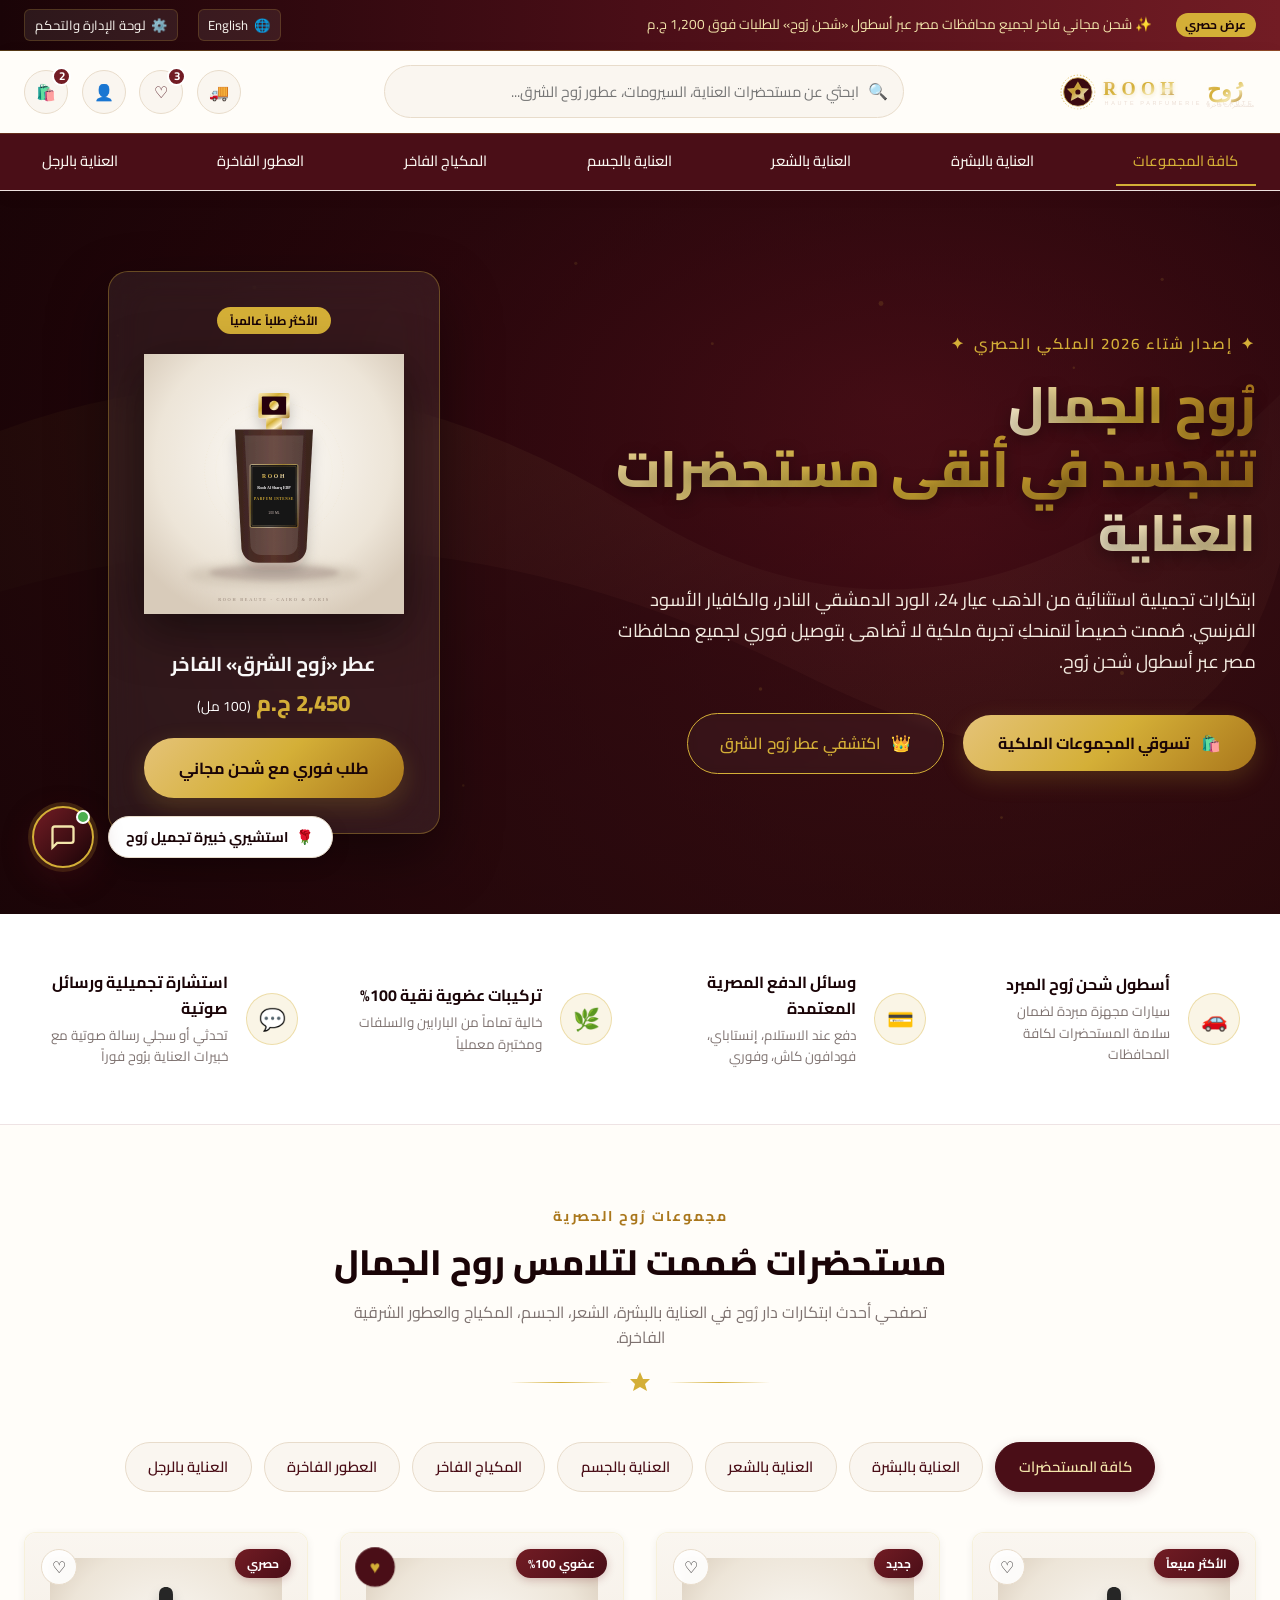
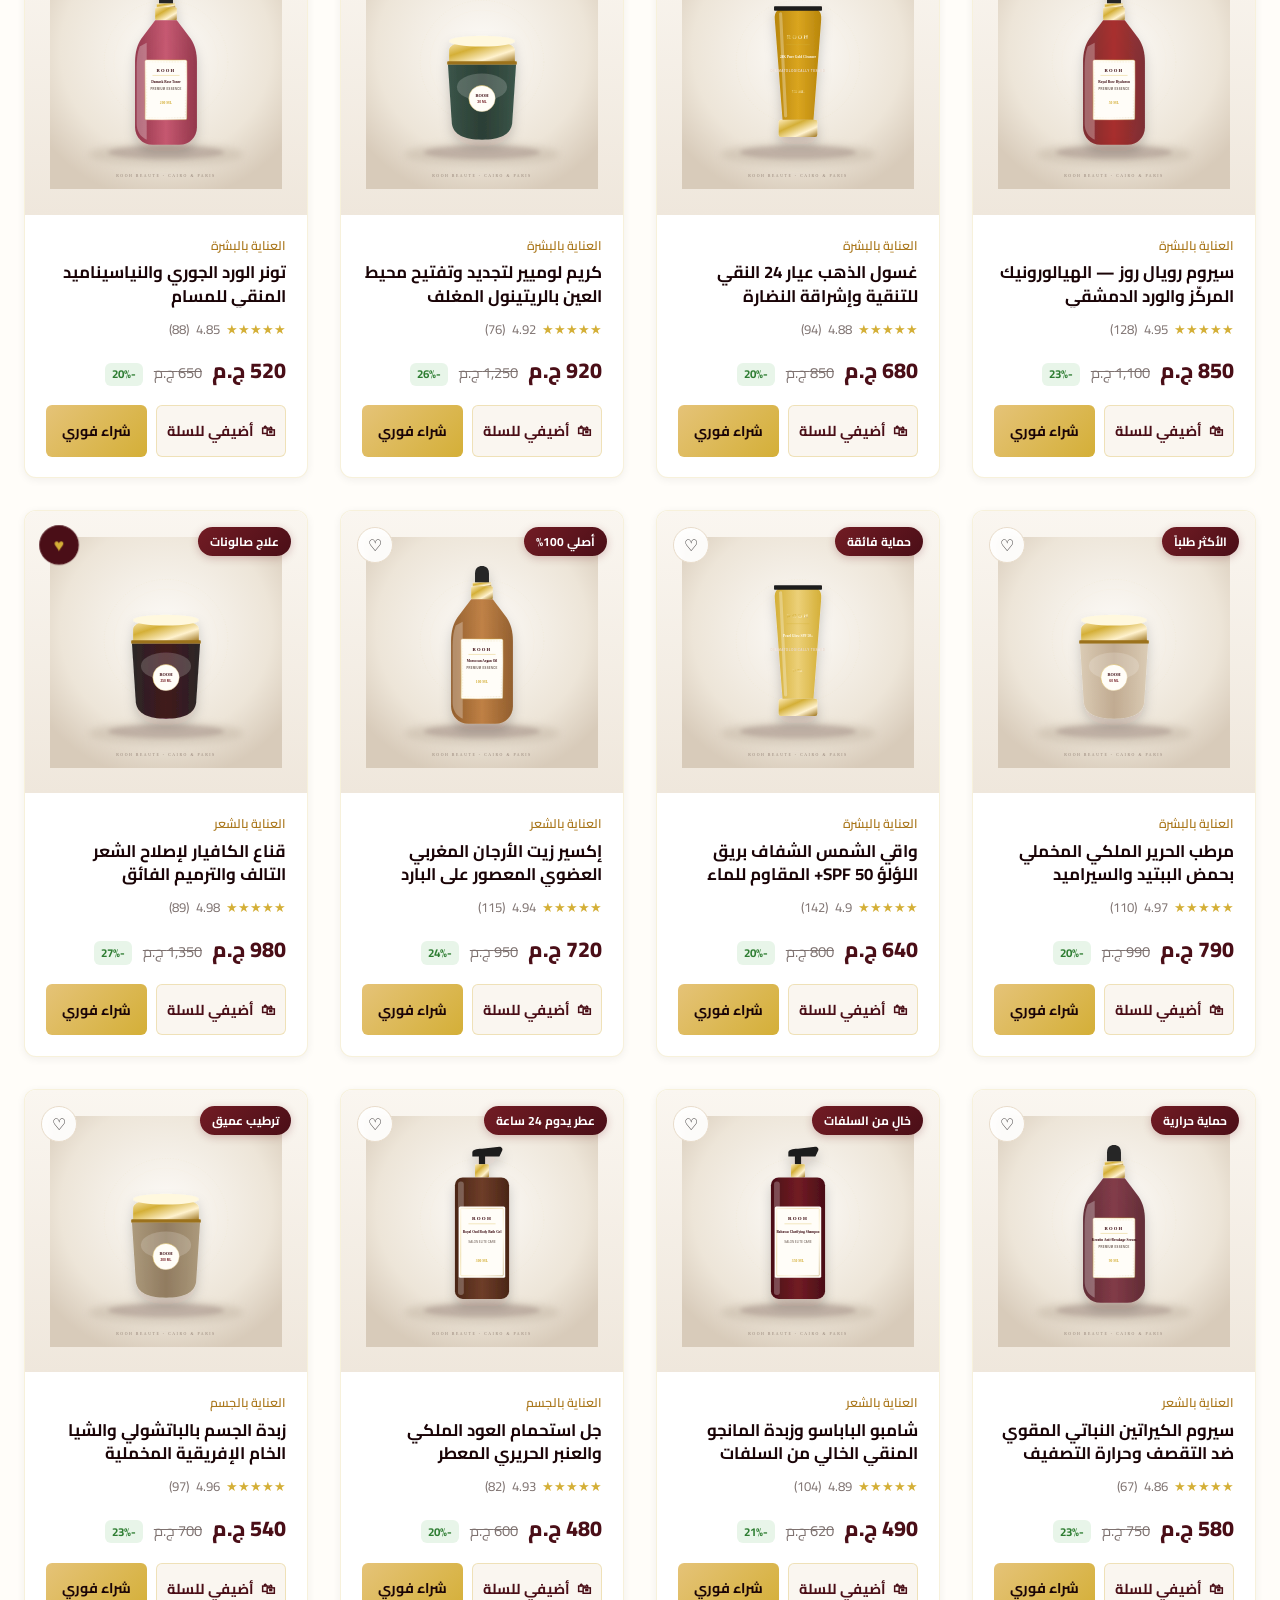
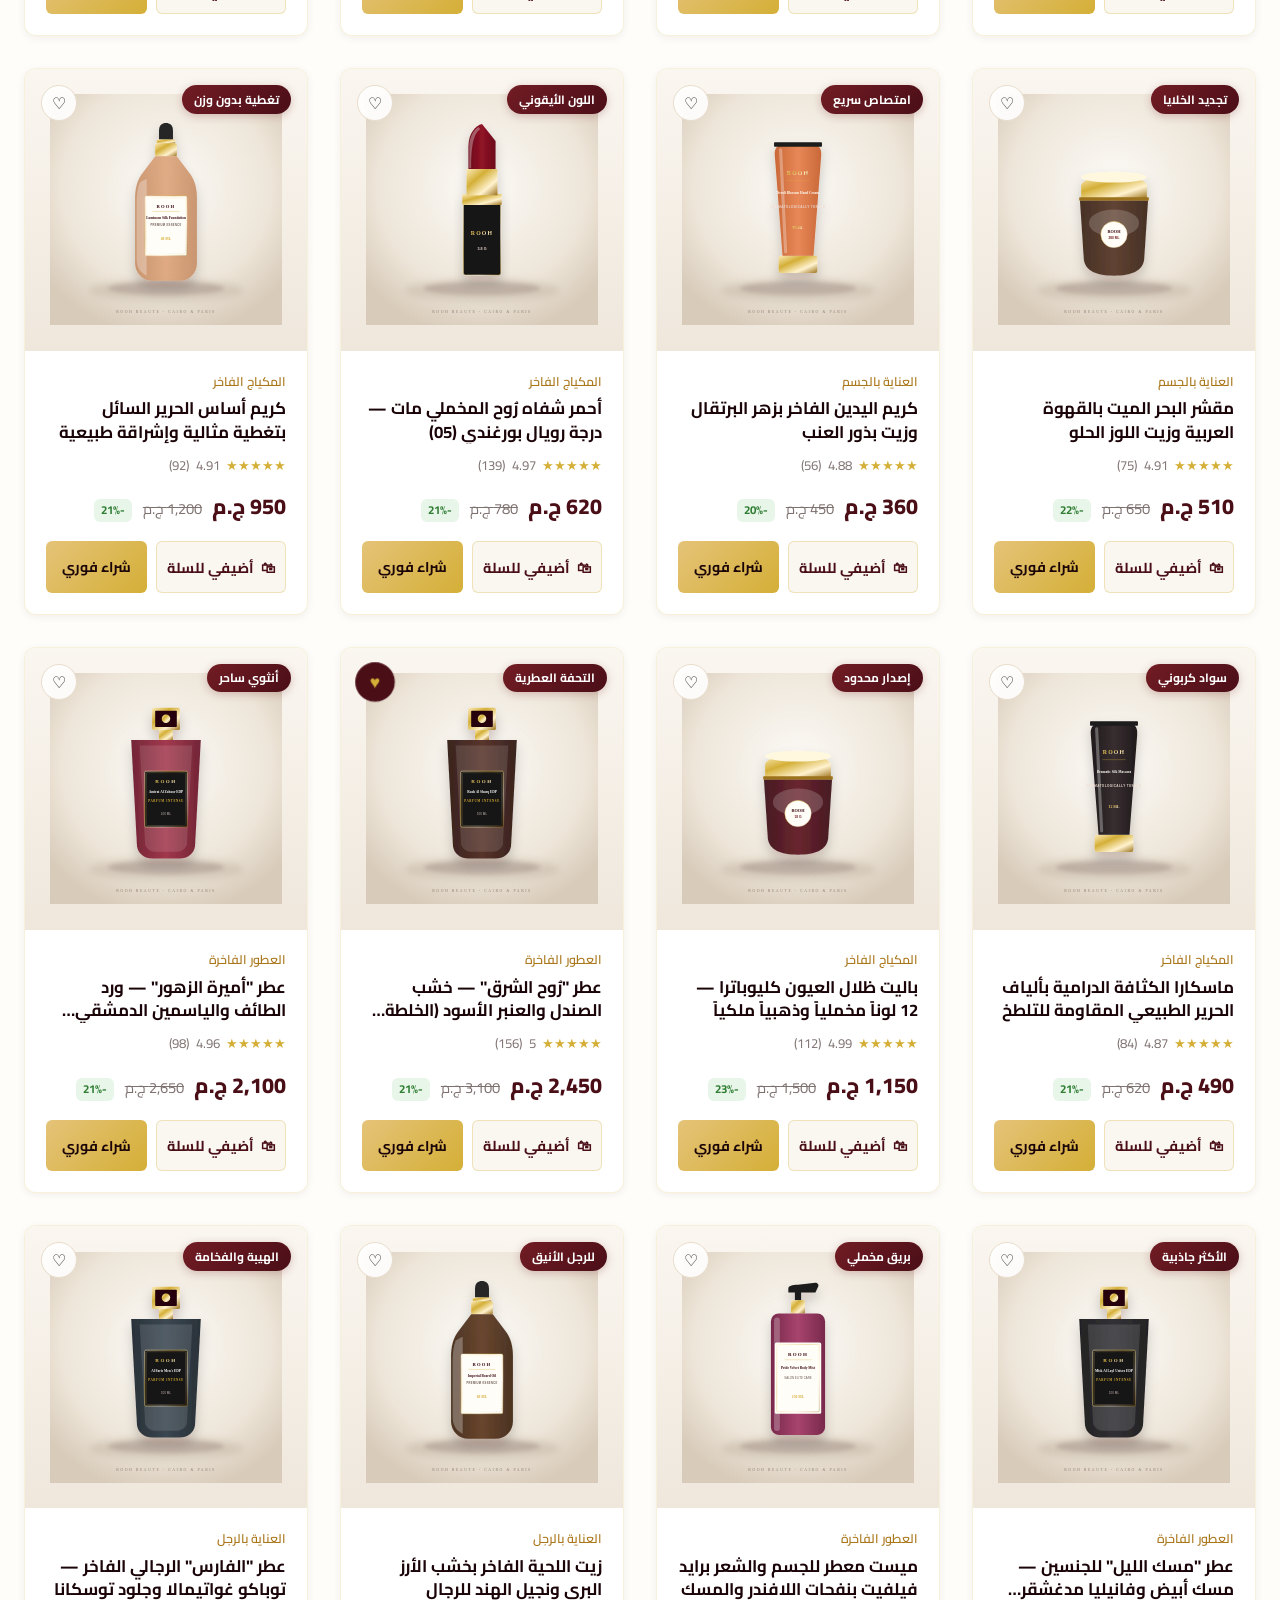
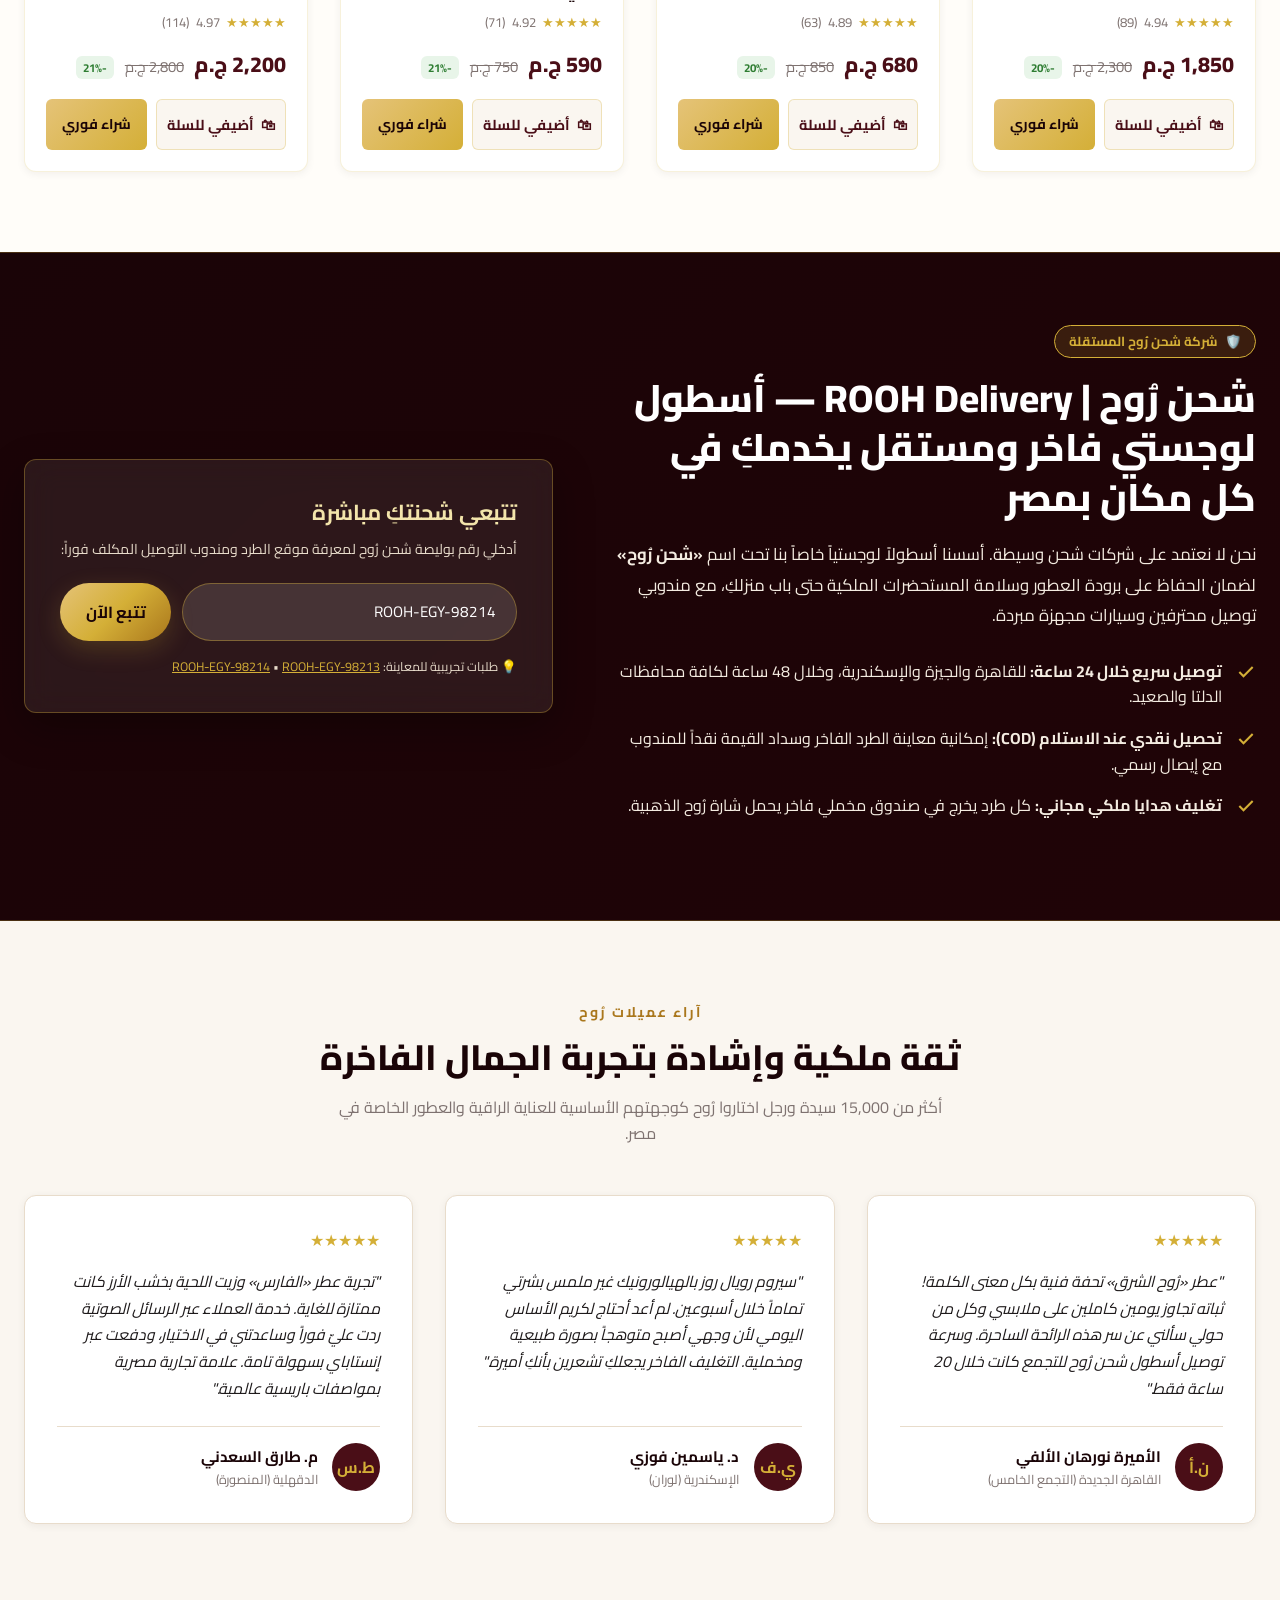
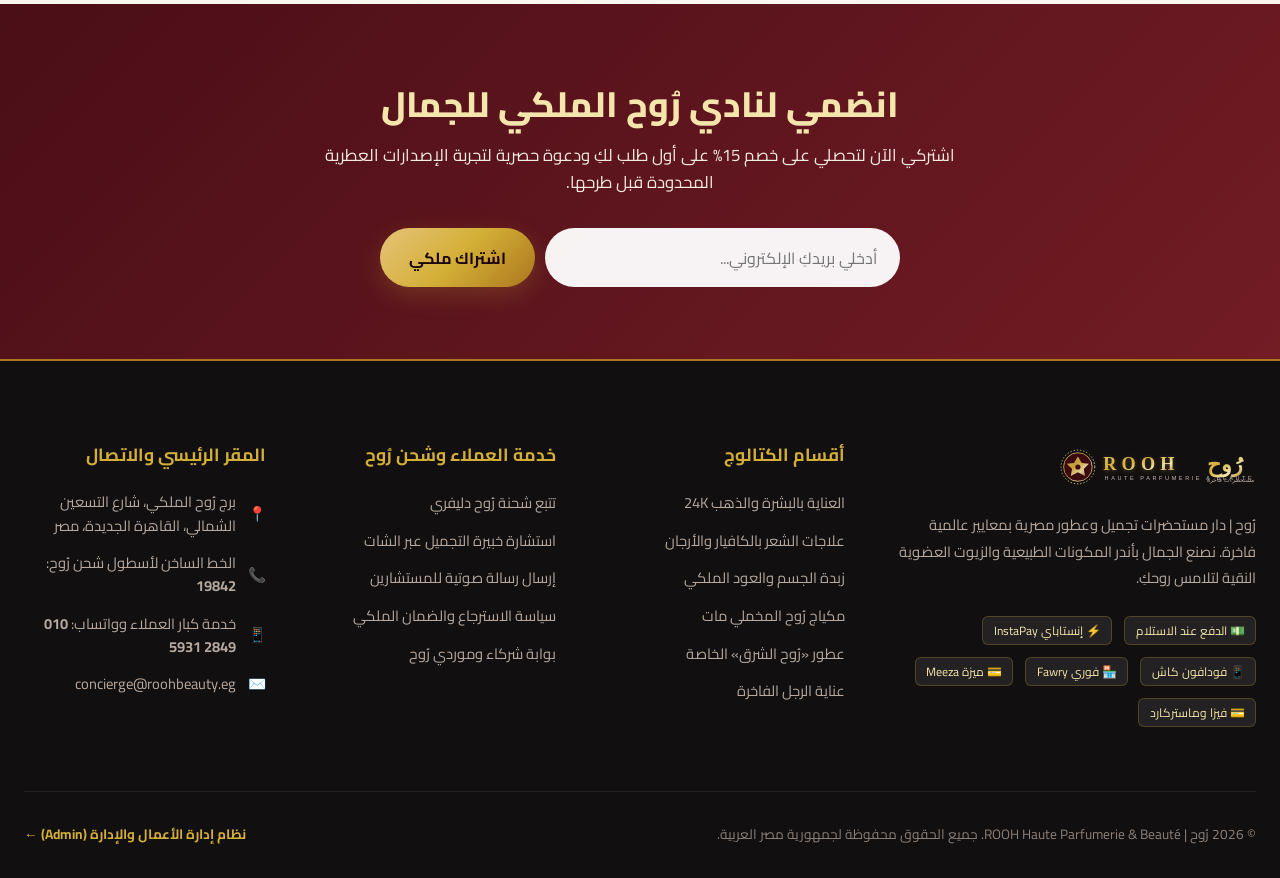
==== index.html @ 0cfec7be "Add files via upload" ====
<!DOCTYPE html>
<html lang="ar" dir="rtl">
<head>
  <meta charset="UTF-8">
  <meta name="viewport" content="width=device-width, initial-scale=1.0">
  <title>ROOH | رُوح — دار مستحضرات التجميل والعطور الفاخرة</title>
  
  <!-- Premium Typography: Cairo, Amiri, Cinzel, Montserrat -->
  <link rel="preconnect" href="https://fonts.googleapis.com">
  <link rel="preconnect" href="https://fonts.gstatic.com" crossorigin>
  <link href="https://fonts.googleapis.com/css2?family=Amiri:ital,wght@0,400;0,700;1,400&family=Cairo:wght@300;400;500;600;700;800;900&family=Cinzel:wght@500;600;700;800&family=Montserrat:wght@300;400;500;600;700&display=swap" rel="stylesheet">
  
  <!-- Stylesheets -->
  <link rel="stylesheet" href="css/style.css">
  <link rel="stylesheet" href="css/chat.css">
</head>
<body>

  <!-- Top Announcement Bar -->
  <div class="top-bar">
    <div class="container">
      <div class="top-bar-marquee">
        <span class="top-bar-badge" data-i18n-ar="عرض حصري" data-i18n-en="Exclusive Offer">عرض حصري</span>
        <span data-i18n-ar="✨ شحن مجاني فاخر لجميع محافظات مصر عبر أسطول «شحن رُوح» للطلبات فوق 1,200 ج.م" 
              data-i18n-en="✨ Free Luxury Delivery across all Egyptian Governorates via ROOH Delivery on orders over 1,200 EGP">
          ✨ شحن مجاني فاخر لجميع محافظات مصر عبر أسطول «شحن رُوح» للطلبات فوق 1,200 ج.م
        </span>
      </div>
      <div class="top-bar-actions">
        <button id="langSwitchBtn" class="lang-switch-btn" title="Toggle Language">
          <span>🌐</span>
          <span id="langSwitchBtnText">English</span>
        </button>
        <button id="roleSelectorPill" class="role-selector-pill" title="لوحة إدارة الأعمال">
          <span>⚙️</span>
          <span data-i18n-ar="لوحة الإدارة والتحكم" data-i18n-en="Admin Portal">لوحة الإدارة والتحكم</span>
        </button>
      </div>
    </div>
  </div>

  <!-- Main Site Header -->
  <header class="site-header">
    <div class="container">
      <div class="header-main">
        <!-- Brand Logo -->
        <a href="index.html" class="brand-logo-wrap">
          <img src="assets/images/logo.svg" alt="ROOH | رُوح" class="brand-logo-img">
        </a>

        <!-- Search Bar -->
        <div class="search-form-wrap">
          <input type="text" id="mainSearchInput" class="search-input-field" 
                 placeholder="ابحثي عن مستحضرات العناية، السيرومات، عطور رُوح الشرق..."
                 data-i18n-placeholder-ar="ابحثي عن مستحضرات العناية، السيرومات، عطور رُوح الشرق..."
                 data-i18n-placeholder-en="Search luxury skincare, serums, Rooh Al Sharq perfumes...">
          <span class="search-btn-icon">🔍</span>
        </div>

        <!-- Header Actions Group -->
        <div class="header-actions-group">
          <!-- Track Order Shortcut -->
          <button class="header-icon-btn" onclick="document.getElementById('deliveryFeatureSection').scrollIntoView({behavior: 'smooth'})" title="تتبع الشحنة">
            <span>🚚</span>
          </button>

          <!-- Wishlist Button -->
          <button id="wishlistOpenBtn" class="header-icon-btn" title="قائمة الرغبات">
            <span>♡</span>
            <span id="headerWishlistCountBadge" class="header-badge-count" style="display: none;">0</span>
          </button>

          <!-- Customer Account / Admin Link -->
          <button class="header-icon-btn" onclick="window.location.href='admin.html'" title="حساب المستخدم / الإدارة">
            <span>👤</span>
          </button>

          <!-- Shopping Bag Trigger -->
          <button id="cartDrawerOpenBtn" class="header-icon-btn" title="حقيبة التسوق">
            <span>🛍️</span>
            <span id="headerCartCountBadge" class="header-badge-count">2</span>
          </button>
        </div>
      </div>
    </div>

    <!-- Category Navigation Menu -->
    <nav class="category-nav-bar">
      <div class="container">
        <ul class="category-nav-list">
          <li class="category-nav-item">
            <a href="#catalogSection" class="category-nav-link active" data-category="all" data-i18n-ar="كافة المجموعات" data-i18n-en="All Collections">
              <span>✨</span> كافة المجموعات
            </a>
          </li>
          <li class="category-nav-item">
            <a href="#catalogSection" class="category-nav-link" data-category="skincare" data-i18n-ar="العناية بالبشرة" data-i18n-en="Skincare">
              <span>🌸</span> العناية بالبشرة
            </a>
          </li>
          <li class="category-nav-item">
            <a href="#catalogSection" class="category-nav-link" data-category="haircare" data-i18n-ar="العناية بالشعر" data-i18n-en="Haircare">
              <span>✨</span> العناية بالشعر
            </a>
          </li>
          <li class="category-nav-item">
            <a href="#catalogSection" class="category-nav-link" data-category="body" data-i18n-ar="العناية بالجسم" data-i18n-en="Body Care">
              <span>🕊️</span> العناية بالجسم
            </a>
          </li>
          <li class="category-nav-item">
            <a href="#catalogSection" class="category-nav-link" data-category="makeup" data-i18n-ar="المكياج الفاخر" data-i18n-en="Haute Makeup">
              <span>💄</span> المكياج الفاخر
            </a>
          </li>
          <li class="category-nav-item">
            <a href="#catalogSection" class="category-nav-link" data-category="fragrances" data-i18n-ar="العطور الفاخرة" data-i18n-en="Fragrances">
              <span>👑</span> العطور الفاخرة
            </a>
          </li>
          <li class="category-nav-item">
            <a href="#catalogSection" class="category-nav-link" data-category="men" data-i18n-ar="العناية بالرجل" data-i18n-en="Men's Grooming">
              <span>🛡️</span> العناية بالرجل
            </a>
          </li>
        </ul>
      </div>
    </nav>
  </header>

  <!-- Hero Promotional Section -->
  <section class="hero-section">
    <div class="hero-overlay"></div>
    <div class="container">
      <div class="hero-content-wrap">
        <div class="hero-text-block">
          <div class="hero-pretitle">
            <span>✦</span>
            <span data-i18n-ar="إصدار شتاء 2026 الملكي الحصري" data-i18n-en="Royal Winter 2026 Edition">إصدار شتاء 2026 الملكي الحصري</span>
            <span>✦</span>
          </div>
          <h1 class="hero-title">
            <span data-i18n-ar="رُوح الجمال" data-i18n-en="Pure Beauty">رُوح الجمال</span><br>
            <span data-i18n-ar="تتجسد في أنقى مستحضرات العناية" data-i18n-en="Expressed in Haute Cosmetics">تتجسد في أنقى مستحضرات العناية</span>
          </h1>
          <p class="hero-subtitle" 
             data-i18n-ar="ابتكارات تجميلية استثنائية من الذهب عيار 24، الورد الدمشقي النادر، والكافيار الأسود الفرنسي. صُممت خصيصاً لتمنحكِ تجربة ملكية لا تُضاهى بتوصيل فوري لجميع محافظات مصر عبر أسطول شحن رُوح."
             data-i18n-en="Exceptional beauty creations crafted with 24K gold, rare Damask rose, and French black caviar. Designed for majestic radiance with express climate-controlled delivery across Egypt via ROOH Delivery.">
            ابتكارات تجميلية استثنائية من الذهب عيار 24، الورد الدمشقي النادر، والكافيار الأسود الفرنسي. صُممت خصيصاً لتمنحكِ تجربة ملكية لا تُضاهى بتوصيل فوري لجميع محافظات مصر عبر أسطول شحن رُوح.
          </p>
          <div class="hero-actions">
            <a href="#catalogSection" class="btn-gold">
              <span>🛍️</span>
              <span data-i18n-ar="تسوقي المجموعات الملكية" data-i18n-en="Shop Royal Collections">تسوقي المجموعات الملكية</span>
            </a>
            <button class="btn-outline-gold" onclick="window.roohApp.openProductModal(19)">
              <span>👑</span>
              <span data-i18n-ar="اكتشفي عطر رُوح الشرق" data-i18n-en="Discover Rooh Al Sharq">اكتشفي عطر رُوح الشرق</span>
            </button>
          </div>
        </div>

        <!-- Hero Showcase Floating Bottle Card -->
        <div class="hero-visual-block">
          <div class="hero-bottle-card">
            <span class="hero-card-tag" data-i18n-ar="الأكثر طلباً عالمياً" data-i18n-en="Most Desired">الأكثر طلباً عالمياً</span>
            <img src="assets/images/product-19.svg" alt="عطر رُوح الشرق" class="hero-bottle-img">
            <h3 class="hero-card-name" data-i18n-ar="عطر «رُوح الشرق» الفاخر" data-i18n-en="Rooh Al Sharq Eau de Parfum">عطر «رُوح الشرق» الفاخر</h3>
            <div class="hero-card-price">2,450 ج.م <span style="font-size: 0.85rem; font-weight: 400; color: #FFF;">(100 مل)</span></div>
            <button class="btn-gold" style="width: 100%; margin-top: 1rem; justify-content: center;" onclick="window.roohApp.addToCart(19)">
              <span data-i18n-ar="طلب فوري مع شحن مجاني" data-i18n-en="Instant Order & Free Shipping">طلب فوري مع شحن مجاني</span>
            </button>
          </div>
        </div>
      </div>
    </div>
  </section>

  <!-- Trust & Value Proposition Strip -->
  <section class="features-strip">
    <div class="container">
      <div class="features-grid">
        <div class="feature-box">
          <div class="feature-icon-wrap">🚗</div>
          <div class="feature-info">
            <h4 data-i18n-ar="أسطول شحن رُوح المبرد" data-i18n-en="ROOH Express Delivery">أسطول شحن رُوح المبرد</h4>
            <p data-i18n-ar="سيارات مجهزة مبردة لضمان سلامة المستحضرات لكافة المحافظات" data-i18n-en="Climate-controlled fleet across all 27 governorates">سيارات مجهزة مبردة لضمان سلامة المستحضرات لكافة المحافظات</p>
          </div>
        </div>

        <div class="feature-box">
          <div class="feature-icon-wrap">💳</div>
          <div class="feature-info">
            <h4 data-i18n-ar="وسائل الدفع المصرية المعتمدة" data-i18n-en="Egyptian Payments">وسائل الدفع المصرية المعتمدة</h4>
            <p data-i18n-ar="دفع عند الاستلام، إنستاباي، فودافون كاش، وفوري" data-i18n-en="Cash on Delivery, InstaPay, Fawry & E-Wallets">دفع عند الاستلام، إنستاباي، فودافون كاش، وفوري</p>
          </div>
        </div>

        <div class="feature-box">
          <div class="feature-icon-wrap">🌿</div>
          <div class="feature-info">
            <h4 data-i18n-ar="تركيبات عضوية نقية 100%" data-i18n-en="100% Organic Actives">تركيبات عضوية نقية 100%</h4>
            <p data-i18n-ar="خالية تماماً من البارابين والسلفات ومختبرة معملياً" data-i18n-en="Free from sulfates and parabens, dermatologically tested">خالية تماماً من البارابين والسلفات ومختبرة معملياً</p>
          </div>
        </div>

        <div class="feature-box">
          <div class="feature-icon-wrap">💬</div>
          <div class="feature-info">
            <h4 data-i18n-ar="استشارة تجميلية ورسائل صوتية" data-i18n-en="Live Beauty Concierge">استشارة تجميلية ورسائل صوتية</h4>
            <p data-i18n-ar="تحدثي أو سجلي رسالة صوتية مع خبيرات العناية برُوح فوراً" data-i18n-en="Chat or record voice notes with certified advisors">تحدثي أو سجلي رسالة صوتية مع خبيرات العناية برُوح فوراً</p>
          </div>
        </div>
      </div>
    </div>
  </section>

  <!-- Product Catalog Section -->
  <section class="container" id="catalogSection" style="padding: 5rem 1.5rem;">
    <div class="section-header">
      <span class="section-eyebrow" data-i18n-ar="مجموعات رُوح الحصرية" data-i18n-en="ROOH Curated Catalog">مجموعات رُوح الحصرية</span>
      <h2 class="section-title" data-i18n-ar="مستحضرات صُممت لتلامس روح الجمال" data-i18n-en="Created to Touch the Soul of Beauty">مستحضرات صُممت لتلامس روح الجمال</h2>
      <p class="section-desc" data-i18n-ar="تصفحي أحدث ابتكارات دار رُوح في العناية بالبشرة، الشعر، الجسم، المكياج والعطور الشرقية الفاخرة." data-i18n-en="Browse our finest formulas across Skincare, Haircare, Body Care, Luxury Makeup, and Haute Perfumery.">
        تصفحي أحدث ابتكارات دار رُوح في العناية بالبشرة، الشعر، الجسم، المكياج والعطور الشرقية الفاخرة.
      </p>
      <div class="section-divider-crest">
        <svg width="24" height="24" viewBox="0 0 24 24" fill="currentColor">
          <polygon points="12,2 15,9 22,9 17,14 19,21 12,17 5,21 7,14 2,9 9,9" />
        </svg>
      </div>
    </div>

    <!-- Category Filter Tabs -->
    <div class="category-filter-tabs">
      <button class="filter-tab-btn active" data-category="all" data-i18n-ar="كافة المستحضرات" data-i18n-en="All Products">كافة المستحضرات</button>
      <button class="filter-tab-btn" data-category="skincare" data-i18n-ar="العناية بالبشرة" data-i18n-en="Skincare">العناية بالبشرة</button>
      <button class="filter-tab-btn" data-category="haircare" data-i18n-ar="العناية بالشعر" data-i18n-en="Haircare">العناية بالشعر</button>
      <button class="filter-tab-btn" data-category="body" data-i18n-ar="العناية بالجسم" data-i18n-en="Body Care">العناية بالجسم</button>
      <button class="filter-tab-btn" data-category="makeup" data-i18n-ar="المكياج الفاخر" data-i18n-en="Makeup">المكياج الفاخر</button>
      <button class="filter-tab-btn" data-category="fragrances" data-i18n-ar="العطور الفاخرة" data-i18n-en="Fragrances">العطور الفاخرة</button>
      <button class="filter-tab-btn" data-category="men" data-i18n-ar="العناية بالرجل" data-i18n-en="Men's Grooming">العناية بالرجل</button>
    </div>

    <!-- Dynamic Products Grid -->
    <div class="products-grid" id="productsGridContainer">
      <!-- Injected via js/app.js -->
    </div>
  </section>

  <!-- ROOH Delivery (Custom Shipping Management System) Feature Section -->
  <section class="delivery-feature-section" id="deliveryFeatureSection">
    <div class="container">
      <div class="delivery-section-grid">
        <div>
          <div class="delivery-badge-pill">
            <span>🛡️</span>
            <span data-i18n-ar="شركة شحن رُوح المستقلة" data-i18n-en="Independent ROOH Logistics">شركة شحن رُوح المستقلة</span>
          </div>
          <h2 class="delivery-title" 
              data-i18n-ar="شحن رُوح | ROOH Delivery — أسطول لوجستي فاخر ومستقل يخدمكِ في كل مكان بمصر"
              data-i18n-en="ROOH Delivery — Our Independent Luxury Fleet Serving All Egypt">
            شحن رُوح | ROOH Delivery — أسطول لوجستي فاخر ومستقل يخدمكِ في كل مكان بمصر
          </h2>
          <p style="color: var(--rooh-beige); font-size: 1.05rem; line-height: 1.8;">
            نحن لا نعتمد على شركات شحن وسيطة. أسسنا أسطولاً لوجستياً خاصاً بنا تحت اسم <strong>«شحن رُوح»</strong> لضمان الحفاظ على برودة العطور وسلامة المستحضرات الملكية حتى باب منزلكِ، مع مندوبي توصيل محترفين وسيارات مجهزة مبردة.
          </p>

          <ul class="delivery-points-list">
            <li class="delivery-point-item">
              <svg width="20" height="20" viewBox="0 0 24 24" fill="none" stroke="currentColor" stroke-width="2.5"><polyline points="20 6 9 17 4 12"></polyline></svg>
              <span><strong>توصيل سريع خلال 24 ساعة:</strong> للقاهرة والجيزة والإسكندرية، وخلال 48 ساعة لكافة محافظات الدلتا والصعيد.</span>
            </li>
            <li class="delivery-point-item">
              <svg width="20" height="20" viewBox="0 0 24 24" fill="none" stroke="currentColor" stroke-width="2.5"><polyline points="20 6 9 17 4 12"></polyline></svg>
              <span><strong>تحصيل نقدي عند الاستلام (COD):</strong> إمكانية معاينة الطرد الفاخر وسداد القيمة نقداً للمندوب مع إيصال رسمي.</span>
            </li>
            <li class="delivery-point-item">
              <svg width="20" height="20" viewBox="0 0 24 24" fill="none" stroke="currentColor" stroke-width="2.5"><polyline points="20 6 9 17 4 12"></polyline></svg>
              <span><strong>تغليف هدايا ملكي مجاني:</strong> كل طرد يخرج في صندوق مخملي فاخر يحمل شارة رُوح الذهبية.</span>
            </li>
          </ul>
        </div>

        <!-- Live Package Tracking Box -->
        <div>
          <div class="tracking-quick-box">
            <h3 data-i18n-ar="تتبعي شحنتكِ مباشرة" data-i18n-en="Track Your Parcel Live">تتبعي شحنتكِ مباشرة</h3>
            <p data-i18n-ar="أدخلي رقم بوليصة شحن رُوح لمعرفة موقع الطرد ومندوب التوصيل المكلف فوراً:" data-i18n-en="Enter your ROOH tracking number to see package status and assigned courier:">
              أدخلي رقم بوليصة شحن رُوح لمعرفة موقع الطرد ومندوب التوصيل المكلف فوراً:
            </p>

            <form id="homepageTrackingForm" class="tracking-input-group">
              <input type="text" id="homepageTrackCodeInput" class="tracking-input-field" 
                     placeholder="مثال: ROOH-EGY-98214" value="ROOH-EGY-98214">
              <button type="submit" class="btn-gold" style="padding: 0.8rem 1.6rem;">
                <span data-i18n-ar="تتبع الآن" data-i18n-en="Track Now">تتبع الآن</span>
              </button>
            </form>

            <div style="font-size: 0.78rem; color: var(--rooh-sand); margin-top: 1rem;">
              <span>💡 طلبات تجريبية للمعاينة: </span>
              <a href="javascript:void(0)" onclick="window.roohApp.openTrackingModal('ROOH-EGY-98214')" style="color: var(--rooh-gold); text-decoration: underline;">ROOH-EGY-98214</a> • 
              <a href="javascript:void(0)" onclick="window.roohApp.openTrackingModal('ROOH-EGY-98213')" style="color: var(--rooh-gold); text-decoration: underline;">ROOH-EGY-98213</a>
            </div>
          </div>
        </div>
      </div>
    </div>
  </section>

  <!-- Customer VIP Reviews Section -->
  <section class="testimonials-section">
    <div class="container">
      <div class="section-header">
        <span class="section-eyebrow" data-i18n-ar="آراء عميلات رُوح" data-i18n-en="VIP Testimonials">آراء عميلات رُوح</span>
        <h2 class="section-title" data-i18n-ar="ثقة ملكية وإشادة بتجربة الجمال الفاخرة" data-i18n-en="Trusted by Elegance">ثقة ملكية وإشادة بتجربة الجمال الفاخرة</h2>
        <p class="section-desc">أكثر من 15,000 سيدة ورجل اختاروا رُوح كوجهتهم الأساسية للعناية الراقية والعطور الخاصة في مصر.</p>
      </div>

      <div class="testimonials-grid">
        <div class="testimonial-card">
          <div class="testimonial-stars">★★★★★</div>
          <p class="testimonial-text">
            "عطر «رُوح الشرق» تحفة فنية بكل معنى الكلمة! ثباته تجاوز يومين كاملين على ملابسي وكل من حولي سألني عن سر هذه الرائحة الساحرة. وسرعة توصيل أسطول شحن رُوح للتجمع كانت خلال 20 ساعة فقط."
          </p>
          <div class="testimonial-author-wrap">
            <div class="author-avatar">ن.أ</div>
            <div>
              <div class="author-name">الأميرة نورهان الألفي</div>
              <div class="author-location">القاهرة الجديدة (التجمع الخامس)</div>
            </div>
          </div>
        </div>

        <div class="testimonial-card">
          <div class="testimonial-stars">★★★★★</div>
          <p class="testimonial-text">
            "سيروم رويال روز بالهيالورونيك غير ملمس بشرتي تماماً خلال أسبوعين. لم أعد أحتاج لكريم الأساس اليومي لأن وجهي أصبح متوهجاً بصورة طبيعية ومخملية. التغليف الفاخر يجعلكِ تشعرين بأنكِ أميرة."
          </p>
          <div class="testimonial-author-wrap">
            <div class="author-avatar">ي.ف</div>
            <div>
              <div class="author-name">د. ياسمين فوزي</div>
              <div class="author-location">الإسكندرية (لوران)</div>
            </div>
          </div>
        </div>

        <div class="testimonial-card">
          <div class="testimonial-stars">★★★★★</div>
          <p class="testimonial-text">
            "تجربة عطر «الفارس» وزيت اللحية بخشب الأرز كانت ممتازة للغاية. خدمة العملاء عبر الرسائل الصوتية ردت عليّ فوراً وساعدتني في الاختيار، ودفعت عبر إنستاباي بسهولة تامة. علامة تجارية مصرية بمواصفات باريسية عالمية."
          </p>
          <div class="testimonial-author-wrap">
            <div class="author-avatar">ط.س</div>
            <div>
              <div class="author-name">م. طارق السعدني</div>
              <div class="author-location">الدقهلية (المنصورة)</div>
            </div>
          </div>
        </div>
      </div>
    </div>
  </section>

  <!-- Newsletter Section -->
  <section class="newsletter-section">
    <div class="container">
      <div class="newsletter-content">
        <h2 class="newsletter-title" data-i18n-ar="انضمي لنادي رُوح الملكي للجمال" data-i18n-en="Join ROOH Royal Beauty Club">انضمي لنادي رُوح الملكي للجمال</h2>
        <p class="newsletter-desc" data-i18n-ar="اشتركي الآن لتحصلي على خصم 15% على أول طلب لكِ ودعوة حصرية لتجربة الإصدارات العطرية المحدودة قبل طرحها." data-i18n-en="Subscribe to receive 15% off your first order and private access to limited parfum releases.">
          اشتركي الآن لتحصلي على خصم 15% على أول طلب لكِ ودعوة حصرية لتجربة الإصدارات العطرية المحدودة قبل طرحها.
        </p>
        <form class="newsletter-form" onsubmit="event.preventDefault(); alert('شكراً لانضمامكِ لنادي رُوح الملكي! تم إرسال كود الخصم 15% إلى بريدكِ.');">
          <input type="email" class="newsletter-input" placeholder="أدخلي بريدكِ الإلكتروني..." required>
          <button type="submit" class="btn-gold" style="padding: 0.8rem 1.8rem;">
            <span data-i18n-ar="اشتراك ملكي" data-i18n-en="Subscribe">اشتراك ملكي</span>
          </button>
        </form>
      </div>
    </div>
  </section>

  <!-- Luxury Footer -->
  <footer class="site-footer">
    <div class="container">
      <div class="footer-grid">
        <!-- Brand Info -->
        <div>
          <img src="assets/images/logo.svg" alt="ROOH | رُوح" style="height: 52px; margin-bottom: 1rem;">
          <p class="footer-brand-desc" 
             data-i18n-ar="رُوح | دار مستحضرات تجميل وعطور مصرية بمعايير عالمية فاخرة. نصنع الجمال بأندر المكونات الطبيعية والزيوت العضوية النقية لتلامس روحكِ."
             data-i18n-en="ROOH | Egyptian luxury cosmetics & haute perfumery crafted with pure botanical oils and rare essences.">
            رُوح | دار مستحضرات تجميل وعطور مصرية بمعايير عالمية فاخرة. نصنع الجمال بأندر المكونات الطبيعية والزيوت العضوية النقية لتلامس روحكِ.
          </p>
          <div class="footer-payment-methods-strip">
            <span class="payment-badge-pill">💵 الدفع عند الاستلام</span>
            <span class="payment-badge-pill">⚡ إنستاباي InstaPay</span>
            <span class="payment-badge-pill">📱 فودافون كاش</span>
            <span class="payment-badge-pill">🏪 فوري Fawry</span>
            <span class="payment-badge-pill">💳 ميزة Meeza</span>
            <span class="payment-badge-pill">💳 فيزا وماستركارد</span>
          </div>
        </div>

        <!-- Catalog Links -->
        <div>
          <h4 class="footer-col-title" data-i18n-ar="أقسام الكتالوج" data-i18n-en="Collections">أقسام الكتالوج</h4>
          <ul class="footer-links-list">
            <li><a href="#catalogSection" class="footer-link">العناية بالبشرة والذهب 24K</a></li>
            <li><a href="#catalogSection" class="footer-link">علاجات الشعر بالكافيار والأرجان</a></li>
            <li><a href="#catalogSection" class="footer-link">زبدة الجسم والعود الملكي</a></li>
            <li><a href="#catalogSection" class="footer-link">مكياج رُوح المخملي مات</a></li>
            <li><a href="#catalogSection" class="footer-link">عطور «رُوح الشرق» الخاصة</a></li>
            <li><a href="#catalogSection" class="footer-link">عناية الرجل الفاخرة</a></li>
          </ul>
        </div>

        <!-- Customer Service -->
        <div>
          <h4 class="footer-col-title" data-i18n-ar="خدمة العملاء وشحن رُوح" data-i18n-en="Customer Care">خدمة العملاء وشحن رُوح</h4>
          <ul class="footer-links-list">
            <li><a href="javascript:void(0)" onclick="document.getElementById('deliveryFeatureSection').scrollIntoView({behavior: 'smooth'})" class="footer-link">تتبع شحنة رُوح دليفري</a></li>
            <li><a href="javascript:void(0)" onclick="window.roohConcierge.toggleChat(true)" class="footer-link">استشارة خبيرة التجميل عبر الشات</a></li>
            <li><a href="javascript:void(0)" onclick="window.roohConcierge.toggleChat(true)" class="footer-link">إرسال رسالة صوتية للمستشارين</a></li>
            <li><a href="javascript:void(0)" onclick="alert('سياسة الاسترجاع الفاخرة: استبدال مجاني خلال 14 يوماً عبر أسطول شحن رُوح.')" class="footer-link">سياسة الاسترجاع والضمان الملكي</a></li>
            <li><a href="admin.html" class="footer-link">بوابة شركاء وموردي رُوح</a></li>
          </ul>
        </div>

        <!-- Contact & Corporate -->
        <div>
          <h4 class="footer-col-title" data-i18n-ar="المقر الرئيسي والاتصال" data-i18n-en="Contact ROOH">المقر الرئيسي والاتصال</h4>
          <div class="footer-contact-item">
            <span>📍</span>
            <span>برج رُوح الملكي، شارع التسعين الشمالي، القاهرة الجديدة، مصر</span>
          </div>
          <div class="footer-contact-item">
            <span>📞</span>
            <span>الخط الساخن لأسطول شحن رُوح: <strong>19842</strong></span>
          </div>
          <div class="footer-contact-item">
            <span>📱</span>
            <span>خدمة كبار العملاء وواتساب: <strong>010 2849 5931</strong></span>
          </div>
          <div class="footer-contact-item">
            <span>✉️</span>
            <span>concierge@roohbeauty.eg</span>
          </div>
        </div>
      </div>

      <!-- Footer Bottom Bar -->
      <div class="footer-bottom-bar">
        <div>© 2026 رُوح | ROOH Haute Parfumerie & Beauté. جميع الحقوق محفوظة لجمهورية مصر العربية.</div>
        <div style="display: flex; gap: 1rem;">
          <a href="admin.html" style="color: var(--rooh-gold); font-weight: 700;">نظام إدارة الأعمال والإدارة (Admin) ←</a>
        </div>
      </div>
    </div>
  </footer>

  <!-- ==========================================================================
       MODALS & SLIDE-OUT DRAWERS
       ========================================================================== -->

  <!-- Slide-Out Shopping Bag Drawer -->
  <div class="cart-drawer-backdrop" id="cartDrawerBackdrop">
    <div class="cart-drawer" id="cartDrawer">
      <div class="cart-drawer-header">
        <h3>
          <span>🛍️</span>
          <span data-i18n-ar="حقيبة التسوق الفاخرة" data-i18n-en="Your Shopping Bag">حقيبة التسوق الفاخرة</span>
        </h3>
        <button class="modal-close-btn" id="cartDrawerCloseBtn" style="position: static;">✕</button>
      </div>

      <!-- Items Scroll -->
      <div class="cart-drawer-items-list" id="cartDrawerItemsList">
        <!-- Rendered via js/app.js -->
      </div>

      <!-- Summary Footer -->
      <div class="cart-drawer-footer">
        <div class="free-shipping-progress-wrap">
          <div id="freeShippingProgressText" style="font-weight: 600; color: var(--rooh-burgundy-deep);">
            🚚 شحن مجاني عبر أسطول شحن رُوح للطلبات فوق 1,200 ج.م
          </div>
          <div class="progress-track">
            <div class="progress-fill" id="freeShippingProgressBar" style="width: 50%;"></div>
          </div>
        </div>

        <div class="cart-summary-row">
          <span data-i18n-ar="المجموع الفرعي:" data-i18n-en="Subtotal:">المجموع الفرعي:</span>
          <strong id="cartSubtotalDisplay">1,470 ج.م</strong>
        </div>

        <div class="cart-summary-row">
          <span data-i18n-ar="ضريبة القيمة المضافة (14%):" data-i18n-en="VAT (14%):">ضريبة القيمة المضافة (14%):</span>
          <strong id="cartVatDisplay">205 ج.م</strong>
        </div>

        <div class="cart-summary-row">
          <span data-i18n-ar="شحن رُوح السريع (القاهرة):" data-i18n-en="ROOH Delivery:">شحن رُوح السريع (القاهرة):</span>
          <strong id="cartShippingDisplay" style="color: #2E7D32;">مجاني (عرض رُوح)</strong>
        </div>

        <div class="cart-summary-row cart-summary-total">
          <span data-i18n-ar="المبلغ الإجمالي المستحق:" data-i18n-en="Total Amount:">المبلغ الإجمالي المستحق:</span>
          <strong id="cartTotalDisplay" style="color: var(--rooh-burgundy); font-size: 1.4rem;">1,675 ج.م</strong>
        </div>

        <button class="btn-gold" id="proceedToCheckoutBtn" style="width: 100%; margin-top: 1.2rem; justify-content: center; font-size: 1.05rem;">
          <span data-i18n-ar="متابعة الشراء وإتمام الطلب ←" data-i18n-en="Proceed to Checkout ←">متابعة الشراء وإتمام الطلب ←</span>
        </button>
      </div>
    </div>
  </div>

  <!-- Product Detail Modal -->
  <div class="modal-backdrop" id="productDetailModalBackdrop">
    <div class="modal-product-dialog" id="productDetailModalDialog">
      <!-- Injected dynamically via js/app.js -->
    </div>
  </div>

  <!-- Full Checkout Modal -->
  <div class="modal-backdrop" id="checkoutModalBackdrop">
    <div class="checkout-modal-dialog">
      <button class="modal-close-btn" id="checkoutModalCloseBtn">✕</button>
      
      <div style="display: flex; align-items: center; gap: 0.6rem; margin-bottom: 1.5rem; border-bottom: 1px solid var(--rooh-sand); padding-bottom: 1rem;">
        <span style="font-size: 1.6rem;">👑</span>
        <div>
          <h2 style="color: var(--rooh-burgundy-deep); font-size: 1.45rem; font-weight: 800;" data-i18n-ar="إتمام طلب رُوح الملكي وتأكيد الشحن" data-i18n-en="Checkout & Order Confirmation">
            إتمام طلب رُوح الملكي وتأكيد الشحن
          </h2>
          <p style="font-size: 0.85rem; color: var(--rooh-text-muted);" data-i18n-ar="يرجى إدخال بيانات التوصيل واختيار طريقة الدفع المفضلة لديكِ" data-i18n-en="Please enter delivery address and select payment method">
            يرجى إدخال بيانات التوصيل واختيار طريقة الدفع المفضلة لديكِ
          </p>
        </div>
      </div>

      <div class="checkout-grid">
        <!-- Customer & Egyptian Shipping Address Form -->
        <div>
          <h3 style="font-size: 1.15rem; color: var(--rooh-burgundy); margin-bottom: 1.2rem; display: flex; align-items: center; gap: 0.4rem;">
            <span>📍</span> <span data-i18n-ar="عنوان الشحن عبر أسطول شحن رُوح" data-i18n-en="Shipping Address via ROOH Delivery">عنوان الشحن عبر أسطول شحن رُوح</span>
          </h3>

          <div class="form-group">
            <label class="form-label" data-i18n-ar="الاسم بالكامل:" data-i18n-en="Full Name:">الاسم بالكامل:</label>
            <input type="text" id="checkoutCustomerName" class="form-input" placeholder="مثال: الأميرة نورهان الألفي" required>
          </div>

          <div class="form-group">
            <label class="form-label" data-i18n-ar="رقم هاتف التواصل مع المندوب (موبايل مصري):" data-i18n-en="Egyptian Mobile Phone:">رقم هاتف التواصل مع المندوب (موبايل مصري):</label>
            <input type="tel" id="checkoutCustomerPhone" class="form-input" placeholder="010XXXXXXXX" required>
          </div>

          <div class="form-group">
            <label class="form-label" data-i18n-ar="المحافظة المصرية (تحدد تكلفة وموعد شحن رُوح):" data-i18n-en="Egyptian Governorate:">المحافظة المصرية (تحدد تكلفة وموعد شحن رُوح):</label>
            <select id="checkoutGovernorateSelect" class="form-select">
              <!-- Populated via js/app.js with all 27 governorates -->
            </select>
          </div>

          <div class="form-group">
            <label class="form-label" data-i18n-ar="العنوان التفصيلي واسم المنطقة / الكمبوند:" data-i18n-en="Detailed Address:">العنوان التفصيلي واسم المنطقة / الكمبوند:</label>
            <textarea id="checkoutCustomerAddress" class="form-textarea" rows="2" placeholder="المدينة، اسم الشارع، رقم العمارة أو الفيلا، ورقم الشقة..."></textarea>
          </div>

          <!-- Egyptian Payment Methods Selector -->
          <h3 style="font-size: 1.15rem; color: var(--rooh-burgundy); margin: 1.6rem 0 0.8rem; display: flex; align-items: center; gap: 0.4rem;">
            <span>💳</span> <span data-i18n-ar="طريقة الدفع المعتمدة (بالجنيه المصري EGP)" data-i18n-en="Egyptian Payment Method">طريقة الدفع المعتمدة (بالجنيه المصري EGP)</span>
          </h3>

          <div class="payment-methods-grid">
            <div class="payment-method-card selected" data-method="cod">
              <div class="payment-method-icon">💵</div>
              <div class="payment-method-text">
                <h5 data-i18n-ar="الدفع عند الاستلام (COD)" data-i18n-en="Cash on Delivery">الدفع عند الاستلام (COD)</h5>
                <p data-i18n-ar="استلام الطرد ومعاينته وسداد المبلغ لمندوب أسطول شحن رُوح نقداً" data-i18n-en="Pay cash to the ROOH Delivery courier at your doorstep">استلام الطرد ومعاينته وسداد المبلغ لمندوب أسطول شحن رُوح نقداً</p>
              </div>
            </div>

            <div class="payment-method-card" data-method="instapay">
              <div class="payment-method-icon">⚡</div>
              <div class="payment-method-text">
                <h5 data-i18n-ar="إنستاباي (InstaPay IPN) — تحويل لحظي فوري" data-i18n-en="InstaPay Instant Network">إنستاباي (InstaPay IPN) — تحويل لحظي فوري</h5>
                <p data-i18n-ar="تحويل مباشر عبر تطبيق إنستاباي إلى عنوان rooh@instapay بدون أي رسوم إضافية" data-i18n-en="Instant fee-free transfer via InstaPay to rooh@instapay">تحويل مباشر عبر تطبيق إنستاباي إلى عنوان rooh@instapay بدون أي رسوم إضافية</p>
              </div>
            </div>

            <div class="payment-method-card" data-method="wallet">
              <div class="payment-method-icon">📱</div>
              <div class="payment-method-text">
                <h5 data-i18n-ar="محافظ كاش (فودافون كاش، أورنج، اتصالات، وي)" data-i18n-en="Mobile E-Wallets">محافظ كاش (فودافون كاش، أورنج، اتصالات، وي)</h5>
                <p data-i18n-ar="تحويل فوري إلى رقم محفظة رُوح الرسمية: 010 2849 5931" data-i18n-en="Transfer to ROOH official merchant wallet">تحويل فوري إلى رقم محفظة رُوح الرسمية: 010 2849 5931</p>
              </div>
            </div>

            <div class="payment-method-card" data-method="fawry">
              <div class="payment-method-icon">🏪</div>
              <div class="payment-method-text">
                <h5 data-i18n-ar="خدمة فوري (Fawry Pay)" data-i18n-en="Fawry Pay">خدمة فوري (Fawry Pay)</h5>
                <p data-i18n-ar="استخراج رقم مرجعي للدفع في أي صيدلية أو منفذ فوري خلال 48 ساعة" data-i18n-en="Generate 10-digit code to pay at any Fawry kiosk within 48h">استخراج رقم مرجعي للدفع في أي صيدلية أو منفذ فوري خلال 48 ساعة</p>
              </div>
            </div>

            <div class="payment-method-card" data-method="card">
              <div class="payment-method-icon">💳</div>
              <div class="payment-method-text">
                <h5 data-i18n-ar="بطاقات الدفع (فيزا، ماستركارد، كارت ميزة الوطني)" data-i18n-en="Credit/Debit Cards">بطاقات الدفع (فيزا، ماستركارد، كارت ميزة الوطني)</h5>
                <p data-i18n-ar="دفع مشفر وآمن بتصريح البنك المركزي المصري ومعيار 3D Secure" data-i18n-en="Encrypted SSL checkout verified by Central Bank of Egypt">دفع مشفر وآمن بتصريح البنك المركزي المصري ومعيار 3D Secure</p>
              </div>
            </div>
          </div>
        </div>

        <!-- Right Side: Order Summary & Active Payment Details -->
        <div>
          <div style="background: var(--rooh-cream); border: 1px solid var(--rooh-sand); border-radius: 12px; padding: 1.5rem; margin-bottom: 1.5rem;">
            <h4 style="color: var(--rooh-burgundy-deep); font-size: 1.1rem; margin-bottom: 1rem; border-bottom: 1px solid var(--rooh-sand); padding-bottom: 0.5rem;" data-i18n-ar="ملخص الحساب المالي" data-i18n-en="Order Financial Summary">
              ملخص الحساب المالي
            </h4>

            <div class="cart-summary-row">
              <span data-i18n-ar="مجموع المنتجات:" data-i18n-en="Items Subtotal:">مجموع المنتجات:</span>
              <strong id="checkoutSubtotal">1,470 ج.م</strong>
            </div>

            <div class="cart-summary-row">
              <span data-i18n-ar="ضريبة القيمة المضافة (14%):" data-i18n-en="VAT (14%):">ضريبة القيمة المضافة (14%):</span>
              <strong id="checkoutVat">205 ج.م</strong>
            </div>

            <div class="cart-summary-row">
              <span data-i18n-ar="شحن رُوح للمحافظة:" data-i18n-en="ROOH Delivery Fee:">شحن رُوح للمحافظة:</span>
              <strong id="checkoutShipping" style="color: #2E7D32;">شحن مجاني</strong>
            </div>

            <div class="cart-summary-row" id="checkoutCodFeeRow">
              <span data-i18n-ar="رسوم خدمة الدفع عند الاستلام:" data-i18n-en="COD Handling Fee:">رسوم خدمة الدفع عند الاستلام:</span>
              <strong id="checkoutCodFeeVal">20 ج.م</strong>
            </div>

            <div class="cart-summary-row cart-summary-total">
              <span data-i18n-ar="المبلغ الإجمالي النهائي:" data-i18n-en="Final Total:">المبلغ الإجمالي النهائي:</span>
              <strong id="checkoutTotal" style="color: var(--rooh-burgundy); font-size: 1.45rem;">1,695 ج.م</strong>
            </div>
          </div>

          <!-- Dynamic Payment Details Box (Fawry Code / Wallet / InstaPay / Card Input) -->
          <div id="checkoutPaymentDetailsContainer" style="margin-bottom: 1.5rem;">
            <!-- Injected via js/payment.js -->
          </div>

          <!-- Submit Order Button -->
          <button class="btn-burgundy" style="width: 100%; justify-content: center; font-size: 1.1rem; padding: 1rem;" onclick="window.roohApp.submitOrder()">
            <span>🔒</span>
            <span data-i18n-ar="تأكيد الطلب وشحن الطرد الملكي الآن" data-i18n-en="Confirm Order & Dispatch Parcel">تأكيد الطلب وشحن الطرد الملكي الآن</span>
          </button>
        </div>
      </div>
    </div>
  </div>

  <!-- ROOH Delivery Live Tracking Modal -->
  <div class="modal-backdrop" id="trackingModalBackdrop">
    <div class="checkout-modal-dialog" style="max-width: 780px;">
      <button class="modal-close-btn" id="trackingModalCloseBtn">✕</button>
      <div id="trackingModalContentContainer">
        <!-- Injected via js/delivery.js -->
      </div>
    </div>
  </div>

  <!-- Wishlist Modal -->
  <div class="modal-backdrop" id="wishlistModalBackdrop">
    <div class="checkout-modal-dialog" style="max-width: 650px;">
      <button class="modal-close-btn" id="wishlistModalCloseBtn">✕</button>
      <h3 style="color: var(--rooh-burgundy-deep); margin-bottom: 1.2rem; display: flex; align-items: center; gap: 0.5rem;">
        <span>♥</span> <span data-i18n-ar="قائمة الرغبات الملكية المحفوظة" data-i18n-en="Your Royal Wishlist">قائمة الرغبات الملكية المحفوظة</span>
      </h3>
      <div id="wishlistItemsContainer">
        <!-- Rendered via js/app.js -->
      </div>
    </div>
  </div>

  <!-- ==========================================================================
       LIVE CONCIERGE CHAT & REAL VOICE MESSAGES WIDGET
       ========================================================================== -->
  <div class="rooh-chat-launcher">
    <div class="chat-launcher-pill" onclick="window.roohConcierge.toggleChat(true)">
      <span>🌹</span>
      <span data-i18n-ar="استشيري خبيرة تجميل رُوح" data-i18n-en="Beauty Concierge">استشيري خبيرة تجميل رُوح</span>
    </div>
    <button class="chat-launcher-btn" id="roohChatLauncherBtn" title="المحادثة المباشرة والرسائل الصوتية">
      <div class="chat-pulse-indicator"></div>
      <svg width="28" height="28" viewBox="0 0 24 24" fill="none" stroke="currentColor" stroke-width="2">
        <path d="M21 15a2 2 0 0 1-2 2H7l-4 4V5a2 2 0 0 1 2-2h14a2 2 0 0 1 2 2z"></path>
      </svg>
    </button>
  </div>

  <!-- Chat Dialog Box -->
  <div class="rooh-chat-window" id="roohChatWindow">
    <!-- Header -->
    <div class="chat-window-header">
      <div class="chat-advisor-info">
        <div class="advisor-avatar-box">
          <span>س</span>
          <div class="advisor-online-badge"></div>
        </div>
        <div>
          <div class="advisor-name" data-i18n-ar="سارة — خبيرة التجميل برُوح" data-i18n-en="Sarah — ROOH Advisor">سارة — خبيرة التجميل برُوح</div>
          <div class="advisor-status" data-i18n-ar="متصلة الآن • شات ورسائل صوتية" data-i18n-en="Online • Text & Voice Notes">متصلة الآن • شات ورسائل صوتية</div>
        </div>
      </div>
      <div class="chat-header-actions">
        <button id="roohChatCloseBtn">✕</button>
      </div>
    </div>

    <!-- Quick Question Buttons -->
    <div class="chat-quick-actions-bar">
      <button class="chat-quick-btn" data-query="روتين البشرة">🌸 روتين البشرة</button>
      <button class="chat-quick-btn" data-query="تتبع شحنتي">🚚 تتبع شحنة رُوح</button>
      <button class="chat-quick-btn" data-query="عطر رُوح الشرق">👑 عطر رُوح الشرق</button>
      <button class="chat-quick-btn" data-query="طرق الدفع المصرية">💳 طرق الدفع</button>
    </div>

    <!-- Messages Container -->
    <div class="chat-messages-scroll" id="roohChatMessagesContainer">
      <!-- Rendered via js/chat.js -->
    </div>

    <!-- Live Recording Bar Overlay -->
    <div class="recording-live-bar" id="roohRecordingLiveBar">
      <div class="rec-timer-group">
        <div class="rec-blink-dot"></div>
        <span id="roohRecTimerText">00:00</span>
        <span style="font-size: 0.8rem; color: #666;" data-i18n-ar="جاري تسجيل رسالتكِ الصوتية..." data-i18n-en="Recording voice note...">جاري تسجيل رسالتكِ الصوتية...</span>
      </div>
      <div style="display: flex; gap: 0.5rem;">
        <button class="rec-cancel-btn" id="roohRecCancelBtn" data-i18n-ar="إلغاء" data-i18n-en="Cancel">إلغاء</button>
        <button class="rec-stop-save-btn" id="roohRecStopSaveBtn">
          <span>✔</span>
          <span data-i18n-ar="إرسال الصوت" data-i18n-en="Send Voice">إرسال الصوت</span>
        </button>
      </div>
    </div>

    <!-- Chat Input Bar -->
    <div class="chat-input-container">
      <button class="chat-record-mic-btn" id="roohChatMicBtn" title="تسجيل رسالة صوتية لخبيرة التجميل">
        🎙️
      </button>
      <input type="text" class="chat-text-input" id="roohChatTextInput" 
             placeholder="اكتبي استشارتكِ هنا أو اضغطي الميكروفون..."
             data-i18n-placeholder-ar="اكتبي استشارتكِ هنا أو اضغطي الميكروفون..."
             data-i18n-placeholder-en="Write your question or press mic to record...">
      <button class="chat-send-btn" id="roohChatSendBtn" title="إرسال">
        ➤
      </button>
    </div>
  </div>

  <!-- Toast Notification Container -->
  <div class="toast-container" id="toastNotificationContainer"></div>

  <!-- Scripts -->
  <script src="js/state.js"></script>
  <script src="js/delivery.js"></script>
  <script src="js/payment.js"></script>
  <script src="js/chat.js"></script>
  <script src="js/app.js"></script>
</body>
</html>
---- css/style.css ----
/* ==========================================================================
   ROOH | رُوح — Haute Parfumerie & Beauté
   Luxury E-Commerce Design System & Style Engine
   ========================================================================== */

:root {
  /* Brand Luxury Color Palette */
  --rooh-burgundy: #4A0E17;
  --rooh-burgundy-dark: #2B070D;
  --rooh-burgundy-deep: #1A0407;
  --rooh-crimson: #721C24;
  --rooh-crimson-light: #9B2835;
  --rooh-wine: #58111A;
  
  /* Royal Gold Accents */
  --rooh-gold: #D4AF37;
  --rooh-gold-light: #F3E5AB;
  --rooh-gold-hover: #E5C378;
  --rooh-gold-dark: #AA771C;
  --rooh-gold-glow: rgba(212, 175, 55, 0.25);
  
  /* Luxury Neutrals */
  --rooh-ivory: #FFFDF9;
  --rooh-cream: #FAF6F0;
  --rooh-beige: #F4ECE1;
  --rooh-sand: #E8DCCB;
  --rooh-charcoal: #1E1A1B;
  --rooh-black: #120F10;
  --rooh-text-muted: #7E7270;
  --rooh-border: rgba(212, 175, 55, 0.22);
  --rooh-border-light: rgba(114, 28, 36, 0.12);
  
  /* Typography & Sizing */
  --font-arabic: 'Cairo', 'Amiri', 'Traditional Arabic', -apple-system, BlinkMacSystemFont, 'Segoe UI', sans-serif;
  --font-serif: 'Playfair Display', 'Cinzel', 'Times New Roman', serif;
  --font-sans: 'Montserrat', 'Inter', -apple-system, sans-serif;
  
  /* Elevation & Shadows */
  --shadow-sm: 0 2px 8px rgba(26, 4, 7, 0.06);
  --shadow-md: 0 8px 24px rgba(26, 4, 7, 0.1);
  --shadow-lg: 0 16px 40px rgba(26, 4, 7, 0.16);
  --shadow-gold: 0 8px 25px rgba(212, 175, 55, 0.2);
  --radius-sm: 6px;
  --radius-md: 12px;
  --radius-lg: 20px;
  --radius-full: 9999px;
  
  --transition-fast: 0.2s cubic-bezier(0.4, 0, 0.2, 1);
  --transition-smooth: 0.35s cubic-bezier(0.16, 1, 0.3, 1);
}

/* Base & Reset */
*, *::before, *::after {
  box-sizing: border-box;
  margin: 0;
  padding: 0;
}

html {
  scroll-behavior: smooth;
  font-size: 16px;
}

body {
  font-family: var(--font-arabic);
  background-color: var(--rooh-ivory);
  color: var(--rooh-charcoal);
  line-height: 1.6;
  direction: rtl;
  text-align: right;
  overflow-x: hidden;
  -webkit-font-smoothing: antialiased;
}

body.ltr {
  direction: ltr;
  text-align: left;
  font-family: var(--font-sans);
}

body.ltr .font-serif-title {
  font-family: var(--font-serif);
}

a {
  color: inherit;
  text-decoration: none;
  transition: color var(--transition-fast);
}

button, input, select, textarea {
  font-family: inherit;
  font-size: 1rem;
}

button {
  cursor: pointer;
  border: none;
  background: none;
}

img {
  max-width: 100%;
  height: auto;
  display: block;
}

/* Container */
.container {
  width: 100%;
  max-width: 1320px;
  margin-left: auto;
  margin-right: auto;
  padding-left: 1.5rem;
  padding-right: 1.5rem;
}

/* ==========================================================================
   Top Announcement Bar
   ========================================================================== */
.top-bar {
  background: linear-gradient(90deg, var(--rooh-burgundy-deep), var(--rooh-burgundy), var(--rooh-crimson));
  color: var(--rooh-gold-light);
  font-size: 0.85rem;
  padding: 0.55rem 0;
  border-bottom: 1px solid rgba(212, 175, 55, 0.3);
}

.top-bar .container {
  display: flex;
  justify-content: space-between;
  align-items: center;
}

.top-bar-marquee {
  display: flex;
  align-items: center;
  gap: 1.5rem;
}

.top-bar-badge {
  background: var(--rooh-gold);
  color: var(--rooh-burgundy-deep);
  font-weight: 700;
  padding: 0.15rem 0.6rem;
  border-radius: var(--radius-full);
  font-size: 0.75rem;
}

.top-bar-actions {
  display: flex;
  align-items: center;
  gap: 1.25rem;
}

.lang-switch-btn, .role-selector-pill {
  color: var(--rooh-cream);
  font-size: 0.82rem;
  display: inline-flex;
  align-items: center;
  gap: 0.35rem;
  padding: 0.2rem 0.6rem;
  border-radius: var(--radius-sm);
  background: rgba(255, 255, 255, 0.08);
  border: 1px solid rgba(212, 175, 55, 0.2);
  transition: all var(--transition-fast);
}

.lang-switch-btn:hover, .role-selector-pill:hover {
  background: rgba(212, 175, 55, 0.2);
  color: #FFF;
}

/* ==========================================================================
   Main Header & Navigation
   ========================================================================== */
.site-header {
  position: sticky;
  top: 0;
  z-index: 100;
  background: rgba(255, 253, 249, 0.94);
  backdrop-filter: blur(14px);
  -webkit-backdrop-filter: blur(14px);
  border-bottom: 1px solid var(--rooh-border-light);
  box-shadow: 0 4px 20px rgba(74, 14, 23, 0.04);
  transition: all var(--transition-smooth);
}

.header-main {
  display: flex;
  align-items: center;
  justify-content: space-between;
  padding: 0.9rem 0;
  gap: 1.5rem;
}

.brand-logo-wrap {
  display: flex;
  align-items: center;
  gap: 0.75rem;
}

.brand-logo-img {
  height: 52px;
  width: auto;
  object-fit: contain;
}

/* Search Bar */
.search-form-wrap {
  flex: 1;
  max-width: 520px;
  position: relative;
}

.search-input-field {
  width: 100%;
  padding: 0.75rem 2.8rem 0.75rem 1.2rem;
  background: var(--rooh-cream);
  border: 1px solid var(--rooh-sand);
  border-radius: var(--radius-full);
  outline: none;
  font-size: 0.92rem;
  color: var(--rooh-charcoal);
  transition: all var(--transition-fast);
}

body.ltr .search-input-field {
  padding: 0.75rem 1.2rem 0.75rem 2.8rem;
}

.search-input-field:focus {
  border-color: var(--rooh-gold);
  background: #FFF;
  box-shadow: 0 0 0 3px var(--rooh-gold-glow);
}

.search-btn-icon {
  position: absolute;
  top: 50%;
  right: 1rem;
  transform: translateY(-50%);
  color: var(--rooh-burgundy);
  display: flex;
  align-items: center;
  pointer-events: none;
}

body.ltr .search-btn-icon {
  right: auto;
  left: 1rem;
}

/* Header Actions */
.header-actions-group {
  display: flex;
  align-items: center;
  gap: 0.85rem;
}

.header-icon-btn {
  position: relative;
  width: 44px;
  height: 44px;
  display: flex;
  align-items: center;
  justify-content: center;
  border-radius: var(--radius-full);
  background: var(--rooh-cream);
  color: var(--rooh-burgundy);
  border: 1px solid var(--rooh-sand);
  transition: all var(--transition-fast);
}

.header-icon-btn:hover {
  background: var(--rooh-burgundy);
  color: var(--rooh-gold-light);
  border-color: var(--rooh-burgundy);
  transform: translateY(-2px);
  box-shadow: var(--shadow-sm);
}

.header-badge-count {
  position: absolute;
  top: -4px;
  right: -4px;
  background: var(--rooh-crimson);
  color: #FFF;
  font-size: 0.72rem;
  font-weight: 700;
  min-width: 19px;
  height: 19px;
  border-radius: var(--radius-full);
  display: flex;
  align-items: center;
  justify-content: center;
  border: 2px solid #FFF;
}

/* Category Navigation Menu */
.category-nav-bar {
  background: var(--rooh-burgundy);
  color: var(--rooh-ivory);
  border-top: 1px solid rgba(212, 175, 55, 0.2);
}

.category-nav-list {
  display: flex;
  align-items: center;
  justify-content: space-between;
  list-style: none;
  overflow-x: auto;
  scrollbar-width: none;
  padding: 0.2rem 0;
}

.category-nav-list::-webkit-scrollbar {
  display: none;
}

.category-nav-item {
  position: relative;
  white-space: nowrap;
}

.category-nav-link {
  display: flex;
  align-items: center;
  gap: 0.5rem;
  padding: 0.75rem 1.1rem;
  font-weight: 500;
  font-size: 0.92rem;
  color: var(--rooh-cream);
  transition: all var(--transition-fast);
  border-bottom: 2px solid transparent;
}

.category-nav-link:hover, .category-nav-link.active {
  color: var(--rooh-gold);
  border-bottom-color: var(--rooh-gold);
}

/* ==========================================================================
   Hero Promotional Section
   ========================================================================== */
.hero-section {
  position: relative;
  min-height: 580px;
  background: var(--rooh-burgundy-deep) url('../assets/images/hero-bg.svg') no-repeat center center / cover;
  color: #FFF;
  display: flex;
  align-items: center;
  overflow: hidden;
  padding: 5rem 0;
}

.hero-overlay {
  position: absolute;
  inset: 0;
  background: radial-gradient(circle at 75% 50%, rgba(74, 14, 23, 0.4), rgba(26, 4, 7, 0.85));
  pointer-events: none;
}

.hero-content-wrap {
  position: relative;
  z-index: 2;
  display: grid;
  grid-template-columns: 1.15fr 0.85fr;
  align-items: center;
  gap: 3.5rem;
}

.hero-text-block {
  max-width: 650px;
}

.hero-pretitle {
  display: inline-flex;
  align-items: center;
  gap: 0.5rem;
  color: var(--rooh-gold);
  font-size: 0.95rem;
  letter-spacing: 2px;
  font-weight: 600;
  text-transform: uppercase;
  margin-bottom: 1rem;
}

.hero-title {
  font-size: 3.2rem;
  font-weight: 800;
  line-height: 1.25;
  margin-bottom: 1.2rem;
  color: #FFF;
  text-shadow: 0 4px 15px rgba(0,0,0,0.4);
}

.hero-title span {
  color: var(--rooh-gold);
  background: linear-gradient(90deg, #F9ECCB, #D4AF37, #AA771C);
  -webkit-background-clip: text;
  -webkit-text-fill-color: transparent;
}

.hero-subtitle {
  font-size: 1.15rem;
  color: var(--rooh-beige);
  margin-bottom: 2.2rem;
  line-height: 1.7;
}

.hero-actions {
  display: flex;
  align-items: center;
  gap: 1.2rem;
  flex-wrap: wrap;
}

/* Luxury Buttons */
.btn-gold {
  background: linear-gradient(135deg, #E5C378, #D4AF37, #AA771C);
  color: var(--rooh-burgundy-deep);
  font-weight: 700;
  padding: 0.95rem 2.2rem;
  border-radius: var(--radius-full);
  display: inline-flex;
  align-items: center;
  gap: 0.65rem;
  box-shadow: var(--shadow-gold);
  transition: all var(--transition-fast);
}

.btn-gold:hover {
  transform: translateY(-3px);
  box-shadow: 0 12px 30px rgba(212, 175, 55, 0.4);
  filter: brightness(1.08);
}

.btn-outline-gold {
  border: 1.5px solid var(--rooh-gold);
  color: var(--rooh-gold);
  font-weight: 600;
  padding: 0.92rem 2rem;
  border-radius: var(--radius-full);
  display: inline-flex;
  align-items: center;
  gap: 0.65rem;
  transition: all var(--transition-fast);
  background: rgba(255, 255, 255, 0.04);
  backdrop-filter: blur(4px);
}

.btn-outline-gold:hover {
  background: var(--rooh-gold);
  color: var(--rooh-burgundy-deep);
  transform: translateY(-3px);
}

.btn-burgundy {
  background: linear-gradient(135deg, var(--rooh-crimson), var(--rooh-burgundy));
  color: #FFF;
  font-weight: 700;
  padding: 0.85rem 1.8rem;
  border-radius: var(--radius-full);
  display: inline-flex;
  align-items: center;
  gap: 0.5rem;
  box-shadow: 0 4px 15px rgba(114, 28, 36, 0.3);
  transition: all var(--transition-fast);
}

.btn-burgundy:hover {
  background: var(--rooh-burgundy-dark);
  transform: translateY(-2px);
  color: var(--rooh-gold-light);
}

/* Hero Showcase Floating Bottle Card */
.hero-visual-block {
  display: flex;
  justify-content: center;
  position: relative;
}

.hero-bottle-card {
  position: relative;
  background: rgba(255, 255, 255, 0.07);
  backdrop-filter: blur(20px);
  border: 1px solid rgba(212, 175, 55, 0.35);
  border-radius: var(--radius-lg);
  padding: 2.2rem;
  box-shadow: 0 25px 60px rgba(0, 0, 0, 0.4);
  max-width: 380px;
  text-align: center;
  animation: floatSlow 6s ease-in-out infinite;
}

@keyframes floatSlow {
  0%, 100% { transform: translateY(0); }
  50% { transform: translateY(-12px); }
}

.hero-bottle-img {
  width: 260px;
  height: 280px;
  margin: 0 auto 1.5rem;
  filter: drop-shadow(0 15px 25px rgba(0,0,0,0.5));
}

.hero-card-tag {
  background: var(--rooh-gold);
  color: var(--rooh-burgundy-deep);
  font-size: 0.75rem;
  font-weight: 700;
  padding: 0.25rem 0.8rem;
  border-radius: var(--radius-full);
  display: inline-block;
  margin-bottom: 0.6rem;
}

.hero-card-name {
  font-size: 1.25rem;
  font-weight: 700;
  color: #FFF;
  margin-bottom: 0.4rem;
}

.hero-card-price {
  font-size: 1.4rem;
  font-weight: 800;
  color: var(--rooh-gold);
}

/* ==========================================================================
   Trust & Value Propositions Strip
   ========================================================================== */
.features-strip {
  background: #FFF;
  padding: 2.5rem 0;
  border-bottom: 1px solid var(--rooh-border-light);
}

.features-grid {
  display: grid;
  grid-template-columns: repeat(4, 1fr);
  gap: 1.5rem;
}

.feature-box {
  display: flex;
  align-items: center;
  gap: 1.1rem;
  padding: 1rem;
  border-radius: var(--radius-md);
  transition: all var(--transition-fast);
}

.feature-box:hover {
  background: var(--rooh-cream);
  transform: translateY(-3px);
}

.feature-icon-wrap {
  width: 52px;
  height: 52px;
  background: rgba(212, 175, 55, 0.12);
  border: 1px solid rgba(212, 175, 55, 0.35);
  color: var(--rooh-burgundy);
  border-radius: var(--radius-full);
  display: flex;
  align-items: center;
  justify-content: center;
  flex-shrink: 0;
  font-size: 1.35rem;
}

.feature-info h4 {
  font-size: 1rem;
  font-weight: 700;
  color: var(--rooh-burgundy-deep);
  margin-bottom: 0.2rem;
}

.feature-info p {
  font-size: 0.84rem;
  color: var(--rooh-text-muted);
}

/* ==========================================================================
   Section Header Styling
   ========================================================================== */
.section-header {
  text-align: center;
  margin-bottom: 3rem;
}

.section-eyebrow {
  color: var(--rooh-gold-dark);
  font-size: 0.88rem;
  font-weight: 700;
  letter-spacing: 2px;
  text-transform: uppercase;
  margin-bottom: 0.4rem;
  display: block;
}

.section-title {
  font-size: 2.2rem;
  font-weight: 800;
  color: var(--rooh-burgundy-deep);
  margin-bottom: 0.6rem;
}

.section-desc {
  max-width: 620px;
  margin: 0 auto;
  color: var(--rooh-text-muted);
  font-size: 1rem;
}

/* Section divider with crest */
.section-divider-crest {
  display: flex;
  align-items: center;
  justify-content: center;
  gap: 1rem;
  margin: 1.2rem auto 0;
  max-width: 260px;
}

.section-divider-crest::before, .section-divider-crest::after {
  content: '';
  height: 1px;
  flex: 1;
  background: linear-gradient(90deg, transparent, var(--rooh-gold), transparent);
}

.section-divider-crest svg {
  color: var(--rooh-gold);
}

/* ==========================================================================
   Category Filter Tabs
   ========================================================================== */
.category-filter-tabs {
  display: flex;
  align-items: center;
  justify-content: center;
  gap: 0.75rem;
  flex-wrap: wrap;
  margin-bottom: 2.5rem;
}

.filter-tab-btn {
  padding: 0.65rem 1.4rem;
  border-radius: var(--radius-full);
  background: var(--rooh-cream);
  color: var(--rooh-burgundy);
  border: 1px solid var(--rooh-sand);
  font-weight: 600;
  font-size: 0.92rem;
  transition: all var(--transition-fast);
}

.filter-tab-btn:hover, .filter-tab-btn.active {
  background: var(--rooh-burgundy);
  color: var(--rooh-gold-light);
  border-color: var(--rooh-burgundy);
  box-shadow: 0 4px 12px rgba(74, 14, 23, 0.2);
}

/* ==========================================================================
   Luxury Product Grid & Cards
   ========================================================================== */
.products-grid {
  display: grid;
  grid-template-columns: repeat(auto-fill, minmax(280px, 1fr));
  gap: 2rem;
}

.product-card {
  background: #FFF;
  border-radius: var(--radius-md);
  border: 1px solid rgba(212, 175, 55, 0.18);
  overflow: hidden;
  box-shadow: var(--shadow-sm);
  transition: all var(--transition-smooth);
  display: flex;
  flex-direction: column;
  position: relative;
}

.product-card:hover {
  transform: translateY(-8px);
  box-shadow: var(--shadow-lg);
  border-color: rgba(212, 175, 55, 0.5);
}

.product-card-badge {
  position: absolute;
  top: 1rem;
  right: 1rem;
  z-index: 3;
  background: linear-gradient(135deg, var(--rooh-crimson), var(--rooh-burgundy));
  color: #FFF;
  font-size: 0.75rem;
  font-weight: 700;
  padding: 0.3rem 0.75rem;
  border-radius: var(--radius-full);
  box-shadow: 0 2px 8px rgba(114, 28, 36, 0.25);
}

body.ltr .product-card-badge {
  right: auto;
  left: 1rem;
}

.product-card-wishlist-btn {
  position: absolute;
  top: 1rem;
  left: 1rem;
  z-index: 3;
  width: 36px;
  height: 36px;
  border-radius: var(--radius-full);
  background: rgba(255, 255, 255, 0.88);
  backdrop-filter: blur(6px);
  color: var(--rooh-charcoal);
  border: 1px solid var(--rooh-sand);
  display: flex;
  align-items: center;
  justify-content: center;
  transition: all var(--transition-fast);
}

body.ltr .product-card-wishlist-btn {
  left: auto;
  right: 1rem;
}

.product-card-wishlist-btn:hover, .product-card-wishlist-btn.active {
  background: var(--rooh-burgundy);
  color: var(--rooh-gold);
  border-color: var(--rooh-burgundy);
  transform: scale(1.1);
}

.product-card-img-wrap {
  position: relative;
  width: 100%;
  aspect-ratio: 1 / 1;
  background: linear-gradient(180deg, #FAF6F0, #EFE7DC);
  display: flex;
  align-items: center;
  justify-content: center;
  overflow: hidden;
  cursor: pointer;
}

.product-card-img {
  width: 82%;
  height: 82%;
  object-fit: contain;
  transition: transform 0.5s ease;
}

.product-card:hover .product-card-img {
  transform: scale(1.08);
}

.product-quick-view-overlay {
  position: absolute;
  inset: 0;
  background: rgba(74, 14, 23, 0.35);
  backdrop-filter: blur(3px);
  display: flex;
  align-items: center;
  justify-content: center;
  opacity: 0;
  transition: opacity var(--transition-fast);
}

.product-card:hover .product-quick-view-overlay {
  opacity: 1;
}

.btn-quick-view {
  background: #FFF;
  color: var(--rooh-burgundy-deep);
  font-weight: 700;
  font-size: 0.88rem;
  padding: 0.65rem 1.25rem;
  border-radius: var(--radius-full);
  display: flex;
  align-items: center;
  gap: 0.4rem;
  box-shadow: var(--shadow-md);
  transform: translateY(12px);
  transition: all var(--transition-smooth);
}

.product-card:hover .btn-quick-view {
  transform: translateY(0);
}

.btn-quick-view:hover {
  background: var(--rooh-gold);
}

.product-card-content {
  padding: 1.3rem;
  display: flex;
  flex-direction: column;
  flex: 1;
}

.product-card-category {
  font-size: 0.78rem;
  font-weight: 600;
  color: var(--rooh-gold-dark);
  margin-bottom: 0.35rem;
  text-transform: uppercase;
}

.product-card-title {
  font-size: 1.05rem;
  font-weight: 700;
  color: var(--rooh-burgundy-deep);
  line-height: 1.4;
  margin-bottom: 0.65rem;
  display: -webkit-box;
  -webkit-line-clamp: 2;
  -webkit-box-orient: vertical;
  overflow: hidden;
  min-height: 2.8rem;
  cursor: pointer;
}

.product-card-title:hover {
  color: var(--rooh-crimson);
}

.product-card-rating {
  display: flex;
  align-items: center;
  gap: 0.4rem;
  margin-bottom: 0.85rem;
  font-size: 0.82rem;
  color: var(--rooh-text-muted);
}

.rating-stars {
  color: var(--rooh-gold);
  display: flex;
  gap: 2px;
}

.product-card-price-row {
  display: flex;
  align-items: baseline;
  gap: 0.65rem;
  margin-top: auto;
  margin-bottom: 1.1rem;
}

.price-current {
  font-size: 1.35rem;
  font-weight: 800;
  color: var(--rooh-burgundy);
}

.price-original {
  font-size: 0.92rem;
  color: var(--rooh-text-muted);
  text-decoration: line-through;
}

.price-discount-pill {
  background: #E8F5E9;
  color: #2E7D32;
  font-size: 0.72rem;
  font-weight: 700;
  padding: 0.15rem 0.45rem;
  border-radius: var(--radius-sm);
}

.product-card-actions {
  display: flex;
  gap: 0.6rem;
}

.btn-add-to-cart {
  flex: 1;
  background: var(--rooh-cream);
  color: var(--rooh-burgundy);
  border: 1px solid rgba(212, 175, 55, 0.3);
  font-weight: 700;
  font-size: 0.9rem;
  padding: 0.7rem 0.5rem;
  border-radius: var(--radius-sm);
  display: flex;
  align-items: center;
  justify-content: center;
  gap: 0.45rem;
  transition: all var(--transition-fast);
}

.btn-add-to-cart:hover {
  background: var(--rooh-burgundy);
  color: var(--rooh-gold-light);
  border-color: var(--rooh-burgundy);
}

.btn-buy-now {
  background: linear-gradient(135deg, var(--rooh-gold-hover), var(--rooh-gold));
  color: var(--rooh-burgundy-deep);
  font-weight: 700;
  font-size: 0.88rem;
  padding: 0.7rem 1rem;
  border-radius: var(--radius-sm);
  display: flex;
  align-items: center;
  justify-content: center;
  transition: all var(--transition-fast);
}

.btn-buy-now:hover {
  filter: brightness(1.08);
}

/* ==========================================================================
   ROOH Delivery Banner Section
   ========================================================================== */
.delivery-feature-section {
  background: linear-gradient(135deg, var(--rooh-burgundy-deep), #200407);
  color: #FFF;
  padding: 4.5rem 0;
  position: relative;
  border-top: 1px solid rgba(212, 175, 55, 0.25);
  border-bottom: 1px solid rgba(212, 175, 55, 0.25);
  overflow: hidden;
}

.delivery-section-grid {
  display: grid;
  grid-template-columns: 1.1fr 0.9fr;
  align-items: center;
  gap: 3.5rem;
}

.delivery-badge-pill {
  background: rgba(212, 175, 55, 0.15);
  border: 1px solid var(--rooh-gold);
  color: var(--rooh-gold);
  padding: 0.3rem 0.9rem;
  border-radius: var(--radius-full);
  font-size: 0.82rem;
  font-weight: 700;
  display: inline-flex;
  align-items: center;
  gap: 0.4rem;
  margin-bottom: 1rem;
}

.delivery-title {
  font-size: 2.4rem;
  font-weight: 800;
  margin-bottom: 1rem;
  line-height: 1.3;
}

.delivery-points-list {
  list-style: none;
  margin: 1.8rem 0;
  display: flex;
  flex-direction: column;
  gap: 1rem;
}

.delivery-point-item {
  display: flex;
  align-items: flex-start;
  gap: 0.85rem;
  font-size: 1rem;
  color: var(--rooh-beige);
}

.delivery-point-item svg {
  color: var(--rooh-gold);
  flex-shrink: 0;
  margin-top: 3px;
}

/* Tracking Input Box */
.tracking-quick-box {
  background: rgba(255, 255, 255, 0.08);
  backdrop-filter: blur(15px);
  border: 1px solid rgba(212, 175, 55, 0.35);
  border-radius: var(--radius-md);
  padding: 2.2rem;
  box-shadow: 0 15px 40px rgba(0,0,0,0.3);
}

.tracking-quick-box h3 {
  font-size: 1.35rem;
  color: var(--rooh-gold-light);
  margin-bottom: 0.5rem;
}

.tracking-quick-box p {
  font-size: 0.88rem;
  color: var(--rooh-sand);
  margin-bottom: 1.4rem;
}

.tracking-input-group {
  display: flex;
  gap: 0.65rem;
}

.tracking-input-field {
  flex: 1;
  background: rgba(255, 255, 255, 0.12);
  border: 1px solid rgba(212, 175, 55, 0.4);
  border-radius: var(--radius-full);
  padding: 0.85rem 1.25rem;
  color: #FFF;
  outline: none;
  font-size: 0.95rem;
}

.tracking-input-field::placeholder {
  color: rgba(255, 255, 255, 0.6);
}

.tracking-input-field:focus {
  border-color: var(--rooh-gold);
  background: rgba(255, 255, 255, 0.18);
}

/* ==========================================================================
   Customer Reviews & Testimonials
   ========================================================================== */
.testimonials-section {
  padding: 5rem 0;
  background: var(--rooh-cream);
}

.testimonials-grid {
  display: grid;
  grid-template-columns: repeat(3, 1fr);
  gap: 2rem;
}

.testimonial-card {
  background: #FFF;
  border: 1px solid var(--rooh-sand);
  border-radius: var(--radius-md);
  padding: 2rem;
  box-shadow: var(--shadow-sm);
  display: flex;
  flex-direction: column;
}

.testimonial-stars {
  color: var(--rooh-gold);
  display: flex;
  gap: 3px;
  margin-bottom: 1rem;
}

.testimonial-text {
  font-size: 0.98rem;
  color: var(--rooh-charcoal);
  line-height: 1.7;
  margin-bottom: 1.5rem;
  font-style: italic;
  flex: 1;
}

.testimonial-author-wrap {
  display: flex;
  align-items: center;
  gap: 0.9rem;
  border-top: 1px solid var(--rooh-sand);
  padding-top: 1rem;
}

.author-avatar {
  width: 48px;
  height: 48px;
  border-radius: var(--radius-full);
  background: var(--rooh-burgundy);
  color: var(--rooh-gold);
  font-weight: 700;
  display: flex;
  align-items: center;
  justify-content: center;
}

.author-name {
  font-weight: 700;
  color: var(--rooh-burgundy-deep);
  font-size: 0.95rem;
}

.author-location {
  font-size: 0.8rem;
  color: var(--rooh-text-muted);
}

/* ==========================================================================
   Newsletter Subscription Banner
   ========================================================================== */
.newsletter-section {
  background: linear-gradient(135deg, var(--rooh-burgundy), var(--rooh-crimson));
  color: #FFF;
  padding: 4.5rem 0;
  text-align: center;
}

.newsletter-content {
  max-width: 640px;
  margin: 0 auto;
}

.newsletter-title {
  font-size: 2.2rem;
  font-weight: 800;
  color: var(--rooh-gold-light);
  margin-bottom: 0.6rem;
}

.newsletter-desc {
  font-size: 1.05rem;
  color: var(--rooh-beige);
  margin-bottom: 2rem;
}

.newsletter-form {
  display: flex;
  gap: 0.65rem;
  max-width: 520px;
  margin: 0 auto;
}

.newsletter-input {
  flex: 1;
  background: rgba(255, 255, 255, 0.95);
  border: 1px solid transparent;
  border-radius: var(--radius-full);
  padding: 0.85rem 1.4rem;
  color: var(--rooh-charcoal);
  outline: none;
}

.newsletter-input:focus {
  border-color: var(--rooh-gold);
}

/* ==========================================================================
   Luxury Footer
   ========================================================================== */
.site-footer {
  background: var(--rooh-black);
  color: var(--rooh-beige);
  padding: 5rem 0 2rem;
  border-top: 2px solid var(--rooh-gold-dark);
}

.footer-grid {
  display: grid;
  grid-template-columns: 1.5fr repeat(3, 1fr);
  gap: 3rem;
  margin-bottom: 4rem;
}

.footer-brand-desc {
  font-size: 0.92rem;
  color: #B5A89E;
  line-height: 1.8;
  margin: 1.2rem 0 1.5rem;
}

.footer-payment-methods-strip {
  display: flex;
  align-items: center;
  gap: 0.75rem;
  flex-wrap: wrap;
}

.payment-badge-pill {
  background: rgba(255, 255, 255, 0.08);
  border: 1px solid rgba(212, 175, 55, 0.25);
  color: var(--rooh-gold-light);
  font-size: 0.75rem;
  padding: 0.25rem 0.65rem;
  border-radius: var(--radius-sm);
}

.footer-col-title {
  font-size: 1.1rem;
  font-weight: 700;
  color: var(--rooh-gold);
  margin-bottom: 1.3rem;
  position: relative;
}

.footer-links-list {
  list-style: none;
  display: flex;
  flex-direction: column;
  gap: 0.75rem;
}

.footer-link {
  color: #B5A89E;
  font-size: 0.92rem;
  transition: color var(--transition-fast);
}

.footer-link:hover {
  color: var(--rooh-gold);
  transform: translateX(-4px);
}

body.ltr .footer-link:hover {
  transform: translateX(4px);
}

.footer-contact-item {
  display: flex;
  align-items: center;
  gap: 0.75rem;
  margin-bottom: 0.85rem;
  font-size: 0.92rem;
  color: #B5A89E;
}

.footer-bottom-bar {
  border-top: 1px solid rgba(255, 255, 255, 0.08);
  padding-top: 2rem;
  display: flex;
  justify-content: space-between;
  align-items: center;
  font-size: 0.85rem;
  color: #8C7F77;
}

/* ==========================================================================
   Modals & Slide-out Drawers (Cart, Product Detail, Checkout, Track)
   ========================================================================== */
.modal-backdrop {
  position: fixed;
  inset: 0;
  background: rgba(18, 15, 16, 0.72);
  backdrop-filter: blur(8px);
  z-index: 1000;
  display: flex;
  align-items: center;
  justify-content: center;
  opacity: 0;
  pointer-events: none;
  transition: opacity var(--transition-smooth);
}

.modal-backdrop.active {
  opacity: 1;
  pointer-events: auto;
}

/* Product Detail Modal */
.modal-product-dialog {
  background: #FFF;
  width: 92%;
  max-width: 1050px;
  max-height: 90vh;
  border-radius: var(--radius-lg);
  overflow-y: auto;
  box-shadow: 0 25px 70px rgba(0, 0, 0, 0.35);
  border: 1px solid var(--rooh-border);
  position: relative;
  transform: scale(0.94);
  transition: transform var(--transition-smooth);
}

.modal-backdrop.active .modal-product-dialog {
  transform: scale(1);
}

.modal-close-btn {
  position: absolute;
  top: 1.25rem;
  left: 1.25rem;
  z-index: 10;
  width: 40px;
  height: 40px;
  border-radius: var(--radius-full);
  background: var(--rooh-cream);
  border: 1px solid var(--rooh-sand);
  color: var(--rooh-burgundy);
  display: flex;
  align-items: center;
  justify-content: center;
  transition: all var(--transition-fast);
}

body.ltr .modal-close-btn {
  left: auto;
  right: 1.25rem;
}

.modal-close-btn:hover {
  background: var(--rooh-burgundy);
  color: #FFF;
}

.product-detail-modal-grid {
  display: grid;
  grid-template-columns: 1fr 1.25fr;
  gap: 2.5rem;
  padding: 3rem;
}

.modal-gallery-wrap {
  display: flex;
  flex-direction: column;
  gap: 1.2rem;
}

.modal-main-img-wrap {
  width: 100%;
  aspect-ratio: 1 / 1;
  background: linear-gradient(180deg, #FCFAF7, #EFE7DC);
  border-radius: var(--radius-md);
  border: 1px solid var(--rooh-border-light);
  display: flex;
  align-items: center;
  justify-content: center;
  padding: 2rem;
}

.modal-main-img {
  max-width: 90%;
  max-height: 90%;
  object-fit: contain;
}

.modal-product-info {
  display: flex;
  flex-direction: column;
}

.modal-product-badge {
  background: var(--rooh-gold);
  color: var(--rooh-burgundy-deep);
  font-weight: 700;
  font-size: 0.78rem;
  padding: 0.25rem 0.8rem;
  border-radius: var(--radius-full);
  display: inline-block;
  align-self: flex-start;
  margin-bottom: 0.75rem;
}

.modal-product-title {
  font-size: 1.8rem;
  font-weight: 800;
  color: var(--rooh-burgundy-deep);
  margin-bottom: 0.65rem;
  line-height: 1.35;
}

.modal-product-sku {
  font-size: 0.82rem;
  color: var(--rooh-text-muted);
  margin-bottom: 1rem;
}

.modal-price-wrap {
  display: flex;
  align-items: baseline;
  gap: 1rem;
  margin-bottom: 1.4rem;
  padding-bottom: 1.2rem;
  border-bottom: 1px solid var(--rooh-sand);
}

.modal-price-current {
  font-size: 2rem;
  font-weight: 800;
  color: var(--rooh-burgundy);
}

.modal-price-original {
  font-size: 1.2rem;
  color: var(--rooh-text-muted);
  text-decoration: line-through;
}

/* Tabs inside Modal */
.modal-tabs-header {
  display: flex;
  gap: 0.75rem;
  border-bottom: 1px solid var(--rooh-sand);
  margin-bottom: 1.2rem;
}

.modal-tab-btn {
  padding: 0.6rem 1rem;
  font-weight: 600;
  font-size: 0.92rem;
  color: var(--rooh-text-muted);
  border-bottom: 2px solid transparent;
  transition: all var(--transition-fast);
}

.modal-tab-btn.active {
  color: var(--rooh-burgundy);
  border-bottom-color: var(--rooh-burgundy);
}

.modal-tab-content {
  font-size: 0.94rem;
  line-height: 1.7;
  color: var(--rooh-charcoal);
  min-height: 110px;
  margin-bottom: 1.5rem;
}

/* Stock status bar */
.modal-stock-indicator {
  display: flex;
  align-items: center;
  gap: 0.6rem;
  margin-bottom: 1.5rem;
  font-size: 0.88rem;
  font-weight: 600;
}

.stock-pulse-dot {
  width: 10px;
  height: 10px;
  border-radius: var(--radius-full);
  background: #2E7D32;
  box-shadow: 0 0 0 3px rgba(46, 125, 50, 0.2);
}

/* Quantity & CTA Group */
.modal-action-row {
  display: flex;
  align-items: center;
  gap: 1rem;
  margin-top: auto;
}

.quantity-stepper {
  display: flex;
  align-items: center;
  border: 1px solid var(--rooh-sand);
  border-radius: var(--radius-full);
  background: var(--rooh-cream);
  overflow: hidden;
}

.qty-btn {
  width: 40px;
  height: 44px;
  display: flex;
  align-items: center;
  justify-content: center;
  color: var(--rooh-burgundy);
  font-size: 1.2rem;
  font-weight: 700;
  transition: background var(--transition-fast);
}

.qty-btn:hover {
  background: var(--rooh-sand);
}

.qty-input {
  width: 48px;
  text-align: center;
  border: none;
  background: transparent;
  font-weight: 700;
  color: var(--rooh-charcoal);
  outline: none;
}

/* ==========================================================================
   Slide-Out Cart Drawer
   ========================================================================== */
.cart-drawer-backdrop {
  position: fixed;
  inset: 0;
  background: rgba(18, 15, 16, 0.6);
  backdrop-filter: blur(5px);
  z-index: 1050;
  opacity: 0;
  pointer-events: none;
  transition: opacity var(--transition-smooth);
}

.cart-drawer-backdrop.active {
  opacity: 1;
  pointer-events: auto;
}

.cart-drawer {
  position: fixed;
  top: 0;
  bottom: 0;
  left: 0;
  width: 440px;
  max-width: 95vw;
  background: #FFF;
  z-index: 1060;
  box-shadow: 0 0 40px rgba(0, 0, 0, 0.3);
  display: flex;
  flex-direction: column;
  transform: translateX(-100%);
  transition: transform var(--transition-smooth);
}

body.ltr .cart-drawer {
  left: auto;
  right: 0;
  transform: translateX(100%);
}

.cart-drawer-backdrop.active .cart-drawer {
  transform: translateX(0);
}

.cart-drawer-header {
  padding: 1.3rem 1.6rem;
  border-bottom: 1px solid var(--rooh-sand);
  display: flex;
  align-items: center;
  justify-content: space-between;
  background: var(--rooh-cream);
}

.cart-drawer-header h3 {
  font-size: 1.25rem;
  font-weight: 800;
  color: var(--rooh-burgundy-deep);
  display: flex;
  align-items: center;
  gap: 0.6rem;
}

.cart-drawer-items-list {
  flex: 1;
  overflow-y: auto;
  padding: 1.4rem;
  display: flex;
  flex-direction: column;
  gap: 1.1rem;
}

.cart-empty-message {
  text-align: center;
  padding: 3rem 1rem;
  color: var(--rooh-text-muted);
}

.cart-empty-icon {
  width: 64px;
  height: 64px;
  margin: 0 auto 1rem;
  color: var(--rooh-sand);
}

.cart-item-card {
  display: flex;
  gap: 1rem;
  padding: 1rem;
  border-radius: var(--radius-md);
  border: 1px solid var(--rooh-sand);
  background: var(--rooh-ivory);
  align-items: center;
}

.cart-item-img {
  width: 72px;
  height: 72px;
  object-fit: contain;
  background: var(--rooh-cream);
  border-radius: var(--radius-sm);
  padding: 0.3rem;
  border: 1px solid var(--rooh-border-light);
}

.cart-item-info {
  flex: 1;
}

.cart-item-title {
  font-size: 0.92rem;
  font-weight: 700;
  color: var(--rooh-burgundy-deep);
  line-height: 1.35;
  margin-bottom: 0.35rem;
}

.cart-item-price {
  font-weight: 800;
  color: var(--rooh-burgundy);
  font-size: 1rem;
}

.cart-item-remove-btn {
  color: var(--rooh-crimson);
  opacity: 0.7;
  padding: 0.4rem;
  transition: opacity var(--transition-fast);
}

.cart-item-remove-btn:hover {
  opacity: 1;
}

.cart-drawer-footer {
  padding: 1.4rem;
  background: var(--rooh-cream);
  border-top: 1px solid var(--rooh-sand);
}

.cart-summary-row {
  display: flex;
  justify-content: space-between;
  margin-bottom: 0.5rem;
  font-size: 0.92rem;
  color: var(--rooh-charcoal);
}

.cart-summary-total {
  font-size: 1.25rem;
  font-weight: 800;
  color: var(--rooh-burgundy-deep);
  border-top: 1px solid var(--rooh-sand);
  padding-top: 0.75rem;
  margin-top: 0.6rem;
}

.free-shipping-progress-wrap {
  margin-bottom: 1rem;
  padding: 0.8rem;
  background: #FFF;
  border-radius: var(--radius-sm);
  border: 1px solid var(--rooh-border-light);
  font-size: 0.82rem;
}

.progress-track {
  width: 100%;
  height: 6px;
  background: var(--rooh-sand);
  border-radius: var(--radius-full);
  margin-top: 0.45rem;
  overflow: hidden;
}

.progress-fill {
  height: 100%;
  background: linear-gradient(90deg, var(--rooh-gold), var(--rooh-crimson));
  border-radius: var(--radius-full);
  transition: width 0.4s ease;
}

/* ==========================================================================
   Checkout Modal & Egyptian Payment Gateways
   ========================================================================== */
.checkout-modal-dialog {
  background: #FFF;
  width: 95%;
  max-width: 960px;
  max-height: 92vh;
  border-radius: var(--radius-lg);
  overflow-y: auto;
  border: 1px solid var(--rooh-border);
  box-shadow: 0 25px 70px rgba(0,0,0,0.4);
  position: relative;
  padding: 2.5rem;
}

.checkout-grid {
  display: grid;
  grid-template-columns: 1.3fr 1fr;
  gap: 2.5rem;
}

.form-group {
  margin-bottom: 1.2rem;
}

.form-label {
  display: block;
  font-weight: 700;
  font-size: 0.9rem;
  color: var(--rooh-burgundy-deep);
  margin-bottom: 0.4rem;
}

.form-input, .form-select, .form-textarea {
  width: 100%;
  padding: 0.75rem 1rem;
  border-radius: var(--radius-sm);
  border: 1px solid var(--rooh-sand);
  background: var(--rooh-ivory);
  font-size: 0.92rem;
  outline: none;
  transition: border var(--transition-fast);
}

.form-input:focus, .form-select:focus, .form-textarea:focus {
  border-color: var(--rooh-gold);
  box-shadow: 0 0 0 2px var(--rooh-gold-glow);
}

/* Payment Method Cards in Checkout */
.payment-methods-grid {
  display: grid;
  grid-template-columns: 1fr;
  gap: 0.85rem;
  margin-top: 0.8rem;
}

.payment-method-card {
  border: 1.5px solid var(--rooh-sand);
  border-radius: var(--radius-md);
  padding: 1rem;
  display: flex;
  align-items: center;
  gap: 1rem;
  cursor: pointer;
  transition: all var(--transition-fast);
  background: var(--rooh-cream);
}

.payment-method-card:hover {
  border-color: var(--rooh-gold);
}

.payment-method-card.selected {
  border-color: var(--rooh-burgundy);
  background: #FFF;
  box-shadow: 0 4px 14px rgba(74, 14, 23, 0.08);
}

.payment-method-icon {
  width: 44px;
  height: 44px;
  background: #FFF;
  border-radius: var(--radius-sm);
  display: flex;
  align-items: center;
  justify-content: center;
  border: 1px solid var(--rooh-sand);
  flex-shrink: 0;
  font-size: 1.2rem;
  color: var(--rooh-burgundy);
}

.payment-method-text h5 {
  font-size: 0.96rem;
  font-weight: 700;
  color: var(--rooh-burgundy-deep);
  margin-bottom: 0.2rem;
}

.payment-method-text p {
  font-size: 0.8rem;
  color: var(--rooh-text-muted);
}

/* Toast Notifications */
.toast-container {
  position: fixed;
  bottom: 2rem;
  left: 2rem;
  z-index: 9999;
  display: flex;
  flex-direction: column;
  gap: 0.75rem;
}

body.ltr .toast-container {
  left: auto;
  right: 2rem;
}

.toast {
  background: var(--rooh-burgundy-deep);
  color: #FFF;
  border: 1px solid var(--rooh-gold);
  border-radius: var(--radius-md);
  padding: 0.9rem 1.4rem;
  box-shadow: var(--shadow-lg);
  display: flex;
  align-items: center;
  gap: 0.8rem;
  font-size: 0.92rem;
  animation: toastSlideUp 0.3s ease;
}

@keyframes toastSlideUp {
  from { transform: translateY(20px); opacity: 0; }
  to { transform: translateY(0); opacity: 1; }
}

/* ==========================================================================
   Responsive Breakpoints
   ========================================================================== */
@media (max-width: 1024px) {
  .hero-content-wrap, .delivery-section-grid, .checkout-grid, .product-detail-modal-grid {
    grid-template-columns: 1fr;
    gap: 2rem;
  }
  .hero-visual-block {
    order: -1;
  }
  .features-grid {
    grid-template-columns: repeat(2, 1fr);
  }
  .testimonials-grid, .footer-grid {
    grid-template-columns: 1fr 1fr;
  }
}

@media (max-width: 768px) {
  .hero-title {
    font-size: 2.3rem;
  }
  .search-form-wrap {
    display: none;
  }
  .features-grid, .testimonials-grid, .footer-grid {
    grid-template-columns: 1fr;
  }
  .category-nav-list {
    justify-content: flex-start;
  }
  .product-detail-modal-grid {
    padding: 1.5rem;
  }
  .cart-drawer {
    width: 100vw;
  }
}
---- css/chat.css ----
/* ==========================================================================
   ROOH | رُوح — Live Concierge Chat & Real Voice Messages Styling
   ========================================================================== */

/* Floating Concierge Launcher */
.rooh-chat-launcher {
  position: fixed;
  bottom: 2rem;
  left: 2rem;
  z-index: 1000;
  display: flex;
  align-items: center;
  gap: 0.85rem;
}

body.ltr .rooh-chat-launcher {
  left: auto;
  right: 2rem;
}

.chat-launcher-btn {
  width: 62px;
  height: 62px;
  border-radius: 50%;
  background: linear-gradient(135deg, var(--rooh-crimson), var(--rooh-burgundy-deep));
  border: 2px solid var(--rooh-gold);
  color: var(--rooh-gold-light);
  box-shadow: 0 10px 30px rgba(74, 14, 23, 0.45), 0 0 0 4px rgba(212, 175, 55, 0.2);
  display: flex;
  align-items: center;
  justify-content: center;
  transition: all 0.3s cubic-bezier(0.175, 0.885, 0.32, 1.275);
  position: relative;
  cursor: pointer;
}

.chat-launcher-btn:hover {
  transform: scale(1.08) rotate(5deg);
  box-shadow: 0 15px 35px rgba(74, 14, 23, 0.6), 0 0 0 6px rgba(212, 175, 55, 0.35);
}

.chat-pulse-indicator {
  position: absolute;
  top: 2px;
  right: 2px;
  width: 14px;
  height: 14px;
  border-radius: 50%;
  background: #4CAF50;
  border: 2px solid #FFF;
}

.chat-launcher-pill {
  background: #FFF;
  color: var(--rooh-burgundy-deep);
  font-weight: 700;
  font-size: 0.88rem;
  padding: 0.55rem 1.1rem;
  border-radius: 999px;
  box-shadow: 0 6px 20px rgba(0, 0, 0, 0.12);
  border: 1px solid var(--rooh-sand);
  display: flex;
  align-items: center;
  gap: 0.5rem;
  animation: pulseSubtle 3s ease infinite;
}

@keyframes pulseSubtle {
  0%, 100% { transform: translateY(0); }
  50% { transform: translateY(-3px); }
}

/* ==========================================================================
   Chat Window Box
   ========================================================================== */
.rooh-chat-window {
  position: fixed;
  bottom: 6.5rem;
  left: 2rem;
  width: 380px;
  max-width: 90vw;
  height: 560px;
  max-height: 80vh;
  background: #FFF;
  border-radius: 20px;
  box-shadow: 0 20px 60px rgba(26, 4, 7, 0.35);
  border: 1.5px solid var(--rooh-gold);
  z-index: 1000;
  display: flex;
  flex-direction: column;
  overflow: hidden;
  opacity: 0;
  pointer-events: none;
  transform: translateY(20px) scale(0.95);
  transition: all 0.35s cubic-bezier(0.16, 1, 0.3, 1);
}

body.ltr .rooh-chat-window {
  left: auto;
  right: 2rem;
}

.rooh-chat-window.active {
  opacity: 1;
  pointer-events: auto;
  transform: translateY(0) scale(1);
}

/* Chat Header */
.chat-window-header {
  background: linear-gradient(135deg, var(--rooh-burgundy-deep), var(--rooh-burgundy));
  color: #FFF;
  padding: 1.1rem 1.3rem;
  display: flex;
  align-items: center;
  justify-content: space-between;
  border-bottom: 1px solid rgba(212, 175, 55, 0.3);
}

.chat-advisor-info {
  display: flex;
  align-items: center;
  gap: 0.75rem;
}

.advisor-avatar-box {
  width: 42px;
  height: 42px;
  border-radius: 50%;
  background: var(--rooh-gold);
  color: var(--rooh-burgundy-deep);
  display: flex;
  align-items: center;
  justify-content: center;
  font-weight: 800;
  border: 2px solid #FFF;
  position: relative;
}

.advisor-online-badge {
  position: absolute;
  bottom: 0;
  right: 0;
  width: 11px;
  height: 11px;
  background: #4CAF50;
  border-radius: 50%;
  border: 2px solid #FFF;
}

.advisor-name {
  font-size: 0.95rem;
  font-weight: 700;
  color: var(--rooh-gold-light);
}

.advisor-status {
  font-size: 0.75rem;
  color: var(--rooh-beige);
}

.chat-header-actions button {
  color: var(--rooh-gold-light);
  padding: 0.35rem;
  transition: transform 0.2s;
}

.chat-header-actions button:hover {
  transform: scale(1.15);
  color: #FFF;
}

/* Chat Quick Actions */
.chat-quick-actions-bar {
  background: var(--rooh-cream);
  padding: 0.6rem 0.8rem;
  display: flex;
  gap: 0.5rem;
  overflow-x: auto;
  scrollbar-width: none;
  border-bottom: 1px solid var(--rooh-border-light);
}

.chat-quick-actions-bar::-webkit-scrollbar {
  display: none;
}

.chat-quick-btn {
  white-space: nowrap;
  font-size: 0.78rem;
  font-weight: 600;
  padding: 0.35rem 0.75rem;
  border-radius: 999px;
  background: #FFF;
  color: var(--rooh-burgundy);
  border: 1px solid var(--rooh-sand);
  transition: all 0.2s;
}

.chat-quick-btn:hover {
  background: var(--rooh-burgundy);
  color: #FFF;
  border-color: var(--rooh-burgundy);
}

/* Chat Messages List */
.chat-messages-scroll {
  flex: 1;
  overflow-y: auto;
  padding: 1.2rem;
  display: flex;
  flex-direction: column;
  gap: 1rem;
  background: #FDFBF8;
}

.chat-bubble-wrap {
  display: flex;
  flex-direction: column;
  max-width: 82%;
}

.chat-bubble-wrap.bot {
  align-self: flex-start;
}

.chat-bubble-wrap.user {
  align-self: flex-end;
}

.chat-bubble-author {
  font-size: 0.72rem;
  color: var(--rooh-text-muted);
  margin-bottom: 0.25rem;
  padding: 0 0.4rem;
}

.chat-bubble {
  padding: 0.85rem 1.1rem;
  border-radius: 16px;
  font-size: 0.9rem;
  line-height: 1.55;
  box-shadow: 0 2px 8px rgba(0, 0, 0, 0.05);
}

.chat-bubble-wrap.bot .chat-bubble {
  background: #FFF;
  color: var(--rooh-charcoal);
  border: 1px solid var(--rooh-sand);
  border-top-right-radius: 4px;
}

body.ltr .chat-bubble-wrap.bot .chat-bubble {
  border-top-right-radius: 16px;
  border-top-left-radius: 4px;
}

.chat-bubble-wrap.user .chat-bubble {
  background: linear-gradient(135deg, var(--rooh-crimson), var(--rooh-burgundy));
  color: #FFF;
  border-top-left-radius: 4px;
}

body.ltr .chat-bubble-wrap.user .chat-bubble {
  border-top-left-radius: 16px;
  border-top-right-radius: 4px;
}

.chat-bubble-time {
  font-size: 0.68rem;
  color: var(--rooh-text-muted);
  margin-top: 0.25rem;
  align-self: flex-end;
}

/* ==========================================================================
   Voice Note Message Bubbles & Player
   ========================================================================== */
.voice-message-player {
  display: flex;
  align-items: center;
  gap: 0.75rem;
  min-width: 220px;
}

.voice-play-toggle-btn {
  width: 36px;
  height: 36px;
  border-radius: 50%;
  background: var(--rooh-gold);
  color: var(--rooh-burgundy-deep);
  display: flex;
  align-items: center;
  justify-content: center;
  flex-shrink: 0;
  transition: transform 0.2s;
  box-shadow: 0 2px 6px rgba(0,0,0,0.15);
}

.voice-play-toggle-btn:hover {
  transform: scale(1.1);
}

.voice-waveform-bars {
  flex: 1;
  display: flex;
  align-items: center;
  gap: 3px;
  height: 28px;
}

.waveform-bar {
  width: 3px;
  background: rgba(212, 175, 55, 0.6);
  border-radius: 3px;
  transition: height 0.2s ease, background 0.2s;
}

.voice-message-player.playing .waveform-bar {
  animation: waveSound 0.8s ease infinite alternate;
  background: var(--rooh-gold);
}

@keyframes waveSound {
  from { height: 6px; }
  to { height: 26px; }
}

.voice-duration-text {
  font-size: 0.75rem;
  font-weight: 700;
  color: var(--rooh-text-muted);
}

.chat-bubble-wrap.user .voice-duration-text {
  color: var(--rooh-gold-light);
}

/* Voice Message Transcript Accordion */
.voice-transcript-text {
  font-size: 0.82rem;
  margin-top: 0.6rem;
  padding-top: 0.5rem;
  border-top: 1px dashed rgba(212, 175, 55, 0.3);
  color: var(--rooh-charcoal);
  font-style: italic;
}

.chat-bubble-wrap.user .voice-transcript-text {
  color: var(--rooh-beige);
}

/* ==========================================================================
   Chat Input Bar & Voice Recording Controls
   ========================================================================== */
.chat-input-container {
  padding: 0.9rem 1.1rem;
  background: #FFF;
  border-top: 1px solid var(--rooh-sand);
  display: flex;
  align-items: center;
  gap: 0.6rem;
  position: relative;
}

.chat-text-input {
  flex: 1;
  background: var(--rooh-cream);
  border: 1px solid var(--rooh-sand);
  border-radius: 999px;
  padding: 0.65rem 1.1rem;
  font-size: 0.88rem;
  outline: none;
  transition: all 0.2s;
}

.chat-text-input:focus {
  border-color: var(--rooh-gold);
  background: #FFF;
}

.chat-send-btn {
  width: 38px;
  height: 38px;
  border-radius: 50%;
  background: var(--rooh-burgundy);
  color: var(--rooh-gold-light);
  display: flex;
  align-items: center;
  justify-content: center;
  transition: all 0.2s;
}

.chat-send-btn:hover {
  background: var(--rooh-crimson);
  transform: scale(1.08);
}

/* Voice Record Mic Button */
.chat-record-mic-btn {
  width: 38px;
  height: 38px;
  border-radius: 50%;
  background: var(--rooh-cream);
  border: 1px solid var(--rooh-sand);
  color: var(--rooh-burgundy);
  display: flex;
  align-items: center;
  justify-content: center;
  transition: all 0.2s;
}

.chat-record-mic-btn:hover {
  background: var(--rooh-burgundy);
  color: var(--rooh-gold);
}

.chat-record-mic-btn.recording {
  background: #C62828 !important;
  color: #FFF !important;
  animation: pulseRecording 1s infinite alternate;
}

@keyframes pulseRecording {
  from { transform: scale(1); box-shadow: 0 0 0 0 rgba(198, 40, 40, 0.4); }
  to { transform: scale(1.15); box-shadow: 0 0 0 8px rgba(198, 40, 40, 0.2); }
}

/* Recording Overlay Banner inside Input */
.recording-live-bar {
  position: absolute;
  inset: 0;
  background: #FFF;
  padding: 0 1.2rem;
  display: none;
  align-items: center;
  justify-content: space-between;
  border-top: 1px solid #EF5350;
  z-index: 10;
}

.recording-live-bar.active {
  display: flex;
}

.rec-timer-group {
  display: flex;
  align-items: center;
  gap: 0.6rem;
  color: #C62828;
  font-weight: 700;
  font-size: 0.88rem;
}

.rec-blink-dot {
  width: 10px;
  height: 10px;
  border-radius: 50%;
  background: #C62828;
  animation: blinkFast 0.8s infinite;
}

@keyframes blinkFast {
  0%, 100% { opacity: 1; }
  50% { opacity: 0.2; }
}

.rec-cancel-btn {
  color: var(--rooh-text-muted);
  font-size: 0.82rem;
  padding: 0.3rem 0.6rem;
}

.rec-stop-save-btn {
  background: #C62828;
  color: #FFF;
  font-weight: 700;
  font-size: 0.82rem;
  padding: 0.45rem 0.9rem;
  border-radius: 999px;
  display: flex;
  align-items: center;
  gap: 0.3rem;
}
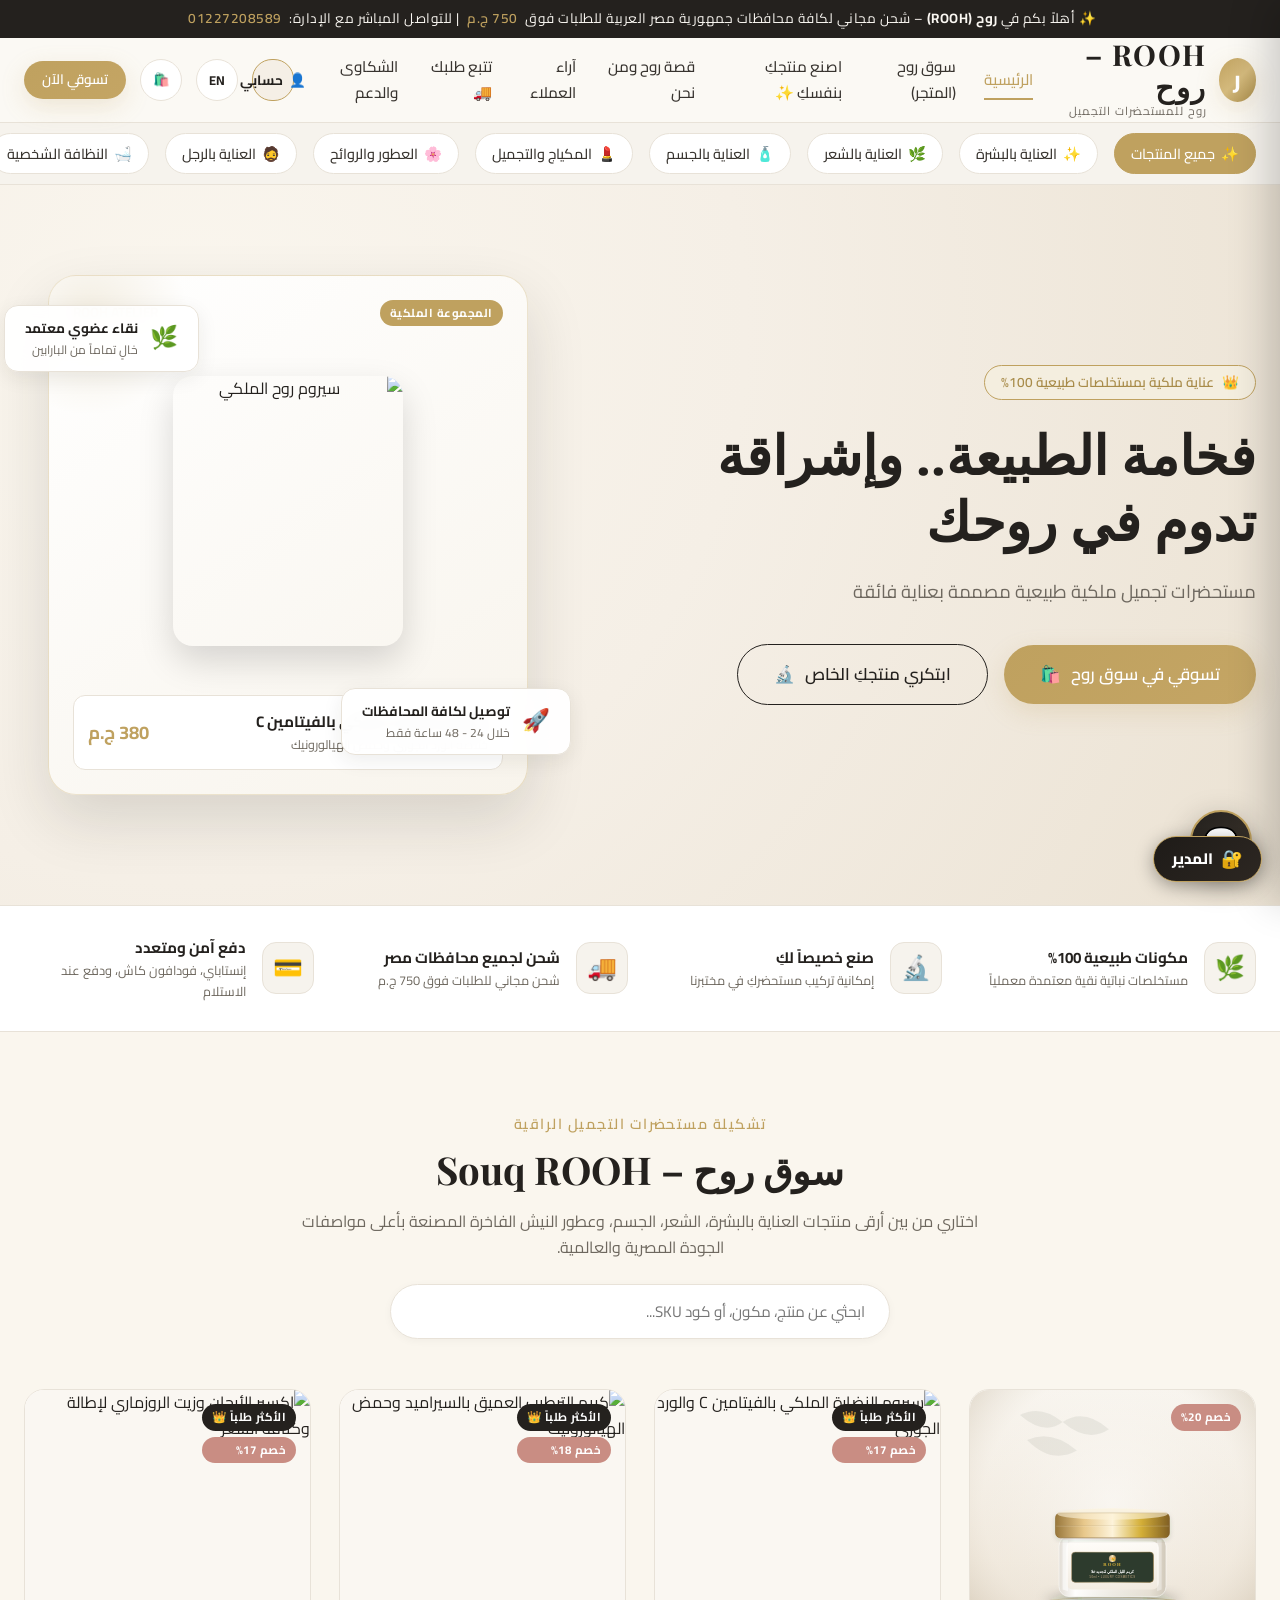
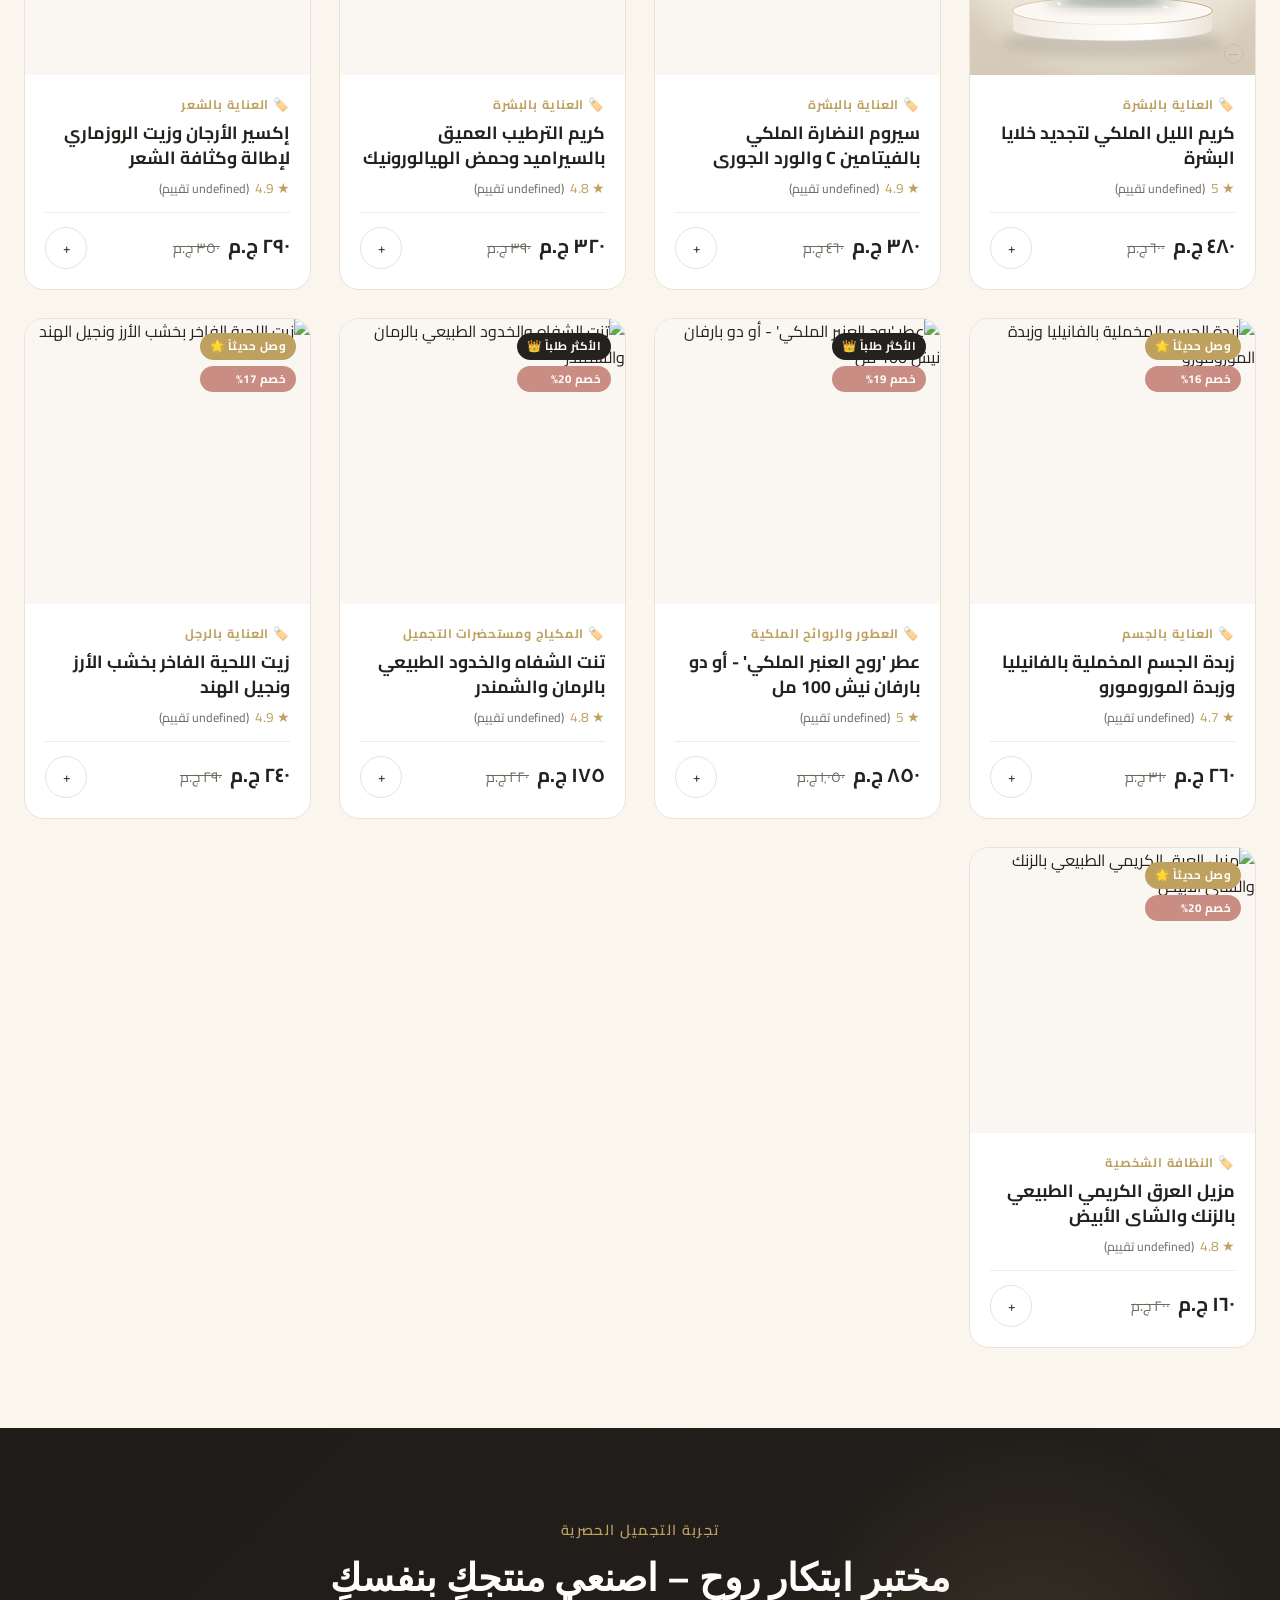
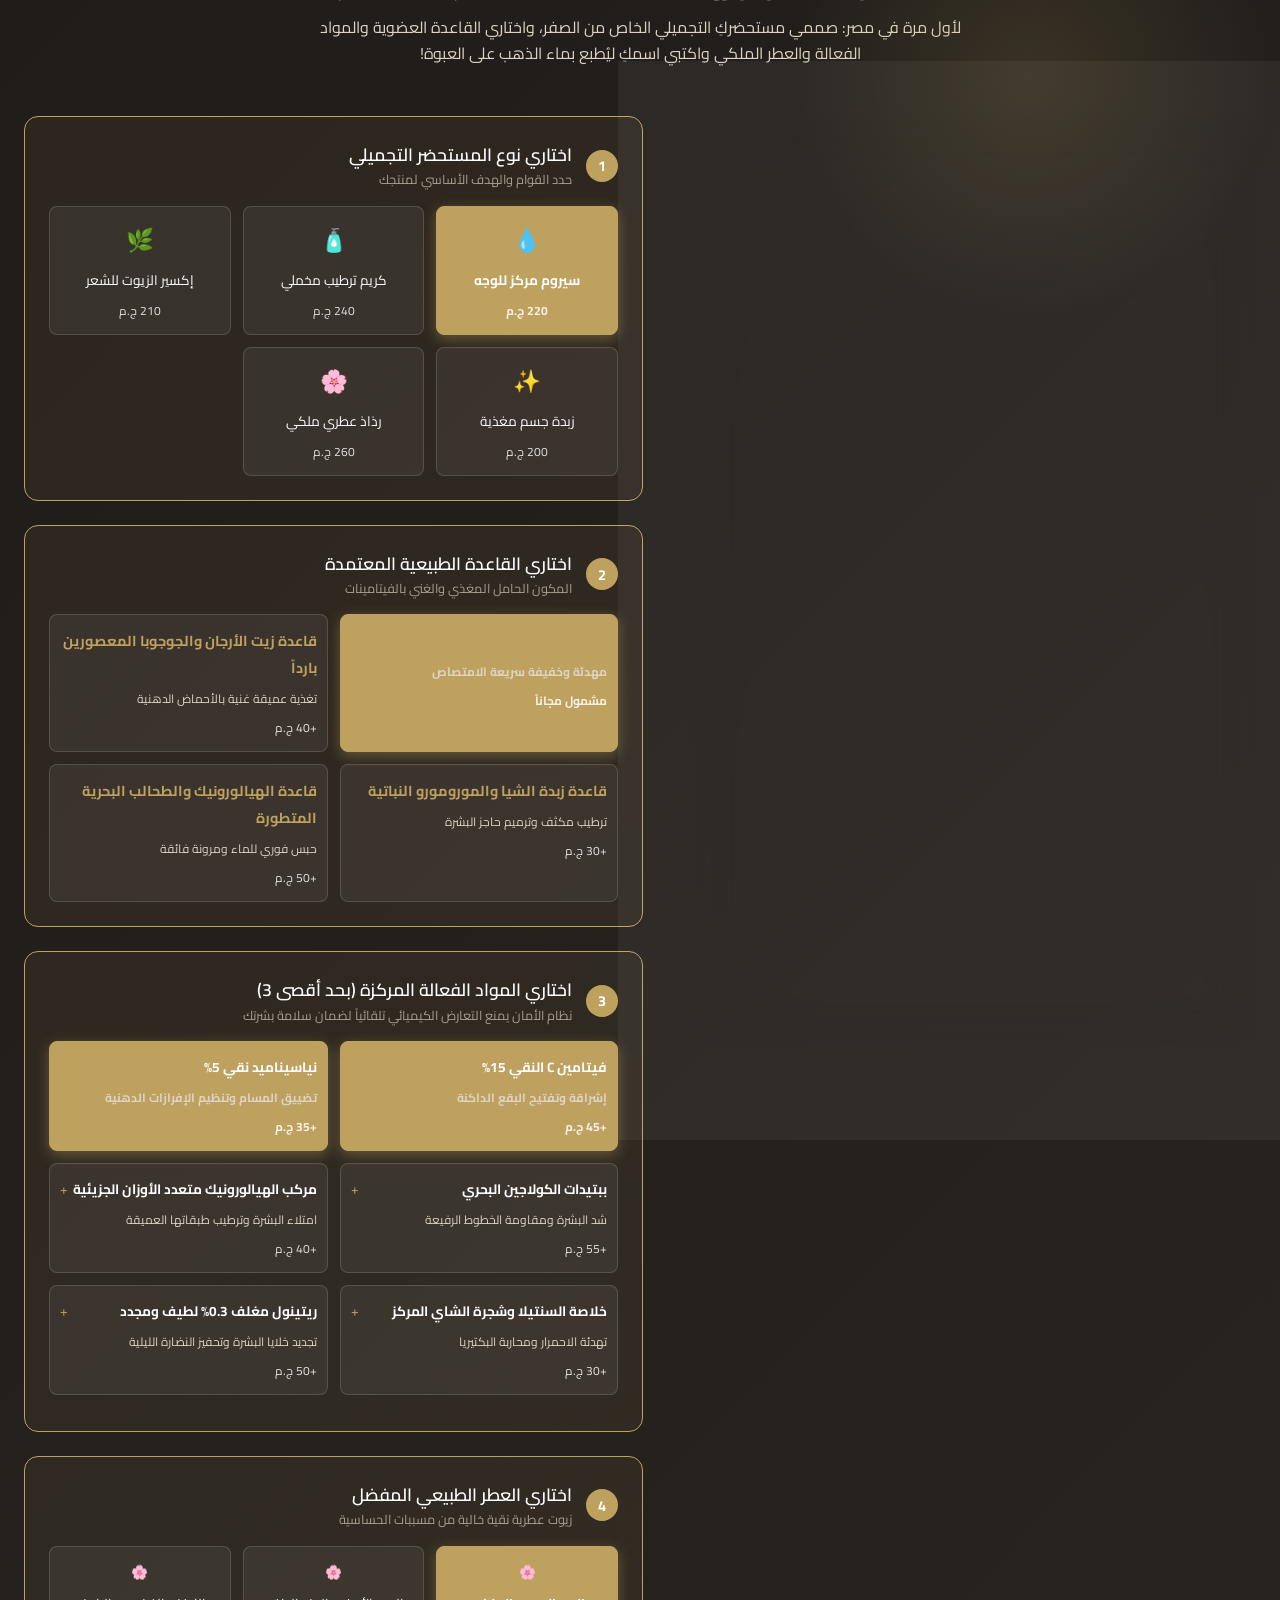
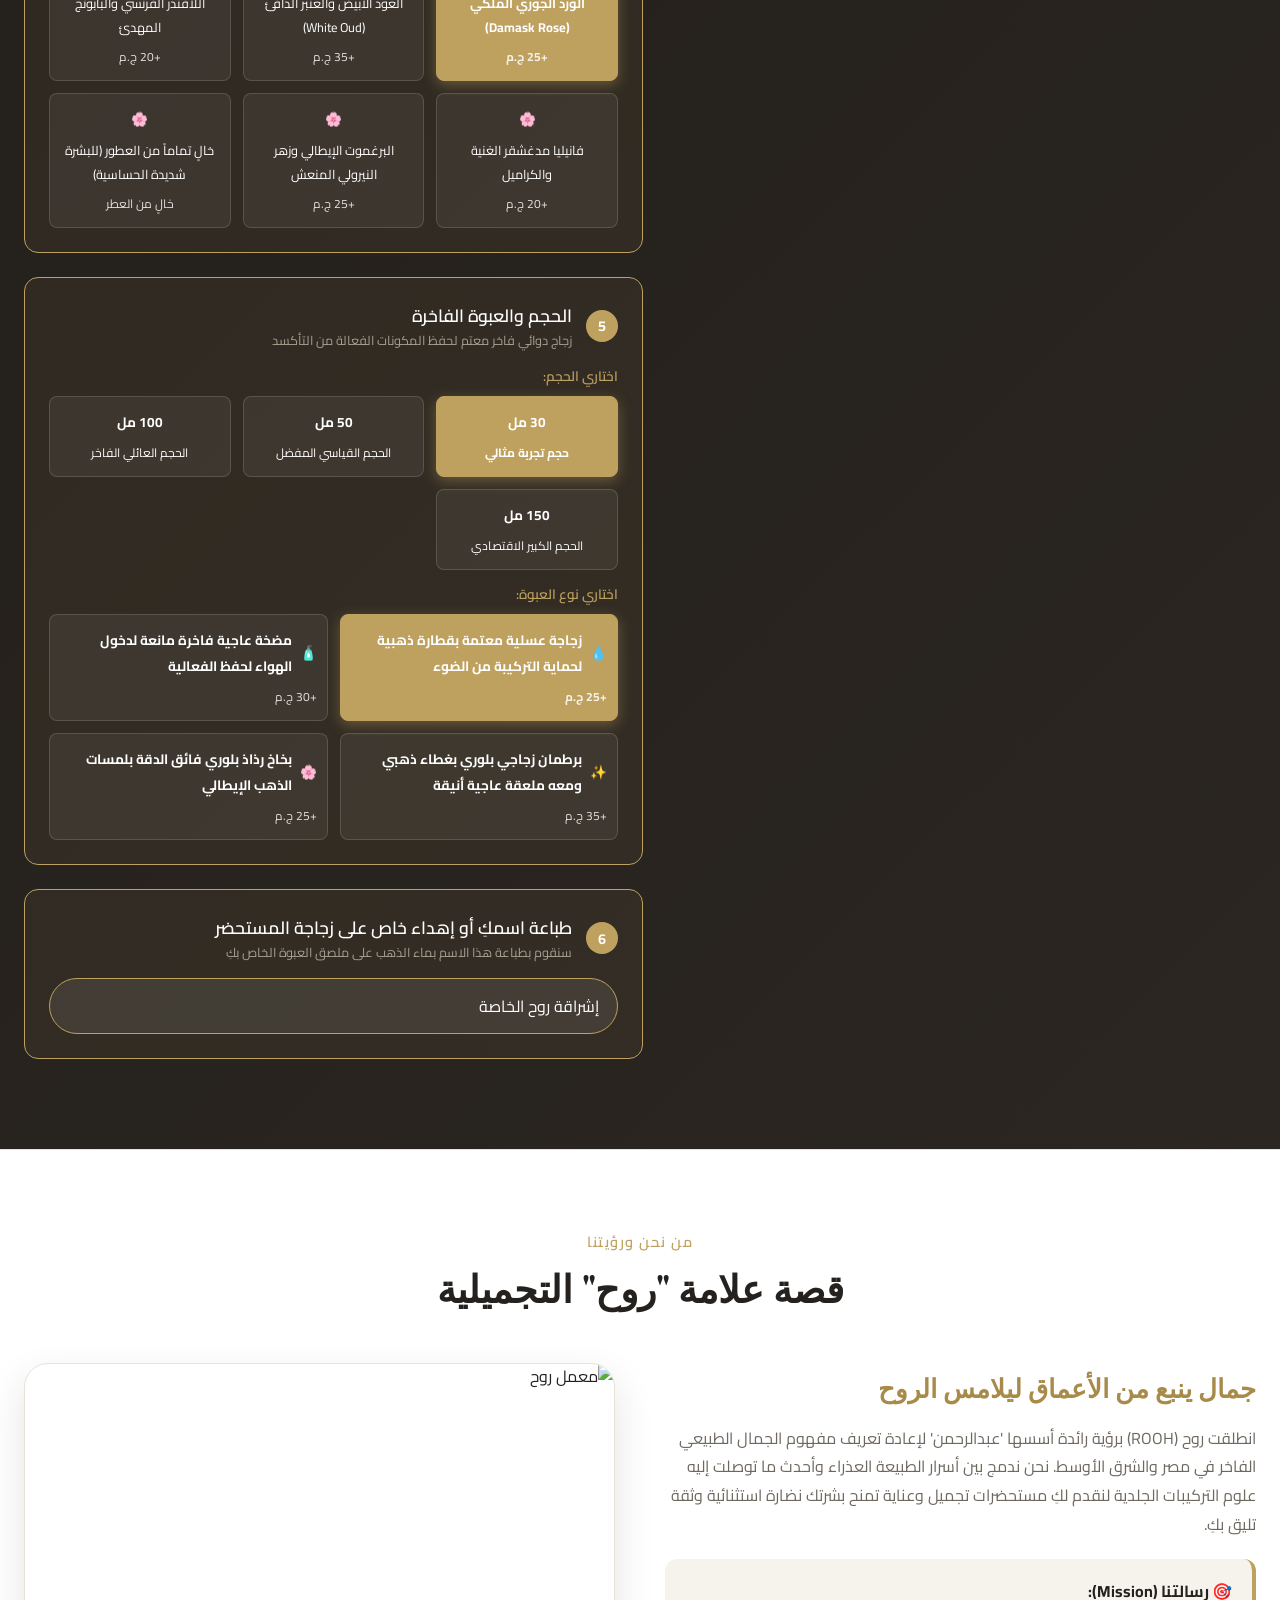
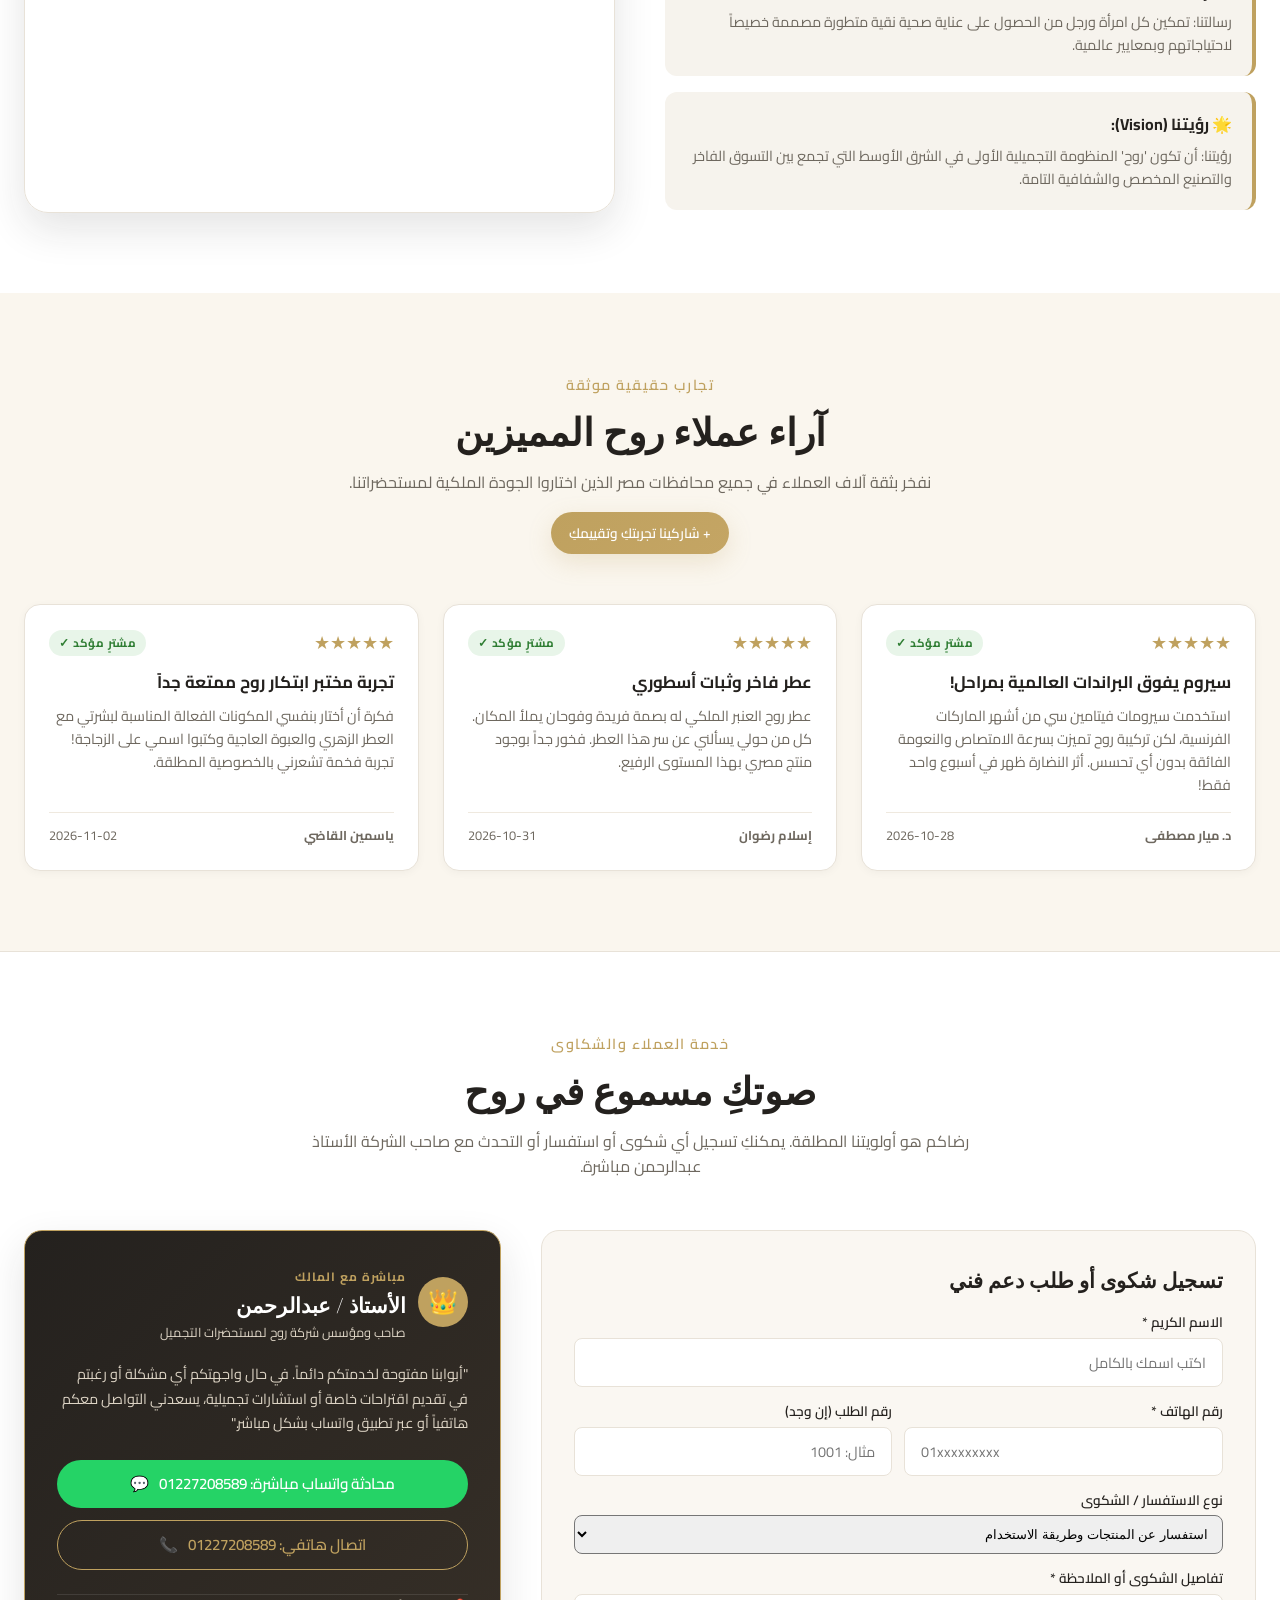
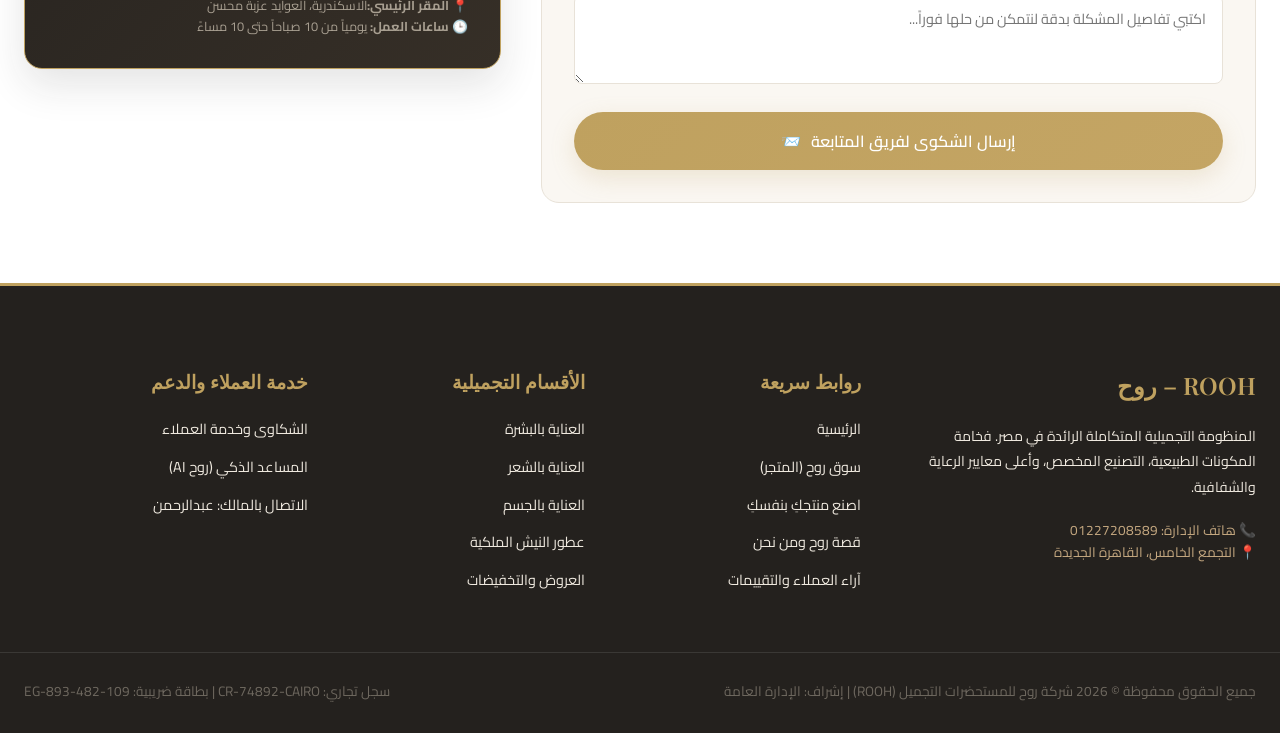
==== commit 323b6910: "Add files via upload" ====
--- a/index.html
+++ b/index.html
@@ -1,783 +1,581 @@
 <!DOCTYPE html>
 <html lang="ar" dir="rtl">
+
 <head>
   <meta charset="UTF-8">
   <meta name="viewport" content="width=device-width, initial-scale=1.0">
-  <title>ROOH | رُوح — دار مستحضرات التجميل والعطور الفاخرة</title>
-  
-  <!-- Premium Typography: Cairo, Amiri, Cinzel, Montserrat -->
-  <link rel="preconnect" href="https://fonts.googleapis.com">
-  <link rel="preconnect" href="https://fonts.gstatic.com" crossorigin>
-  <link href="https://fonts.googleapis.com/css2?family=Amiri:ital,wght@0,400;0,700;1,400&family=Cairo:wght@300;400;500;600;700;800;900&family=Cinzel:wght@500;600;700;800&family=Montserrat:wght@300;400;500;600;700&display=swap" rel="stylesheet">
-  
-  <!-- Stylesheets -->
-  <link rel="stylesheet" href="css/style.css">
-  <link rel="stylesheet" href="css/chat.css">
+  <title>ROOH – روح | المنظومة المتكاملة لمستحضرات التجميل الطبيعية الفاخرة</title>
+  <meta name="description"
+    content="روح – الموقع الرسمي وسوق روح لمستحضرات التجميل الملكية الطبيعية. عناية بالبشرة، شعر، عطور نيش، وتصنيع مخصص في مختبر روح. المالك: عبدالرحمن (01227208589).">
+  <!-- Luxury Styles -->
+  <link rel="stylesheet" href="css/rooh-luxury.css">
+  <link rel="icon"
+    href="data:image/svg+xml,<svg xmlns='http://www.w3.org/2000/svg' viewBox='0 0 100 100'><text y='.9em' font-size='90'>🌸</text></svg>">
 </head>
+
 <body>
 
   <!-- Top Announcement Bar -->
-  <div class="top-bar">
+  <div class="top-announcement">
+    <span>✨ أهلاً بكم في <strong>روح (ROOH)</strong> – شحن مجاني لكافة محافظات جمهورية مصر العربية للطلبات فوق <span
+        class="highlight">750 ج.م</span> | للتواصل المباشر مع الإدارة: <span class="highlight">01227208589</span></span>
+  </div>
+
+  <!-- Main Luxury Header -->
+  <header class="header-main">
+    <div class="container header-inner">
+      <!-- Brand Logo -->
+      <a href="#home" class="brand-logo">
+        <div class="brand-logo-mark">ر</div>
+        <div class="brand-logo-text">
+          <span class="brand-name">ROOH</span>
+          <span class="brand-subtext">روح للمستحضرات التجميل</span>
+        </div>
+      </a>
+
+      <!-- Primary Navigation Links -->
+      <nav>
+        <ul class="nav-links">
+          <li class="nav-item active"><a href="#home">الرئيسية</a></li>
+          <li class="nav-item"><a href="#store">سوق روح (المتجر)</a></li>
+          <li class="nav-item"><a href="#customizer">اصنع منتجكِ بنفسكِ ✨</a></li>
+          <li class="nav-item"><a href="#about">قصة روح ومن نحن</a></li>
+          <li class="nav-item"><a href="#reviews">آراء العملاء</a></li>
+          <li class="nav-item"><a href="track.html">تتبع طلبك 🚚</a></li>
+          <li class="nav-item"><a href="#support">الشكاوى والدعم</a></li>
+        </ul>
+      </nav>
+
+      <!-- Action Buttons -->
+      <div class="header-actions">
+        <!-- Customer Account Trigger -->
+        <button class="icon-btn" id="customerAccountBtn" title="حسابي / تسجيل الدخول" style="display:inline-flex; align-items:center; gap:6px; padding:6px 14px; border-radius:20px; background:rgba(191,161,95,0.12); border:1px solid var(--rooh-gold); font-size:0.85rem; color:var(--rooh-dark); font-weight:700;">
+          <span>👤</span>
+          <span id="customerNavName">حسابي</span>
+        </button>
+
+        <!-- Language Switcher -->
+        <button class="icon-btn"
+          onclick="document.body.classList.toggle('ltr'); this.textContent = document.body.classList.contains('ltr') ? 'عربي' : 'EN';"
+          title="تغيير اللغة" style="font-weight:700; font-size:0.8rem;">
+          EN
+        </button>
+
+        <!-- Cart Trigger -->
+        <button class="icon-btn" id="cartOpenBtn" title="حقيبة التسوق">
+          <span>🛍️</span>
+          <span class="badge-counter cart-badge-count" style="display:none;">0</span>
+        </button>
+
+        <a href="#store" class="btn-rooh btn-rooh-primary btn-rooh-sm">
+          <span>تسوقي الآن</span>
+        </a>
+
+        <!-- Mobile Navigation Toggle (hamburger) -->
+        <button class="mobile-nav-toggle" id="mobileNavToggle"
+          title="القائمة" aria-label="فتح القائمة" style="display:none;"
+          onclick="(function(){
+            var nav = document.querySelector('.nav-links');
+            nav.classList.toggle('mobile-open');
+            document.getElementById('mobileNavToggle').textContent = nav.classList.contains('mobile-open') ? '✕' : '☰';
+          })()">☰</button>
+      </div>
+    </div>
+  </header>
+
+  <!-- Store Category Quick Subnav -->
+  <div class="store-subnav">
     <div class="container">
-      <div class="top-bar-marquee">
-        <span class="top-bar-badge" data-i18n-ar="عرض حصري" data-i18n-en="Exclusive Offer">عرض حصري</span>
-        <span data-i18n-ar="✨ شحن مجاني فاخر لجميع محافظات مصر عبر أسطول «شحن رُوح» للطلبات فوق 1,200 ج.م" 
-              data-i18n-en="✨ Free Luxury Delivery across all Egyptian Governorates via ROOH Delivery on orders over 1,200 EGP">
-          ✨ شحن مجاني فاخر لجميع محافظات مصر عبر أسطول «شحن رُوح» للطلبات فوق 1,200 ج.م
-        </span>
-      </div>
-      <div class="top-bar-actions">
-        <button id="langSwitchBtn" class="lang-switch-btn" title="Toggle Language">
-          <span>🌐</span>
-          <span id="langSwitchBtnText">English</span>
+      <ul class="subnav-items" id="categorySubnav">
+        <!-- Loaded Dynamically via JS -->
+      </ul>
+    </div>
+  </div>
+
+  <!-- Hero Section -->
+  <section class="hero-section" id="home">
+    <div class="container hero-grid">
+      <div class="hero-text-col">
+        <div class="hero-tag">
+          <span>👑</span>
+          <span>عناية ملكية بمستخلصات طبيعية 100%</span>
+        </div>
+        <h1 class="hero-title" id="heroDynamicTitle">
+          فخامة الطبيعة.. <br>وإشراقة تدوم في <span class="accent">روحكِ</span>
+        </h1>
+        <p class="hero-desc" id="heroDynamicSubtitle">
+          نبتكر في <strong>روح (ROOH)</strong> مستحضرات تجميل راقية تجمع بين نقاء الزيوت الطبيعية المعصورة على البارد
+          وأحدث علوم التركيبات المعملية لتمنح بشرتكِ وشعركِ رونقاً ساحراً.
+        </p>
+        <div class="hero-cta">
+          <a href="#store" class="btn-rooh btn-rooh-primary btn-rooh-lg">
+            <span>تسوقي في سوق روح</span>
+            <span>🛍️</span>
+          </a>
+          <a href="#customizer" class="btn-rooh btn-rooh-outline btn-rooh-lg">
+            <span>ابتكري منتجكِ الخاص</span>
+            <span>🔬</span>
+          </a>
+        </div>
+      </div>
+
+      <div class="hero-visual">
+        <div class="hero-badge-float top-badge">
+          <span style="font-size:1.4rem;">🌿</span>
+          <div>
+            <div style="font-weight:700; font-size:0.85rem; color:var(--rooh-dark);">نقاء عضوي معتمد</div>
+            <div style="font-size:0.75rem; color:var(--rooh-muted);">خالٍ تماماً من البارابين</div>
+          </div>
+        </div>
+
+        <div class="hero-card-display">
+          <div style="display:flex; justify-content:space-between; align-items:center;">
+            <span class="badge-tag tag-new">المجموعة الملكية</span>
+            <span style="font-size:0.85rem; color:var(--rooh-gold); font-weight:700;">ROOH ATELIER</span>
+          </div>
+
+          <div style="text-align:center; margin:auto 0;">
+            <img src="https://images.unsplash.com/photo-1620916566398-39f1143ab7be?auto=format&fit=crop&w=500&q=80"
+              alt="سيروم روح الملكي"
+              style="width:230px; height:270px; object-fit:cover; border-radius:20px; margin:0 auto; box-shadow:0 15px 35px rgba(0,0,0,0.15);" />
+          </div>
+
+          <div
+            style="background:#FFF; padding:14px; border-radius:12px; border:1px solid var(--rooh-border); display:flex; justify-content:space-between; align-items:center;">
+            <div>
+              <div style="font-weight:700; font-size:0.95rem; color:var(--rooh-dark);">سيروم النضارة الملكي بالفيتامين C
+              </div>
+              <div style="font-size:0.78rem; color:var(--rooh-muted);">خلاصة الورد الجوري وحمض الهيالورونيك</div>
+            </div>
+            <strong style="font-size:1.15rem; color:var(--rooh-gold);">380 ج.م</strong>
+          </div>
+        </div>
+
+        <div class="hero-badge-float bottom-badge">
+          <span style="font-size:1.4rem;">🚀</span>
+          <div>
+            <div style="font-weight:700; font-size:0.85rem; color:var(--rooh-dark);">توصيل لكافة المحافظات</div>
+            <div style="font-size:0.75rem; color:var(--rooh-muted);">خلال 24 - 48 ساعة فقط</div>
+          </div>
+        </div>
+      </div>
+    </div>
+  </section>
+
+  <!-- Trust Strip -->
+  <section class="trust-strip">
+    <div class="container trust-grid">
+      <div class="trust-item">
+        <div class="trust-icon-box">🌿</div>
+        <div>
+          <div class="trust-title">مكونات طبيعية 100%</div>
+          <div class="trust-sub">مستخلصات نباتية نقية معتمدة معملياً</div>
+        </div>
+      </div>
+      <div class="trust-item">
+        <div class="trust-icon-box">🔬</div>
+        <div>
+          <div class="trust-title">صنع خصيصاً لكِ</div>
+          <div class="trust-sub">إمكانية تركيب مستحضركِ في مختبرنا</div>
+        </div>
+      </div>
+      <div class="trust-item">
+        <div class="trust-icon-box">🚚</div>
+        <div>
+          <div class="trust-title">شحن لجميع محافظات مصر</div>
+          <div class="trust-sub">شحن مجاني للطلبات فوق 750 ج.م</div>
+        </div>
+      </div>
+      <div class="trust-item">
+        <div class="trust-icon-box">💳</div>
+        <div>
+          <div class="trust-title">دفع آمن ومتعدد</div>
+          <div class="trust-sub">إنستاباي، فودافون كاش، ودفع عند الاستلام</div>
+        </div>
+      </div>
+    </div>
+  </section>
+
+  <!-- Souq ROOH Online Store -->
+  <section class="section-padding" id="store">
+    <div class="container">
+      <div class="section-head">
+        <span class="section-subtitle">تشكيلة مستحضرات التجميل الراقية</span>
+        <h2 class="section-title">سوق روح – Souq ROOH</h2>
+        <p class="section-desc">اختاري من بين أرقى منتجات العناية بالبشرة، الشعر، الجسم، وعطور النيش الفاخرة المصنعة
+          بأعلى مواصفات الجودة المصرية والعالمية.</p>
+
+        <!-- Live Search Bar -->
+        <div style="max-width:500px; margin:24px auto 0; position:relative;">
+          <input type="text" id="storeSearchInput" class="ai-chat-input"
+            placeholder="ابحثي عن منتج، مكون، أو كود SKU..."
+            style="width:100%; padding:12px 24px; font-size:0.95rem; box-shadow:var(--rooh-shadow-sm);" />
+        </div>
+      </div>
+
+      <!-- Products Grid -->
+      <div class="products-grid" id="productsGrid">
+        <!-- Rendered Dynamically via JS -->
+      </div>
+    </div>
+  </section>
+
+  <!-- Create Your Own Product (مختبر ابتكار روح) -->
+  <section class="customizer-lab-section" id="customizer">
+    <div class="container">
+      <div class="section-head" style="color:#FFF;">
+        <span class="section-subtitle" style="color:var(--rooh-gold);">تجربة التجميل الحصرية</span>
+        <h2 class="section-title" style="color:#FFF;">مختبر ابتكار روح – اصنعي منتجكِ بنفسكِ</h2>
+        <p class="section-desc" style="color:#DDD4C5;">لأول مرة في مصر: صممي مستحضركِ التجميلي الخاص من الصفر، واختاري
+          القاعدة العضوية والمواد الفعالة والعطر الملكي واكتبي اسمكِ ليُطبع بماء الذهب على العبوة!</p>
+      </div>
+
+      <div id="customizerRoot">
+        <!-- Rendered via customizer.js -->
+      </div>
+    </div>
+  </section>
+
+  <!-- About Us & Our Mission -->
+  <section class="section-padding" id="about"
+    style="background:var(--rooh-white); border-top:1px solid var(--rooh-border);">
+    <div class="container">
+      <div class="section-head">
+        <span class="section-subtitle">من نحن ورؤيتنا</span>
+        <h2 class="section-title">قصة علامة "روح" التجميلية</h2>
+      </div>
+
+      <div class="about-two-col" style="display:grid; grid-template-columns:1fr 1fr; gap:50px; align-items:center;">
+        <div>
+          <h3
+            style="font-family:var(--rooh-font-serif); font-size:1.6rem; color:var(--rooh-gold-hover); margin-bottom:16px;">
+            جمال ينبع من الأعماق ليلامس الروح
+          </h3>
+          <p id="storyDynamicDesc"
+            style="color:var(--rooh-muted); font-size:1rem; line-height:1.8; margin-bottom:20px;">
+            انطلقت <strong>روح (ROOH)</strong> برؤية رائدة أسسها <strong>عبدالرحمن</strong> لإعادة تعريف مفهوم الجمال
+            الطبيعي الفاخر في مصر والشرق الأوسط. نحن ندمج بين أسرار الطبيعة العذراء وأحدث ما توصلت إليه علوم التركيبات
+            الجلدية لنقدم لكِ مستحضرات تجميل وعناية تمنح بشرتك نضارة استثنائية وثقة تليق بكِ.
+          </p>
+
+          <div
+            style="background:var(--rooh-sand-light); padding:20px; border-radius:12px; margin-bottom:16px; border-right:4px solid var(--rooh-gold);">
+            <strong style="color:var(--rooh-dark); font-size:1rem; display:block; margin-bottom:6px;">🎯 رسالتنا
+              (Mission):</strong>
+            <p id="storyDynamicMission" style="color:var(--rooh-muted); font-size:0.9rem; margin:0;">
+              تمكين كل امرأة ورجل من الحصول على عناية صحية نقية متطورة مصممة خصيصاً لاحتياجاتهم وبمعايير عالمية خالية
+              تماماً من الكيماويات الضارة.
+            </p>
+          </div>
+
+          <div
+            style="background:var(--rooh-sand-light); padding:20px; border-radius:12px; border-right:4px solid var(--rooh-gold);">
+            <strong style="color:var(--rooh-dark); font-size:1rem; display:block; margin-bottom:6px;">🌟 رؤيتنا
+              (Vision):</strong>
+            <p id="storyDynamicVision" style="color:var(--rooh-muted); font-size:0.9rem; margin:0;">
+              أن تكون "روح" المنظومة التجميلية الأولى في الشرق الأوسط التي تجمع بين التسوق الفاخر، التصنيع المخصص،
+              والشفافية التامة لتقديم حلول جمالية مستدامة.
+            </p>
+          </div>
+        </div>
+
+        <div style="position:relative;">
+          <img src="https://images.unsplash.com/photo-1598440947619-2c35fc9aa908?auto=format&fit=crop&w=700&q=80"
+            alt="معمل روح"
+            style="width:100%; height:450px; object-fit:cover; border-radius:24px; box-shadow:var(--rooh-shadow-lg); border:1px solid var(--rooh-border);" />
+        </div>
+      </div>
+    </div>
+  </section>
+
+  <!-- Customer Reviews Wall -->
+  <section class="section-padding" id="reviews" style="background:var(--rooh-cream);">
+    <div class="container">
+      <div class="section-head">
+        <span class="section-subtitle">تجارب حقيقية موثقة</span>
+        <h2 class="section-title">آراء عملاء روح المميزين</h2>
+        <p class="section-desc">نفخر بثقة آلاف العملاء في جميع محافظات مصر الذين اختاروا الجودة الملكية لمستحضراتنا.</p>
+        <button class="btn-rooh btn-rooh-primary btn-rooh-sm" style="margin-top:16px;"
+          onclick="document.getElementById('reviewModal').classList.add('open')">
+          <span>+ شاركينا تجربتكِ وتقييمكِ</span>
         </button>
-        <button id="roleSelectorPill" class="role-selector-pill" title="لوحة إدارة الأعمال">
-          <span>⚙️</span>
-          <span data-i18n-ar="لوحة الإدارة والتحكم" data-i18n-en="Admin Portal">لوحة الإدارة والتحكم</span>
+      </div>
+
+      <div style="display:grid; grid-template-columns:repeat(auto-fit, minmax(320px, 1fr)); gap:24px;"
+        id="reviewsContainer">
+        <!-- Rendered via JS -->
+      </div>
+    </div>
+  </section>
+
+  <!-- Complaints, Support & Direct Contact -->
+  <section class="section-padding" id="support"
+    style="background:var(--rooh-white); border-top:1px solid var(--rooh-border);">
+    <div class="container">
+      <div class="section-head">
+        <span class="section-subtitle">خدمة العملاء والشكاوى</span>
+        <h2 class="section-title">صوتكِ مسموع في روح</h2>
+        <p class="section-desc">رضاكم هو أولويتنا المطلقة. يمكنكِ تسجيل أي شكوى أو استفسار أو التحدث مع صاحب الشركة
+          الأستاذ عبدالرحمن مباشرة.</p>
+      </div>
+
+      <div class="support-two-col" style="display:grid; grid-template-columns:1.2fr 0.8fr; gap:40px; align-items:start;">
+        <!-- Complaints Form -->
+        <div
+          style="background:var(--rooh-ivory); padding:32px; border-radius:18px; border:1px solid var(--rooh-border);">
+          <h3 style="font-family:var(--rooh-font-serif); font-size:1.3rem; color:var(--rooh-dark); margin-bottom:16px;">
+            تسجيل شكوى أو طلب دعم فني
+          </h3>
+          <form id="complaintForm" style="display:flex; flex-direction:column; gap:14px;">
+            <div>
+              <label style="font-size:0.85rem; font-weight:600; display:block; margin-bottom:4px;">الاسم الكريم
+                *</label>
+              <input type="text" id="cmpName" required class="ai-chat-input" style="width:100%; border-radius:8px;"
+                placeholder="اكتب اسمك بالكامل" />
+            </div>
+            <div class="complaint-two-col" style="display:grid; grid-template-columns:1fr 1fr; gap:12px;">
+              <div>
+                <label style="font-size:0.85rem; font-weight:600; display:block; margin-bottom:4px;">رقم الهاتف
+                  *</label>
+                <input type="tel" id="cmpPhone" required class="ai-chat-input" style="width:100%; border-radius:8px;"
+                  placeholder="01xxxxxxxxx" />
+              </div>
+              <div>
+                <label style="font-size:0.85rem; font-weight:600; display:block; margin-bottom:4px;">رقم الطلب (إن
+                  وجد)</label>
+                <input type="text" id="cmpOrderNum" class="ai-chat-input" style="width:100%; border-radius:8px;"
+                  placeholder="مثال: 1001" />
+              </div>
+            </div>
+            <div>
+              <label style="font-size:0.85rem; font-weight:600; display:block; margin-bottom:4px;">نوع الاستفسار /
+                الشكوى</label>
+              <select id="cmpCategory" class="select-filter" style="width:100%; border-radius:8px; padding:10px;">
+                <option value="استفسار عن المنتجات">استفسار عن المنتجات وطريقة الاستخدام</option>
+                <option value="تأخر في الشحن">استفسار أو متابعة موعد الشحن والتوصيل</option>
+                <option value="تلف في الشحنة">تلف في الشحنة أو كسر أثناء التوصيل</option>
+                <option value="استبدال أو استرجاع">طلب استبدال أو استرجاع</option>
+                <option value="شكوى مباشرة للمالك">شكوى مباشرة لإدارة الشركة</option>
+              </select>
+            </div>
+            <div>
+              <label style="font-size:0.85rem; font-weight:600; display:block; margin-bottom:4px;">تفاصيل الشكوى أو
+                الملاحظة *</label>
+              <textarea id="cmpDetails" required class="ai-chat-input"
+                style="width:100%; height:90px; border-radius:8px;"
+                placeholder="اكتبي تفاصيل المشكلة بدقة لنتمكن من حلها فوراً..."></textarea>
+            </div>
+            <button type="submit" class="btn-rooh btn-rooh-primary"
+              style="padding:14px; font-size:1rem; margin-top:6px;">
+              <span>إرسال الشكوى لفريق المتابعة</span>
+              <span>📨</span>
+            </button>
+          </form>
+        </div>
+
+        <!-- Owner Direct Contact Card -->
+        <div
+          style="background:linear-gradient(135deg, var(--rooh-dark) 0%, #362F27 100%); color:#FFF; padding:32px; border-radius:18px; border:1px solid var(--rooh-gold); box-shadow:var(--rooh-shadow-lg);">
+          <div style="display:flex; align-items:center; gap:12px; margin-bottom:20px;">
+            <div
+              style="width:50px; height:50px; border-radius:50%; background:var(--rooh-gold); display:flex; align-items:center; justify-content:center; font-size:1.5rem; color:#FFF;">
+              👑
+            </div>
+            <div>
+              <span
+                style="font-size:0.75rem; color:var(--rooh-gold); text-transform:uppercase; letter-spacing:1px; font-weight:700;">مباشرة
+                مع المالك</span>
+              <h3 style="font-family:var(--rooh-font-serif); font-size:1.3rem; margin:0;">الأستاذ / عبدالرحمن</h3>
+              <div style="font-size:0.8rem; color:#DDD4C5;">صاحب ومؤسس شركة روح لمستحضرات التجميل</div>
+            </div>
+          </div>
+
+          <p style="font-size:0.9rem; color:#DDD4C5; line-height:1.7; margin-bottom:24px;">
+            "أبوابنا مفتوحة لخدمتكم دائماً. في حال واجهتكم أي مشكلة أو رغبتم في تقديم اقتراحات خاصة أو استشارات تجميلية،
+            يسعدني التواصل معكم هاتفياً أو عبر تطبيق واتساب بشكل مباشر."
+          </p>
+
+          <div style="display:flex; flex-direction:column; gap:12px;">
+            <a href="https://wa.me/201227208589" target="_blank" class="btn-rooh"
+              style="background:#25D366; color:#FFF; width:100%; font-size:0.95rem; justify-content:center;">
+              <span>محادثة واتساب مباشرة: 01227208589</span>
+              <span>💬</span>
+            </a>
+            <a href="tel:01227208589" class="btn-rooh btn-rooh-gold-outline"
+              style="width:100%; justify-content:center; font-size:0.95rem;">
+              <span>اتصال هاتفي: 01227208589</span>
+              <span>📞</span>
+            </a>
+          </div>
+
+          <div
+            style="margin-top:24px; pt-3; border-top:1px solid rgba(255,255,255,0.1); font-size:0.8rem; color:#A89F91; line-height:1.6;">
+            <div>📍 <strong>المقر الرئيسي:</strong>الاسكندرية، العوايد عزبة محسن </div>
+            <div>🕒 <strong>ساعات العمل:</strong> يومياً من 10 صباحاً حتى 10 مساءً</div>
+          </div>
+        </div>
+      </div>
+    </div>
+  </section>
+
+  <!-- Luxury Footer -->
+  <footer class="footer-main">
+    <div class="container footer-grid">
+      <div class="footer-col">
+        <h4 style="font-size:1.5rem;">ROOH – روح</h4>
+        <p style="font-size:0.88rem; color:var(--rooh-sand); line-height:1.8; margin-bottom:20px;">
+          المنظومة التجميلية المتكاملة الرائدة في مصر. فخامة المكونات الطبيعية، التصنيع المخصص، وأعلى معايير الرعاية
+          والشفافية.
+        </p>
+        <div style="font-size:0.85rem; color:#C5A880;">
+          📞 هاتف الإدارة: 01227208589<br>
+          📍 التجمع الخامس، القاهرة الجديدة
+        </div>
+      </div>
+
+      <div class="footer-col">
+        <h4>روابط سريعة</h4>
+        <ul class="footer-links">
+          <li><a href="#home">الرئيسية</a></li>
+          <li><a href="#store">سوق روح (المتجر)</a></li>
+          <li><a href="#customizer">اصنع منتجكِ بنفسكِ</a></li>
+          <li><a href="#about">قصة روح ومن نحن</a></li>
+          <li><a href="#reviews">آراء العملاء والتقييمات</a></li>
+        </ul>
+      </div>
+
+      <div class="footer-col">
+        <h4>الأقسام التجميلية</h4>
+        <ul class="footer-links">
+          <li><a href="#store" onclick="window.roohApp.filterCategory('skincare')">العناية بالبشرة</a></li>
+          <li><a href="#store" onclick="window.roohApp.filterCategory('haircare')">العناية بالشعر</a></li>
+          <li><a href="#store" onclick="window.roohApp.filterCategory('bodycare')">العناية بالجسم</a></li>
+          <li><a href="#store" onclick="window.roohApp.filterCategory('perfumes')">عطور النيش الملكية</a></li>
+          <li><a href="#store" onclick="window.roohApp.filterCategory('special_offers')">العروض والتخفيضات</a></li>
+        </ul>
+      </div>
+
+      <div class="footer-col">
+        <h4>خدمة العملاء والدعم</h4>
+        <ul class="footer-links">
+          <li><a href="#support">الشكاوى وخدمة العملاء</a></li>
+          <li><a href="javascript:void(0)" onclick="window.roohChatbot.toggleWindow(true)">المساعد الذكي (روح AI)</a>
+          </li>
+          <li><a href="tel:01227208589">الاتصال بالمالك: عبدالرحمن</a></li>
+        </ul>
+      </div>
+    </div>
+
+    <div class="container footer-bottom">
+      <div>جميع الحقوق محفوظة © 2026 شركة روح للمستحضرات التجميل (ROOH) | إشراف: الإدارة العامة</div>
+      <div style="display:flex; align-items:center; gap:20px;">
+        <span>سجل تجاري: CR-74892-CAIRO | بطاقة ضريبية: EG-893-482-109</span>
+      </div>
+    </div>
+  </footer>
+
+  <!-- Fixed Manager Portal Button at Bottom-Right (تحت على اليمين - لوحة تحكم المدير) -->
+  <div style="position: fixed; bottom: 18px; right: 18px; z-index: 999999;">
+    <a href="login.html" id="managerPortalBtn" title="لوحة تحكم المدير"
+      style="display: inline-flex; align-items: center; gap: 8px; min-height: 42px; padding: 8px 18px; font-size: 0.95rem; font-weight: 800; color: #FFF; background: linear-gradient(135deg, #1E1B18 0%, #2D2722 100%); border: 1.5px solid var(--rooh-gold); border-radius: 50px; box-shadow: 0 4px 18px rgba(0, 0, 0, 0.35); text-decoration: none; transition: all 0.3s ease; user-select: none;"
+      onmouseover="this.style.background='var(--rooh-gold)'; this.style.color='#1E1B18'; this.style.transform='translateY(-2px)';"
+      onmouseout="this.style.background='linear-gradient(135deg, #1E1B18 0%, #2D2722 100%)'; this.style.color='#FFF'; this.style.transform='translateY(0)';">
+      <span style="font-size:1.1rem;">🔐</span>
+      <span>المدير</span>
+    </a>
+  </div>
+
+  <!-- Sliding Cart Drawer -->
+  <div class="cart-drawer-overlay" id="cartOverlay"></div>
+  <div class="cart-drawer" id="cartDrawer">
+    <div class="cart-header">
+      <h3>حقيبة التسوق (سوق روح)</h3>
+      <button id="cartCloseBtn" style="font-size:1.5rem; color:var(--rooh-muted);">&times;</button>
+    </div>
+    <div class="cart-body" id="cartDrawerBody">
+      <!-- Dynamic Items -->
+    </div>
+    <div class="cart-footer" id="cartDrawerFooter">
+      <!-- Dynamic Totals & Checkout -->
+    </div>
+  </div>
+
+  <!-- Checkout Modal -->
+  <div class="modal-overlay" id="checkoutModal">
+    <div class="modal-content" style="max-width:850px;">
+      <!-- Loaded dynamically via js/app.js -->
+    </div>
+  </div>
+
+  <!-- Product Details Modal -->
+  <div class="modal-overlay" id="productDetailModal">
+    <div class="modal-content" style="max-width:820px;">
+      <button class="modal-close-btn"
+        onclick="document.getElementById('productDetailModal').classList.remove('open')">&times;</button>
+      <div id="productModalContent">
+        <!-- Rendered dynamically -->
+      </div>
+    </div>
+  </div>
+
+  <!-- Review Modal -->
+  <div class="modal-overlay" id="reviewModal">
+    <div class="modal-content" style="max-width:550px;">
+      <button class="modal-close-btn"
+        onclick="document.getElementById('reviewModal').classList.remove('open')">&times;</button>
+      <h3 style="font-family:var(--rooh-font-serif); font-size:1.4rem; color:var(--rooh-dark); margin-bottom:16px;">
+        تقييم تجربة منتجات روح
+      </h3>
+      <form id="submitReviewForm" style="display:flex; flex-direction:column; gap:14px;">
+        <div>
+          <label style="font-size:0.85rem; font-weight:600; display:block; margin-bottom:4px;">اسمكِ الكريم *</label>
+          <input type="text" id="revCustomerName" required class="ai-chat-input" style="width:100%; border-radius:8px;"
+            placeholder="اكتبي اسمكِ" />
+        </div>
+        <div>
+          <label style="font-size:0.85rem; font-weight:600; display:block; margin-bottom:4px;">التقييم بالنجوم *</label>
+          <select id="revRatingSelect" class="select-filter" style="width:100%; border-radius:8px; padding:10px;">
+            <option value="5">★★★★★ 5 نجوم (ممتاز جداً)</option>
+            <option value="4">★★★★☆ 4 نجوم (جيد جداً)</option>
+            <option value="3">★★★☆☆ 3 نجوم (جيد)</option>
+          </select>
+        </div>
+        <div>
+          <label style="font-size:0.85rem; font-weight:600; display:block; margin-bottom:4px;">عنوان الرأي أو التجربة
+            *</label>
+          <input type="text" id="revTitle" required class="ai-chat-input" style="width:100%; border-radius:8px;"
+            placeholder="مثال: بشرتي أصبحت نضرة كالحرير!" />
+        </div>
+        <div>
+          <label style="font-size:0.85rem; font-weight:600; display:block; margin-bottom:4px;">تفاصيل تجربتكِ مع المنتج
+            *</label>
+          <textarea id="revComment" required class="ai-chat-input" style="width:100%; height:90px; border-radius:8px;"
+            placeholder="اكتبي رأيكِ بمصداقية..."></textarea>
+        </div>
+        <button type="submit" class="btn-rooh btn-rooh-primary" style="padding:12px; font-size:1rem;">
+          <span>نشر التقييم في المجتمع</span>
         </button>
-      </div>
-    </div>
-  </div>
-
-  <!-- Main Site Header -->
-  <header class="site-header">
-    <div class="container">
-      <div class="header-main">
-        <!-- Brand Logo -->
-        <a href="index.html" class="brand-logo-wrap">
-          <img src="assets/images/logo.svg" alt="ROOH | رُوح" class="brand-logo-img">
-        </a>
-
-        <!-- Search Bar -->
-        <div class="search-form-wrap">
-          <input type="text" id="mainSearchInput" class="search-input-field" 
-                 placeholder="ابحثي عن مستحضرات العناية، السيرومات، عطور رُوح الشرق..."
-                 data-i18n-placeholder-ar="ابحثي عن مستحضرات العناية، السيرومات، عطور رُوح الشرق..."
-                 data-i18n-placeholder-en="Search luxury skincare, serums, Rooh Al Sharq perfumes...">
-          <span class="search-btn-icon">🔍</span>
-        </div>
-
-        <!-- Header Actions Group -->
-        <div class="header-actions-group">
-          <!-- Track Order Shortcut -->
-          <button class="header-icon-btn" onclick="document.getElementById('deliveryFeatureSection').scrollIntoView({behavior: 'smooth'})" title="تتبع الشحنة">
-            <span>🚚</span>
-          </button>
-
-          <!-- Wishlist Button -->
-          <button id="wishlistOpenBtn" class="header-icon-btn" title="قائمة الرغبات">
-            <span>♡</span>
-            <span id="headerWishlistCountBadge" class="header-badge-count" style="display: none;">0</span>
-          </button>
-
-          <!-- Customer Account / Admin Link -->
-          <button class="header-icon-btn" onclick="window.location.href='admin.html'" title="حساب المستخدم / الإدارة">
-            <span>👤</span>
-          </button>
-
-          <!-- Shopping Bag Trigger -->
-          <button id="cartDrawerOpenBtn" class="header-icon-btn" title="حقيبة التسوق">
-            <span>🛍️</span>
-            <span id="headerCartCountBadge" class="header-badge-count">2</span>
-          </button>
-        </div>
-      </div>
-    </div>
-
-    <!-- Category Navigation Menu -->
-    <nav class="category-nav-bar">
-      <div class="container">
-        <ul class="category-nav-list">
-          <li class="category-nav-item">
-            <a href="#catalogSection" class="category-nav-link active" data-category="all" data-i18n-ar="كافة المجموعات" data-i18n-en="All Collections">
-              <span>✨</span> كافة المجموعات
-            </a>
-          </li>
-          <li class="category-nav-item">
-            <a href="#catalogSection" class="category-nav-link" data-category="skincare" data-i18n-ar="العناية بالبشرة" data-i18n-en="Skincare">
-              <span>🌸</span> العناية بالبشرة
-            </a>
-          </li>
-          <li class="category-nav-item">
-            <a href="#catalogSection" class="category-nav-link" data-category="haircare" data-i18n-ar="العناية بالشعر" data-i18n-en="Haircare">
-              <span>✨</span> العناية بالشعر
-            </a>
-          </li>
-          <li class="category-nav-item">
-            <a href="#catalogSection" class="category-nav-link" data-category="body" data-i18n-ar="العناية بالجسم" data-i18n-en="Body Care">
-              <span>🕊️</span> العناية بالجسم
-            </a>
-          </li>
-          <li class="category-nav-item">
-            <a href="#catalogSection" class="category-nav-link" data-category="makeup" data-i18n-ar="المكياج الفاخر" data-i18n-en="Haute Makeup">
-              <span>💄</span> المكياج الفاخر
-            </a>
-          </li>
-          <li class="category-nav-item">
-            <a href="#catalogSection" class="category-nav-link" data-category="fragrances" data-i18n-ar="العطور الفاخرة" data-i18n-en="Fragrances">
-              <span>👑</span> العطور الفاخرة
-            </a>
-          </li>
-          <li class="category-nav-item">
-            <a href="#catalogSection" class="category-nav-link" data-category="men" data-i18n-ar="العناية بالرجل" data-i18n-en="Men's Grooming">
-              <span>🛡️</span> العناية بالرجل
-            </a>
-          </li>
-        </ul>
-      </div>
-    </nav>
-  </header>
-
-  <!-- Hero Promotional Section -->
-  <section class="hero-section">
-    <div class="hero-overlay"></div>
-    <div class="container">
-      <div class="hero-content-wrap">
-        <div class="hero-text-block">
-          <div class="hero-pretitle">
-            <span>✦</span>
-            <span data-i18n-ar="إصدار شتاء 2026 الملكي الحصري" data-i18n-en="Royal Winter 2026 Edition">إصدار شتاء 2026 الملكي الحصري</span>
-            <span>✦</span>
-          </div>
-          <h1 class="hero-title">
-            <span data-i18n-ar="رُوح الجمال" data-i18n-en="Pure Beauty">رُوح الجمال</span><br>
-            <span data-i18n-ar="تتجسد في أنقى مستحضرات العناية" data-i18n-en="Expressed in Haute Cosmetics">تتجسد في أنقى مستحضرات العناية</span>
-          </h1>
-          <p class="hero-subtitle" 
-             data-i18n-ar="ابتكارات تجميلية استثنائية من الذهب عيار 24، الورد الدمشقي النادر، والكافيار الأسود الفرنسي. صُممت خصيصاً لتمنحكِ تجربة ملكية لا تُضاهى بتوصيل فوري لجميع محافظات مصر عبر أسطول شحن رُوح."
-             data-i18n-en="Exceptional beauty creations crafted with 24K gold, rare Damask rose, and French black caviar. Designed for majestic radiance with express climate-controlled delivery across Egypt via ROOH Delivery.">
-            ابتكارات تجميلية استثنائية من الذهب عيار 24، الورد الدمشقي النادر، والكافيار الأسود الفرنسي. صُممت خصيصاً لتمنحكِ تجربة ملكية لا تُضاهى بتوصيل فوري لجميع محافظات مصر عبر أسطول شحن رُوح.
-          </p>
-          <div class="hero-actions">
-            <a href="#catalogSection" class="btn-gold">
-              <span>🛍️</span>
-              <span data-i18n-ar="تسوقي المجموعات الملكية" data-i18n-en="Shop Royal Collections">تسوقي المجموعات الملكية</span>
-            </a>
-            <button class="btn-outline-gold" onclick="window.roohApp.openProductModal(19)">
-              <span>👑</span>
-              <span data-i18n-ar="اكتشفي عطر رُوح الشرق" data-i18n-en="Discover Rooh Al Sharq">اكتشفي عطر رُوح الشرق</span>
-            </button>
-          </div>
-        </div>
-
-        <!-- Hero Showcase Floating Bottle Card -->
-        <div class="hero-visual-block">
-          <div class="hero-bottle-card">
-            <span class="hero-card-tag" data-i18n-ar="الأكثر طلباً عالمياً" data-i18n-en="Most Desired">الأكثر طلباً عالمياً</span>
-            <img src="assets/images/product-19.svg" alt="عطر رُوح الشرق" class="hero-bottle-img">
-            <h3 class="hero-card-name" data-i18n-ar="عطر «رُوح الشرق» الفاخر" data-i18n-en="Rooh Al Sharq Eau de Parfum">عطر «رُوح الشرق» الفاخر</h3>
-            <div class="hero-card-price">2,450 ج.م <span style="font-size: 0.85rem; font-weight: 400; color: #FFF;">(100 مل)</span></div>
-            <button class="btn-gold" style="width: 100%; margin-top: 1rem; justify-content: center;" onclick="window.roohApp.addToCart(19)">
-              <span data-i18n-ar="طلب فوري مع شحن مجاني" data-i18n-en="Instant Order & Free Shipping">طلب فوري مع شحن مجاني</span>
-            </button>
-          </div>
-        </div>
-      </div>
-    </div>
-  </section>
-
-  <!-- Trust & Value Proposition Strip -->
-  <section class="features-strip">
-    <div class="container">
-      <div class="features-grid">
-        <div class="feature-box">
-          <div class="feature-icon-wrap">🚗</div>
-          <div class="feature-info">
-            <h4 data-i18n-ar="أسطول شحن رُوح المبرد" data-i18n-en="ROOH Express Delivery">أسطول شحن رُوح المبرد</h4>
-            <p data-i18n-ar="سيارات مجهزة مبردة لضمان سلامة المستحضرات لكافة المحافظات" data-i18n-en="Climate-controlled fleet across all 27 governorates">سيارات مجهزة مبردة لضمان سلامة المستحضرات لكافة المحافظات</p>
-          </div>
-        </div>
-
-        <div class="feature-box">
-          <div class="feature-icon-wrap">💳</div>
-          <div class="feature-info">
-            <h4 data-i18n-ar="وسائل الدفع المصرية المعتمدة" data-i18n-en="Egyptian Payments">وسائل الدفع المصرية المعتمدة</h4>
-            <p data-i18n-ar="دفع عند الاستلام، إنستاباي، فودافون كاش، وفوري" data-i18n-en="Cash on Delivery, InstaPay, Fawry & E-Wallets">دفع عند الاستلام، إنستاباي، فودافون كاش، وفوري</p>
-          </div>
-        </div>
-
-        <div class="feature-box">
-          <div class="feature-icon-wrap">🌿</div>
-          <div class="feature-info">
-            <h4 data-i18n-ar="تركيبات عضوية نقية 100%" data-i18n-en="100% Organic Actives">تركيبات عضوية نقية 100%</h4>
-            <p data-i18n-ar="خالية تماماً من البارابين والسلفات ومختبرة معملياً" data-i18n-en="Free from sulfates and parabens, dermatologically tested">خالية تماماً من البارابين والسلفات ومختبرة معملياً</p>
-          </div>
-        </div>
-
-        <div class="feature-box">
-          <div class="feature-icon-wrap">💬</div>
-          <div class="feature-info">
-            <h4 data-i18n-ar="استشارة تجميلية ورسائل صوتية" data-i18n-en="Live Beauty Concierge">استشارة تجميلية ورسائل صوتية</h4>
-            <p data-i18n-ar="تحدثي أو سجلي رسالة صوتية مع خبيرات العناية برُوح فوراً" data-i18n-en="Chat or record voice notes with certified advisors">تحدثي أو سجلي رسالة صوتية مع خبيرات العناية برُوح فوراً</p>
-          </div>
-        </div>
-      </div>
-    </div>
-  </section>
-
-  <!-- Product Catalog Section -->
-  <section class="container" id="catalogSection" style="padding: 5rem 1.5rem;">
-    <div class="section-header">
-      <span class="section-eyebrow" data-i18n-ar="مجموعات رُوح الحصرية" data-i18n-en="ROOH Curated Catalog">مجموعات رُوح الحصرية</span>
-      <h2 class="section-title" data-i18n-ar="مستحضرات صُممت لتلامس روح الجمال" data-i18n-en="Created to Touch the Soul of Beauty">مستحضرات صُممت لتلامس روح الجمال</h2>
-      <p class="section-desc" data-i18n-ar="تصفحي أحدث ابتكارات دار رُوح في العناية بالبشرة، الشعر، الجسم، المكياج والعطور الشرقية الفاخرة." data-i18n-en="Browse our finest formulas across Skincare, Haircare, Body Care, Luxury Makeup, and Haute Perfumery.">
-        تصفحي أحدث ابتكارات دار رُوح في العناية بالبشرة، الشعر، الجسم، المكياج والعطور الشرقية الفاخرة.
-      </p>
-      <div class="section-divider-crest">
-        <svg width="24" height="24" viewBox="0 0 24 24" fill="currentColor">
-          <polygon points="12,2 15,9 22,9 17,14 19,21 12,17 5,21 7,14 2,9 9,9" />
-        </svg>
-      </div>
-    </div>
-
-    <!-- Category Filter Tabs -->
-    <div class="category-filter-tabs">
-      <button class="filter-tab-btn active" data-category="all" data-i18n-ar="كافة المستحضرات" data-i18n-en="All Products">كافة المستحضرات</button>
-      <button class="filter-tab-btn" data-category="skincare" data-i18n-ar="العناية بالبشرة" data-i18n-en="Skincare">العناية بالبشرة</button>
-      <button class="filter-tab-btn" data-category="haircare" data-i18n-ar="العناية بالشعر" data-i18n-en="Haircare">العناية بالشعر</button>
-      <button class="filter-tab-btn" data-category="body" data-i18n-ar="العناية بالجسم" data-i18n-en="Body Care">العناية بالجسم</button>
-      <button class="filter-tab-btn" data-category="makeup" data-i18n-ar="المكياج الفاخر" data-i18n-en="Makeup">المكياج الفاخر</button>
-      <button class="filter-tab-btn" data-category="fragrances" data-i18n-ar="العطور الفاخرة" data-i18n-en="Fragrances">العطور الفاخرة</button>
-      <button class="filter-tab-btn" data-category="men" data-i18n-ar="العناية بالرجل" data-i18n-en="Men's Grooming">العناية بالرجل</button>
-    </div>
-
-    <!-- Dynamic Products Grid -->
-    <div class="products-grid" id="productsGridContainer">
-      <!-- Injected via js/app.js -->
-    </div>
-  </section>
-
-  <!-- ROOH Delivery (Custom Shipping Management System) Feature Section -->
-  <section class="delivery-feature-section" id="deliveryFeatureSection">
-    <div class="container">
-      <div class="delivery-section-grid">
-        <div>
-          <div class="delivery-badge-pill">
-            <span>🛡️</span>
-            <span data-i18n-ar="شركة شحن رُوح المستقلة" data-i18n-en="Independent ROOH Logistics">شركة شحن رُوح المستقلة</span>
-          </div>
-          <h2 class="delivery-title" 
-              data-i18n-ar="شحن رُوح | ROOH Delivery — أسطول لوجستي فاخر ومستقل يخدمكِ في كل مكان بمصر"
-              data-i18n-en="ROOH Delivery — Our Independent Luxury Fleet Serving All Egypt">
-            شحن رُوح | ROOH Delivery — أسطول لوجستي فاخر ومستقل يخدمكِ في كل مكان بمصر
-          </h2>
-          <p style="color: var(--rooh-beige); font-size: 1.05rem; line-height: 1.8;">
-            نحن لا نعتمد على شركات شحن وسيطة. أسسنا أسطولاً لوجستياً خاصاً بنا تحت اسم <strong>«شحن رُوح»</strong> لضمان الحفاظ على برودة العطور وسلامة المستحضرات الملكية حتى باب منزلكِ، مع مندوبي توصيل محترفين وسيارات مجهزة مبردة.
-          </p>
-
-          <ul class="delivery-points-list">
-            <li class="delivery-point-item">
-              <svg width="20" height="20" viewBox="0 0 24 24" fill="none" stroke="currentColor" stroke-width="2.5"><polyline points="20 6 9 17 4 12"></polyline></svg>
-              <span><strong>توصيل سريع خلال 24 ساعة:</strong> للقاهرة والجيزة والإسكندرية، وخلال 48 ساعة لكافة محافظات الدلتا والصعيد.</span>
-            </li>
-            <li class="delivery-point-item">
-              <svg width="20" height="20" viewBox="0 0 24 24" fill="none" stroke="currentColor" stroke-width="2.5"><polyline points="20 6 9 17 4 12"></polyline></svg>
-              <span><strong>تحصيل نقدي عند الاستلام (COD):</strong> إمكانية معاينة الطرد الفاخر وسداد القيمة نقداً للمندوب مع إيصال رسمي.</span>
-            </li>
-            <li class="delivery-point-item">
-              <svg width="20" height="20" viewBox="0 0 24 24" fill="none" stroke="currentColor" stroke-width="2.5"><polyline points="20 6 9 17 4 12"></polyline></svg>
-              <span><strong>تغليف هدايا ملكي مجاني:</strong> كل طرد يخرج في صندوق مخملي فاخر يحمل شارة رُوح الذهبية.</span>
-            </li>
-          </ul>
-        </div>
-
-        <!-- Live Package Tracking Box -->
-        <div>
-          <div class="tracking-quick-box">
-            <h3 data-i18n-ar="تتبعي شحنتكِ مباشرة" data-i18n-en="Track Your Parcel Live">تتبعي شحنتكِ مباشرة</h3>
-            <p data-i18n-ar="أدخلي رقم بوليصة شحن رُوح لمعرفة موقع الطرد ومندوب التوصيل المكلف فوراً:" data-i18n-en="Enter your ROOH tracking number to see package status and assigned courier:">
-              أدخلي رقم بوليصة شحن رُوح لمعرفة موقع الطرد ومندوب التوصيل المكلف فوراً:
-            </p>
-
-            <form id="homepageTrackingForm" class="tracking-input-group">
-              <input type="text" id="homepageTrackCodeInput" class="tracking-input-field" 
-                     placeholder="مثال: ROOH-EGY-98214" value="ROOH-EGY-98214">
-              <button type="submit" class="btn-gold" style="padding: 0.8rem 1.6rem;">
-                <span data-i18n-ar="تتبع الآن" data-i18n-en="Track Now">تتبع الآن</span>
-              </button>
-            </form>
-
-            <div style="font-size: 0.78rem; color: var(--rooh-sand); margin-top: 1rem;">
-              <span>💡 طلبات تجريبية للمعاينة: </span>
-              <a href="javascript:void(0)" onclick="window.roohApp.openTrackingModal('ROOH-EGY-98214')" style="color: var(--rooh-gold); text-decoration: underline;">ROOH-EGY-98214</a> • 
-              <a href="javascript:void(0)" onclick="window.roohApp.openTrackingModal('ROOH-EGY-98213')" style="color: var(--rooh-gold); text-decoration: underline;">ROOH-EGY-98213</a>
-            </div>
-          </div>
-        </div>
-      </div>
-    </div>
-  </section>
-
-  <!-- Customer VIP Reviews Section -->
-  <section class="testimonials-section">
-    <div class="container">
-      <div class="section-header">
-        <span class="section-eyebrow" data-i18n-ar="آراء عميلات رُوح" data-i18n-en="VIP Testimonials">آراء عميلات رُوح</span>
-        <h2 class="section-title" data-i18n-ar="ثقة ملكية وإشادة بتجربة الجمال الفاخرة" data-i18n-en="Trusted by Elegance">ثقة ملكية وإشادة بتجربة الجمال الفاخرة</h2>
-        <p class="section-desc">أكثر من 15,000 سيدة ورجل اختاروا رُوح كوجهتهم الأساسية للعناية الراقية والعطور الخاصة في مصر.</p>
-      </div>
-
-      <div class="testimonials-grid">
-        <div class="testimonial-card">
-          <div class="testimonial-stars">★★★★★</div>
-          <p class="testimonial-text">
-            "عطر «رُوح الشرق» تحفة فنية بكل معنى الكلمة! ثباته تجاوز يومين كاملين على ملابسي وكل من حولي سألني عن سر هذه الرائحة الساحرة. وسرعة توصيل أسطول شحن رُوح للتجمع كانت خلال 20 ساعة فقط."
-          </p>
-          <div class="testimonial-author-wrap">
-            <div class="author-avatar">ن.أ</div>
-            <div>
-              <div class="author-name">الأميرة نورهان الألفي</div>
-              <div class="author-location">القاهرة الجديدة (التجمع الخامس)</div>
-            </div>
-          </div>
-        </div>
-
-        <div class="testimonial-card">
-          <div class="testimonial-stars">★★★★★</div>
-          <p class="testimonial-text">
-            "سيروم رويال روز بالهيالورونيك غير ملمس بشرتي تماماً خلال أسبوعين. لم أعد أحتاج لكريم الأساس اليومي لأن وجهي أصبح متوهجاً بصورة طبيعية ومخملية. التغليف الفاخر يجعلكِ تشعرين بأنكِ أميرة."
-          </p>
-          <div class="testimonial-author-wrap">
-            <div class="author-avatar">ي.ف</div>
-            <div>
-              <div class="author-name">د. ياسمين فوزي</div>
-              <div class="author-location">الإسكندرية (لوران)</div>
-            </div>
-          </div>
-        </div>
-
-        <div class="testimonial-card">
-          <div class="testimonial-stars">★★★★★</div>
-          <p class="testimonial-text">
-            "تجربة عطر «الفارس» وزيت اللحية بخشب الأرز كانت ممتازة للغاية. خدمة العملاء عبر الرسائل الصوتية ردت عليّ فوراً وساعدتني في الاختيار، ودفعت عبر إنستاباي بسهولة تامة. علامة تجارية مصرية بمواصفات باريسية عالمية."
-          </p>
-          <div class="testimonial-author-wrap">
-            <div class="author-avatar">ط.س</div>
-            <div>
-              <div class="author-name">م. طارق السعدني</div>
-              <div class="author-location">الدقهلية (المنصورة)</div>
-            </div>
-          </div>
-        </div>
-      </div>
-    </div>
-  </section>
-
-  <!-- Newsletter Section -->
-  <section class="newsletter-section">
-    <div class="container">
-      <div class="newsletter-content">
-        <h2 class="newsletter-title" data-i18n-ar="انضمي لنادي رُوح الملكي للجمال" data-i18n-en="Join ROOH Royal Beauty Club">انضمي لنادي رُوح الملكي للجمال</h2>
-        <p class="newsletter-desc" data-i18n-ar="اشتركي الآن لتحصلي على خصم 15% على أول طلب لكِ ودعوة حصرية لتجربة الإصدارات العطرية المحدودة قبل طرحها." data-i18n-en="Subscribe to receive 15% off your first order and private access to limited parfum releases.">
-          اشتركي الآن لتحصلي على خصم 15% على أول طلب لكِ ودعوة حصرية لتجربة الإصدارات العطرية المحدودة قبل طرحها.
-        </p>
-        <form class="newsletter-form" onsubmit="event.preventDefault(); alert('شكراً لانضمامكِ لنادي رُوح الملكي! تم إرسال كود الخصم 15% إلى بريدكِ.');">
-          <input type="email" class="newsletter-input" placeholder="أدخلي بريدكِ الإلكتروني..." required>
-          <button type="submit" class="btn-gold" style="padding: 0.8rem 1.8rem;">
-            <span data-i18n-ar="اشتراك ملكي" data-i18n-en="Subscribe">اشتراك ملكي</span>
-          </button>
-        </form>
-      </div>
-    </div>
-  </section>
-
-  <!-- Luxury Footer -->
-  <footer class="site-footer">
-    <div class="container">
-      <div class="footer-grid">
-        <!-- Brand Info -->
-        <div>
-          <img src="assets/images/logo.svg" alt="ROOH | رُوح" style="height: 52px; margin-bottom: 1rem;">
-          <p class="footer-brand-desc" 
-             data-i18n-ar="رُوح | دار مستحضرات تجميل وعطور مصرية بمعايير عالمية فاخرة. نصنع الجمال بأندر المكونات الطبيعية والزيوت العضوية النقية لتلامس روحكِ."
-             data-i18n-en="ROOH | Egyptian luxury cosmetics & haute perfumery crafted with pure botanical oils and rare essences.">
-            رُوح | دار مستحضرات تجميل وعطور مصرية بمعايير عالمية فاخرة. نصنع الجمال بأندر المكونات الطبيعية والزيوت العضوية النقية لتلامس روحكِ.
-          </p>
-          <div class="footer-payment-methods-strip">
-            <span class="payment-badge-pill">💵 الدفع عند الاستلام</span>
-            <span class="payment-badge-pill">⚡ إنستاباي InstaPay</span>
-            <span class="payment-badge-pill">📱 فودافون كاش</span>
-            <span class="payment-badge-pill">🏪 فوري Fawry</span>
-            <span class="payment-badge-pill">💳 ميزة Meeza</span>
-            <span class="payment-badge-pill">💳 فيزا وماستركارد</span>
-          </div>
-        </div>
-
-        <!-- Catalog Links -->
-        <div>
-          <h4 class="footer-col-title" data-i18n-ar="أقسام الكتالوج" data-i18n-en="Collections">أقسام الكتالوج</h4>
-          <ul class="footer-links-list">
-            <li><a href="#catalogSection" class="footer-link">العناية بالبشرة والذهب 24K</a></li>
-            <li><a href="#catalogSection" class="footer-link">علاجات الشعر بالكافيار والأرجان</a></li>
-            <li><a href="#catalogSection" class="footer-link">زبدة الجسم والعود الملكي</a></li>
-            <li><a href="#catalogSection" class="footer-link">مكياج رُوح المخملي مات</a></li>
-            <li><a href="#catalogSection" class="footer-link">عطور «رُوح الشرق» الخاصة</a></li>
-            <li><a href="#catalogSection" class="footer-link">عناية الرجل الفاخرة</a></li>
-          </ul>
-        </div>
-
-        <!-- Customer Service -->
-        <div>
-          <h4 class="footer-col-title" data-i18n-ar="خدمة العملاء وشحن رُوح" data-i18n-en="Customer Care">خدمة العملاء وشحن رُوح</h4>
-          <ul class="footer-links-list">
-            <li><a href="javascript:void(0)" onclick="document.getElementById('deliveryFeatureSection').scrollIntoView({behavior: 'smooth'})" class="footer-link">تتبع شحنة رُوح دليفري</a></li>
-            <li><a href="javascript:void(0)" onclick="window.roohConcierge.toggleChat(true)" class="footer-link">استشارة خبيرة التجميل عبر الشات</a></li>
-            <li><a href="javascript:void(0)" onclick="window.roohConcierge.toggleChat(true)" class="footer-link">إرسال رسالة صوتية للمستشارين</a></li>
-            <li><a href="javascript:void(0)" onclick="alert('سياسة الاسترجاع الفاخرة: استبدال مجاني خلال 14 يوماً عبر أسطول شحن رُوح.')" class="footer-link">سياسة الاسترجاع والضمان الملكي</a></li>
-            <li><a href="admin.html" class="footer-link">بوابة شركاء وموردي رُوح</a></li>
-          </ul>
-        </div>
-
-        <!-- Contact & Corporate -->
-        <div>
-          <h4 class="footer-col-title" data-i18n-ar="المقر الرئيسي والاتصال" data-i18n-en="Contact ROOH">المقر الرئيسي والاتصال</h4>
-          <div class="footer-contact-item">
-            <span>📍</span>
-            <span>برج رُوح الملكي، شارع التسعين الشمالي، القاهرة الجديدة، مصر</span>
-          </div>
-          <div class="footer-contact-item">
-            <span>📞</span>
-            <span>الخط الساخن لأسطول شحن رُوح: <strong>19842</strong></span>
-          </div>
-          <div class="footer-contact-item">
-            <span>📱</span>
-            <span>خدمة كبار العملاء وواتساب: <strong>010 2849 5931</strong></span>
-          </div>
-          <div class="footer-contact-item">
-            <span>✉️</span>
-            <span>concierge@roohbeauty.eg</span>
-          </div>
-        </div>
-      </div>
-
-      <!-- Footer Bottom Bar -->
-      <div class="footer-bottom-bar">
-        <div>© 2026 رُوح | ROOH Haute Parfumerie & Beauté. جميع الحقوق محفوظة لجمهورية مصر العربية.</div>
-        <div style="display: flex; gap: 1rem;">
-          <a href="admin.html" style="color: var(--rooh-gold); font-weight: 700;">نظام إدارة الأعمال والإدارة (Admin) ←</a>
-        </div>
-      </div>
-    </div>
-  </footer>
-
-  <!-- ==========================================================================
-       MODALS & SLIDE-OUT DRAWERS
-       ========================================================================== -->
-
-  <!-- Slide-Out Shopping Bag Drawer -->
-  <div class="cart-drawer-backdrop" id="cartDrawerBackdrop">
-    <div class="cart-drawer" id="cartDrawer">
-      <div class="cart-drawer-header">
-        <h3>
-          <span>🛍️</span>
-          <span data-i18n-ar="حقيبة التسوق الفاخرة" data-i18n-en="Your Shopping Bag">حقيبة التسوق الفاخرة</span>
-        </h3>
-        <button class="modal-close-btn" id="cartDrawerCloseBtn" style="position: static;">✕</button>
-      </div>
-
-      <!-- Items Scroll -->
-      <div class="cart-drawer-items-list" id="cartDrawerItemsList">
-        <!-- Rendered via js/app.js -->
-      </div>
-
-      <!-- Summary Footer -->
-      <div class="cart-drawer-footer">
-        <div class="free-shipping-progress-wrap">
-          <div id="freeShippingProgressText" style="font-weight: 600; color: var(--rooh-burgundy-deep);">
-            🚚 شحن مجاني عبر أسطول شحن رُوح للطلبات فوق 1,200 ج.م
-          </div>
-          <div class="progress-track">
-            <div class="progress-fill" id="freeShippingProgressBar" style="width: 50%;"></div>
-          </div>
-        </div>
-
-        <div class="cart-summary-row">
-          <span data-i18n-ar="المجموع الفرعي:" data-i18n-en="Subtotal:">المجموع الفرعي:</span>
-          <strong id="cartSubtotalDisplay">1,470 ج.م</strong>
-        </div>
-
-        <div class="cart-summary-row">
-          <span data-i18n-ar="ضريبة القيمة المضافة (14%):" data-i18n-en="VAT (14%):">ضريبة القيمة المضافة (14%):</span>
-          <strong id="cartVatDisplay">205 ج.م</strong>
-        </div>
-
-        <div class="cart-summary-row">
-          <span data-i18n-ar="شحن رُوح السريع (القاهرة):" data-i18n-en="ROOH Delivery:">شحن رُوح السريع (القاهرة):</span>
-          <strong id="cartShippingDisplay" style="color: #2E7D32;">مجاني (عرض رُوح)</strong>
-        </div>
-
-        <div class="cart-summary-row cart-summary-total">
-          <span data-i18n-ar="المبلغ الإجمالي المستحق:" data-i18n-en="Total Amount:">المبلغ الإجمالي المستحق:</span>
-          <strong id="cartTotalDisplay" style="color: var(--rooh-burgundy); font-size: 1.4rem;">1,675 ج.م</strong>
-        </div>
-
-        <button class="btn-gold" id="proceedToCheckoutBtn" style="width: 100%; margin-top: 1.2rem; justify-content: center; font-size: 1.05rem;">
-          <span data-i18n-ar="متابعة الشراء وإتمام الطلب ←" data-i18n-en="Proceed to Checkout ←">متابعة الشراء وإتمام الطلب ←</span>
-        </button>
-      </div>
-    </div>
-  </div>
-
-  <!-- Product Detail Modal -->
-  <div class="modal-backdrop" id="productDetailModalBackdrop">
-    <div class="modal-product-dialog" id="productDetailModalDialog">
-      <!-- Injected dynamically via js/app.js -->
-    </div>
-  </div>
-
-  <!-- Full Checkout Modal -->
-  <div class="modal-backdrop" id="checkoutModalBackdrop">
-    <div class="checkout-modal-dialog">
-      <button class="modal-close-btn" id="checkoutModalCloseBtn">✕</button>
-      
-      <div style="display: flex; align-items: center; gap: 0.6rem; margin-bottom: 1.5rem; border-bottom: 1px solid var(--rooh-sand); padding-bottom: 1rem;">
-        <span style="font-size: 1.6rem;">👑</span>
-        <div>
-          <h2 style="color: var(--rooh-burgundy-deep); font-size: 1.45rem; font-weight: 800;" data-i18n-ar="إتمام طلب رُوح الملكي وتأكيد الشحن" data-i18n-en="Checkout & Order Confirmation">
-            إتمام طلب رُوح الملكي وتأكيد الشحن
-          </h2>
-          <p style="font-size: 0.85rem; color: var(--rooh-text-muted);" data-i18n-ar="يرجى إدخال بيانات التوصيل واختيار طريقة الدفع المفضلة لديكِ" data-i18n-en="Please enter delivery address and select payment method">
-            يرجى إدخال بيانات التوصيل واختيار طريقة الدفع المفضلة لديكِ
-          </p>
-        </div>
-      </div>
-
-      <div class="checkout-grid">
-        <!-- Customer & Egyptian Shipping Address Form -->
-        <div>
-          <h3 style="font-size: 1.15rem; color: var(--rooh-burgundy); margin-bottom: 1.2rem; display: flex; align-items: center; gap: 0.4rem;">
-            <span>📍</span> <span data-i18n-ar="عنوان الشحن عبر أسطول شحن رُوح" data-i18n-en="Shipping Address via ROOH Delivery">عنوان الشحن عبر أسطول شحن رُوح</span>
-          </h3>
-
-          <div class="form-group">
-            <label class="form-label" data-i18n-ar="الاسم بالكامل:" data-i18n-en="Full Name:">الاسم بالكامل:</label>
-            <input type="text" id="checkoutCustomerName" class="form-input" placeholder="مثال: الأميرة نورهان الألفي" required>
-          </div>
-
-          <div class="form-group">
-            <label class="form-label" data-i18n-ar="رقم هاتف التواصل مع المندوب (موبايل مصري):" data-i18n-en="Egyptian Mobile Phone:">رقم هاتف التواصل مع المندوب (موبايل مصري):</label>
-            <input type="tel" id="checkoutCustomerPhone" class="form-input" placeholder="010XXXXXXXX" required>
-          </div>
-
-          <div class="form-group">
-            <label class="form-label" data-i18n-ar="المحافظة المصرية (تحدد تكلفة وموعد شحن رُوح):" data-i18n-en="Egyptian Governorate:">المحافظة المصرية (تحدد تكلفة وموعد شحن رُوح):</label>
-            <select id="checkoutGovernorateSelect" class="form-select">
-              <!-- Populated via js/app.js with all 27 governorates -->
-            </select>
-          </div>
-
-          <div class="form-group">
-            <label class="form-label" data-i18n-ar="العنوان التفصيلي واسم المنطقة / الكمبوند:" data-i18n-en="Detailed Address:">العنوان التفصيلي واسم المنطقة / الكمبوند:</label>
-            <textarea id="checkoutCustomerAddress" class="form-textarea" rows="2" placeholder="المدينة، اسم الشارع، رقم العمارة أو الفيلا، ورقم الشقة..."></textarea>
-          </div>
-
-          <!-- Egyptian Payment Methods Selector -->
-          <h3 style="font-size: 1.15rem; color: var(--rooh-burgundy); margin: 1.6rem 0 0.8rem; display: flex; align-items: center; gap: 0.4rem;">
-            <span>💳</span> <span data-i18n-ar="طريقة الدفع المعتمدة (بالجنيه المصري EGP)" data-i18n-en="Egyptian Payment Method">طريقة الدفع المعتمدة (بالجنيه المصري EGP)</span>
-          </h3>
-
-          <div class="payment-methods-grid">
-            <div class="payment-method-card selected" data-method="cod">
-              <div class="payment-method-icon">💵</div>
-              <div class="payment-method-text">
-                <h5 data-i18n-ar="الدفع عند الاستلام (COD)" data-i18n-en="Cash on Delivery">الدفع عند الاستلام (COD)</h5>
-                <p data-i18n-ar="استلام الطرد ومعاينته وسداد المبلغ لمندوب أسطول شحن رُوح نقداً" data-i18n-en="Pay cash to the ROOH Delivery courier at your doorstep">استلام الطرد ومعاينته وسداد المبلغ لمندوب أسطول شحن رُوح نقداً</p>
-              </div>
-            </div>
-
-            <div class="payment-method-card" data-method="instapay">
-              <div class="payment-method-icon">⚡</div>
-              <div class="payment-method-text">
-                <h5 data-i18n-ar="إنستاباي (InstaPay IPN) — تحويل لحظي فوري" data-i18n-en="InstaPay Instant Network">إنستاباي (InstaPay IPN) — تحويل لحظي فوري</h5>
-                <p data-i18n-ar="تحويل مباشر عبر تطبيق إنستاباي إلى عنوان rooh@instapay بدون أي رسوم إضافية" data-i18n-en="Instant fee-free transfer via InstaPay to rooh@instapay">تحويل مباشر عبر تطبيق إنستاباي إلى عنوان rooh@instapay بدون أي رسوم إضافية</p>
-              </div>
-            </div>
-
-            <div class="payment-method-card" data-method="wallet">
-              <div class="payment-method-icon">📱</div>
-              <div class="payment-method-text">
-                <h5 data-i18n-ar="محافظ كاش (فودافون كاش، أورنج، اتصالات، وي)" data-i18n-en="Mobile E-Wallets">محافظ كاش (فودافون كاش، أورنج، اتصالات، وي)</h5>
-                <p data-i18n-ar="تحويل فوري إلى رقم محفظة رُوح الرسمية: 010 2849 5931" data-i18n-en="Transfer to ROOH official merchant wallet">تحويل فوري إلى رقم محفظة رُوح الرسمية: 010 2849 5931</p>
-              </div>
-            </div>
-
-            <div class="payment-method-card" data-method="fawry">
-              <div class="payment-method-icon">🏪</div>
-              <div class="payment-method-text">
-                <h5 data-i18n-ar="خدمة فوري (Fawry Pay)" data-i18n-en="Fawry Pay">خدمة فوري (Fawry Pay)</h5>
-                <p data-i18n-ar="استخراج رقم مرجعي للدفع في أي صيدلية أو منفذ فوري خلال 48 ساعة" data-i18n-en="Generate 10-digit code to pay at any Fawry kiosk within 48h">استخراج رقم مرجعي للدفع في أي صيدلية أو منفذ فوري خلال 48 ساعة</p>
-              </div>
-            </div>
-
-            <div class="payment-method-card" data-method="card">
-              <div class="payment-method-icon">💳</div>
-              <div class="payment-method-text">
-                <h5 data-i18n-ar="بطاقات الدفع (فيزا، ماستركارد، كارت ميزة الوطني)" data-i18n-en="Credit/Debit Cards">بطاقات الدفع (فيزا، ماستركارد، كارت ميزة الوطني)</h5>
-                <p data-i18n-ar="دفع مشفر وآمن بتصريح البنك المركزي المصري ومعيار 3D Secure" data-i18n-en="Encrypted SSL checkout verified by Central Bank of Egypt">دفع مشفر وآمن بتصريح البنك المركزي المصري ومعيار 3D Secure</p>
-              </div>
-            </div>
-          </div>
-        </div>
-
-        <!-- Right Side: Order Summary & Active Payment Details -->
-        <div>
-          <div style="background: var(--rooh-cream); border: 1px solid var(--rooh-sand); border-radius: 12px; padding: 1.5rem; margin-bottom: 1.5rem;">
-            <h4 style="color: var(--rooh-burgundy-deep); font-size: 1.1rem; margin-bottom: 1rem; border-bottom: 1px solid var(--rooh-sand); padding-bottom: 0.5rem;" data-i18n-ar="ملخص الحساب المالي" data-i18n-en="Order Financial Summary">
-              ملخص الحساب المالي
-            </h4>
-
-            <div class="cart-summary-row">
-              <span data-i18n-ar="مجموع المنتجات:" data-i18n-en="Items Subtotal:">مجموع المنتجات:</span>
-              <strong id="checkoutSubtotal">1,470 ج.م</strong>
-            </div>
-
-            <div class="cart-summary-row">
-              <span data-i18n-ar="ضريبة القيمة المضافة (14%):" data-i18n-en="VAT (14%):">ضريبة القيمة المضافة (14%):</span>
-              <strong id="checkoutVat">205 ج.م</strong>
-            </div>
-
-            <div class="cart-summary-row">
-              <span data-i18n-ar="شحن رُوح للمحافظة:" data-i18n-en="ROOH Delivery Fee:">شحن رُوح للمحافظة:</span>
-              <strong id="checkoutShipping" style="color: #2E7D32;">شحن مجاني</strong>
-            </div>
-
-            <div class="cart-summary-row" id="checkoutCodFeeRow">
-              <span data-i18n-ar="رسوم خدمة الدفع عند الاستلام:" data-i18n-en="COD Handling Fee:">رسوم خدمة الدفع عند الاستلام:</span>
-              <strong id="checkoutCodFeeVal">20 ج.م</strong>
-            </div>
-
-            <div class="cart-summary-row cart-summary-total">
-              <span data-i18n-ar="المبلغ الإجمالي النهائي:" data-i18n-en="Final Total:">المبلغ الإجمالي النهائي:</span>
-              <strong id="checkoutTotal" style="color: var(--rooh-burgundy); font-size: 1.45rem;">1,695 ج.م</strong>
-            </div>
-          </div>
-
-          <!-- Dynamic Payment Details Box (Fawry Code / Wallet / InstaPay / Card Input) -->
-          <div id="checkoutPaymentDetailsContainer" style="margin-bottom: 1.5rem;">
-            <!-- Injected via js/payment.js -->
-          </div>
-
-          <!-- Submit Order Button -->
-          <button class="btn-burgundy" style="width: 100%; justify-content: center; font-size: 1.1rem; padding: 1rem;" onclick="window.roohApp.submitOrder()">
-            <span>🔒</span>
-            <span data-i18n-ar="تأكيد الطلب وشحن الطرد الملكي الآن" data-i18n-en="Confirm Order & Dispatch Parcel">تأكيد الطلب وشحن الطرد الملكي الآن</span>
-          </button>
-        </div>
-      </div>
-    </div>
-  </div>
-
-  <!-- ROOH Delivery Live Tracking Modal -->
-  <div class="modal-backdrop" id="trackingModalBackdrop">
-    <div class="checkout-modal-dialog" style="max-width: 780px;">
-      <button class="modal-close-btn" id="trackingModalCloseBtn">✕</button>
-      <div id="trackingModalContentContainer">
-        <!-- Injected via js/delivery.js -->
-      </div>
-    </div>
-  </div>
-
-  <!-- Wishlist Modal -->
-  <div class="modal-backdrop" id="wishlistModalBackdrop">
-    <div class="checkout-modal-dialog" style="max-width: 650px;">
-      <button class="modal-close-btn" id="wishlistModalCloseBtn">✕</button>
-      <h3 style="color: var(--rooh-burgundy-deep); margin-bottom: 1.2rem; display: flex; align-items: center; gap: 0.5rem;">
-        <span>♥</span> <span data-i18n-ar="قائمة الرغبات الملكية المحفوظة" data-i18n-en="Your Royal Wishlist">قائمة الرغبات الملكية المحفوظة</span>
-      </h3>
-      <div id="wishlistItemsContainer">
-        <!-- Rendered via js/app.js -->
-      </div>
-    </div>
-  </div>
-
-  <!-- ==========================================================================
-       LIVE CONCIERGE CHAT & REAL VOICE MESSAGES WIDGET
-       ========================================================================== -->
-  <div class="rooh-chat-launcher">
-    <div class="chat-launcher-pill" onclick="window.roohConcierge.toggleChat(true)">
-      <span>🌹</span>
-      <span data-i18n-ar="استشيري خبيرة تجميل رُوح" data-i18n-en="Beauty Concierge">استشيري خبيرة تجميل رُوح</span>
-    </div>
-    <button class="chat-launcher-btn" id="roohChatLauncherBtn" title="المحادثة المباشرة والرسائل الصوتية">
-      <div class="chat-pulse-indicator"></div>
-      <svg width="28" height="28" viewBox="0 0 24 24" fill="none" stroke="currentColor" stroke-width="2">
-        <path d="M21 15a2 2 0 0 1-2 2H7l-4 4V5a2 2 0 0 1 2-2h14a2 2 0 0 1 2 2z"></path>
-      </svg>
-    </button>
-  </div>
-
-  <!-- Chat Dialog Box -->
-  <div class="rooh-chat-window" id="roohChatWindow">
-    <!-- Header -->
-    <div class="chat-window-header">
-      <div class="chat-advisor-info">
-        <div class="advisor-avatar-box">
-          <span>س</span>
-          <div class="advisor-online-badge"></div>
-        </div>
-        <div>
-          <div class="advisor-name" data-i18n-ar="سارة — خبيرة التجميل برُوح" data-i18n-en="Sarah — ROOH Advisor">سارة — خبيرة التجميل برُوح</div>
-          <div class="advisor-status" data-i18n-ar="متصلة الآن • شات ورسائل صوتية" data-i18n-en="Online • Text & Voice Notes">متصلة الآن • شات ورسائل صوتية</div>
-        </div>
-      </div>
-      <div class="chat-header-actions">
-        <button id="roohChatCloseBtn">✕</button>
-      </div>
-    </div>
-
-    <!-- Quick Question Buttons -->
-    <div class="chat-quick-actions-bar">
-      <button class="chat-quick-btn" data-query="روتين البشرة">🌸 روتين البشرة</button>
-      <button class="chat-quick-btn" data-query="تتبع شحنتي">🚚 تتبع شحنة رُوح</button>
-      <button class="chat-quick-btn" data-query="عطر رُوح الشرق">👑 عطر رُوح الشرق</button>
-      <button class="chat-quick-btn" data-query="طرق الدفع المصرية">💳 طرق الدفع</button>
-    </div>
-
-    <!-- Messages Container -->
-    <div class="chat-messages-scroll" id="roohChatMessagesContainer">
-      <!-- Rendered via js/chat.js -->
-    </div>
-
-    <!-- Live Recording Bar Overlay -->
-    <div class="recording-live-bar" id="roohRecordingLiveBar">
-      <div class="rec-timer-group">
-        <div class="rec-blink-dot"></div>
-        <span id="roohRecTimerText">00:00</span>
-        <span style="font-size: 0.8rem; color: #666;" data-i18n-ar="جاري تسجيل رسالتكِ الصوتية..." data-i18n-en="Recording voice note...">جاري تسجيل رسالتكِ الصوتية...</span>
-      </div>
-      <div style="display: flex; gap: 0.5rem;">
-        <button class="rec-cancel-btn" id="roohRecCancelBtn" data-i18n-ar="إلغاء" data-i18n-en="Cancel">إلغاء</button>
-        <button class="rec-stop-save-btn" id="roohRecStopSaveBtn">
-          <span>✔</span>
-          <span data-i18n-ar="إرسال الصوت" data-i18n-en="Send Voice">إرسال الصوت</span>
-        </button>
-      </div>
-    </div>
-
-    <!-- Chat Input Bar -->
-    <div class="chat-input-container">
-      <button class="chat-record-mic-btn" id="roohChatMicBtn" title="تسجيل رسالة صوتية لخبيرة التجميل">
-        🎙️
-      </button>
-      <input type="text" class="chat-text-input" id="roohChatTextInput" 
-             placeholder="اكتبي استشارتكِ هنا أو اضغطي الميكروفون..."
-             data-i18n-placeholder-ar="اكتبي استشارتكِ هنا أو اضغطي الميكروفون..."
-             data-i18n-placeholder-en="Write your question or press mic to record...">
-      <button class="chat-send-btn" id="roohChatSendBtn" title="إرسال">
-        ➤
-      </button>
-    </div>
-  </div>
-
-  <!-- Toast Notification Container -->
-  <div class="toast-container" id="toastNotificationContainer"></div>
+      </form>
+    </div>
+  </div>
+
+  <!-- Customer Portal Modal (Login / Register / Profile & Orders) -->
+  <div class="modal-overlay" id="customerModal">
+    <div class="modal-content" style="max-width:620px;">
+      <button class="modal-close-btn" onclick="document.getElementById('customerModal').classList.remove('open')">&times;</button>
+      <div id="customerModalBody">
+        <!-- Rendered dynamically via js/app.js -->
+      </div>
+    </div>
+  </div>
 
   <!-- Scripts -->
-  <script src="js/state.js"></script>
-  <script src="js/delivery.js"></script>
-  <script src="js/payment.js"></script>
-  <script src="js/chat.js"></script>
+  <script src="data/seed.js"></script>
+  <script src="js/db.js"></script>
+  <script src="js/invoice.js"></script>
+  <script src="js/customizer.js"></script>
+  <script src="js/chatbot.js"></script>
   <script src="js/app.js"></script>
 </body>
-</html>
-
+
+</html>
--- a/css/rooh-luxury.css
+++ b/css/rooh-luxury.css
@@ -0,0 +1,1662 @@
+/* ROOH Luxury Cosmetics Design System */
+@import url('https://fonts.googleapis.com/css2?family=Cairo:wght@300;400;500;600;700;800&family=Playfair+Display:ital,wght@0,400;0,600;0,700;1,400&family=Tajawal:wght@300;400;500;700&display=swap');
+
+:root {
+  --rooh-cream: #FBF9F5;
+  --rooh-ivory: #FAF7F2;
+  --rooh-sand: #EFE9DF;
+  --rooh-sand-light: #F6F3ED;
+  --rooh-sand-dark: #DDD4C5;
+  --rooh-white: #FFFFFF;
+  --rooh-gold: #BFA15F;
+  --rooh-gold-hover: #A88B49;
+  --rooh-gold-light: #F4EEDF;
+  --rooh-gold-glow: rgba(191, 161, 95, 0.25);
+  --rooh-dark: #24211E;
+  --rooh-dark-soft: #38342F;
+  --rooh-muted: #6E685F;
+  --rooh-border: #E8E2D8;
+  --rooh-rose: #C98D83;
+  --rooh-sage: #7E927A;
+  --rooh-success: #2E7D32;
+  --rooh-danger: #C62828;
+  --rooh-warning: #E65100;
+  --rooh-info: #0277BD;
+  --rooh-shadow-sm: 0 2px 8px rgba(36, 33, 30, 0.04);
+  --rooh-shadow-md: 0 6px 20px rgba(36, 33, 30, 0.08);
+  --rooh-shadow-lg: 0 16px 40px rgba(36, 33, 30, 0.12);
+  --rooh-shadow-gold: 0 8px 24px rgba(191, 161, 95, 0.22);
+  --rooh-radius-sm: 8px;
+  --rooh-radius-md: 14px;
+  --rooh-radius-lg: 20px;
+  --rooh-radius-full: 9999px;
+  --rooh-transition: all 0.3s cubic-bezier(0.25, 0.8, 0.25, 1);
+  --rooh-font-ar: 'Cairo', 'Tajawal', sans-serif;
+  --rooh-font-serif: 'Playfair Display', Georgia, serif;
+}
+
+* {
+  box-sizing: border-box;
+  margin: 0;
+  padding: 0;
+}
+
+html {
+  scroll-behavior: smooth;
+  font-size: 16px;
+}
+
+body {
+  font-family: var(--rooh-font-ar);
+  background-color: var(--rooh-cream);
+  color: var(--rooh-dark);
+  line-height: 1.6;
+  direction: rtl;
+  text-align: right;
+  overflow-x: hidden;
+  -webkit-font-smoothing: antialiased;
+  position: relative;
+}
+
+/* Botanical & Nature Overlays */
+.site-nature-overlay {
+  position: fixed;
+  top: 0;
+  left: 0;
+  right: 0;
+  bottom: 0;
+  pointer-events: none;
+  z-index: -1;
+  opacity: 0.12;
+  transition: opacity 0.3s ease;
+}
+
+.site-nature-overlay.motif-leaves {
+  background-image: url("data:image/svg+xml,%3Csvg xmlns='http://www.w3.org/2000/svg' width='90' height='90' viewBox='0 0 90 90'%3E%3Cpath fill='%23BFA15F' d='M45 15 C35 30 38 48 45 60 C52 48 55 30 45 15 Z M20 45 C10 55 14 70 20 78 C26 70 30 55 20 45 Z M70 45 C60 55 64 70 70 78 C76 70 80 55 70 45 Z' opacity='0.75'/%3E%3Cpath stroke='%23BFA15F' stroke-width='1.5' fill='none' d='M45 15 L45 65 M20 45 L20 80 M70 45 L70 80' opacity='0.55'/%3E%3C/svg%3E");
+  background-repeat: repeat;
+}
+
+.site-nature-overlay.motif-petals {
+  background-image: url("data:image/svg+xml,%3Csvg xmlns='http://www.w3.org/2000/svg' width='100' height='100' viewBox='0 0 100 100'%3E%3Cpath fill='%23C98D83' d='M50 20 C40 30 35 45 50 60 C65 45 60 30 50 20 Z' opacity='0.6' transform='rotate(25 50 50)'/%3E%3Cpath fill='%23BFA15F' d='M20 70 C15 75 12 85 20 90 C28 85 25 75 20 70 Z' opacity='0.5' transform='rotate(-15 20 80)'/%3E%3Cpath fill='%23C98D83' d='M80 65 C75 70 72 80 80 85 C88 80 85 70 80 65 Z' opacity='0.5' transform='rotate(30 80 75)'/%3E%3C/svg%3E");
+  background-repeat: repeat;
+}
+
+.site-nature-overlay.motif-waves {
+  background-image: url("data:image/svg+xml,%3Csvg xmlns='http://www.w3.org/2000/svg' width='120' height='60' viewBox='0 0 120 60'%3E%3Cpath d='M0 30 Q30 10 60 30 T120 30' fill='none' stroke='%23BFA15F' stroke-width='1.5' opacity='0.6'/%3E%3Cpath d='M0 45 Q30 25 60 45 T120 45' fill='none' stroke='%23BFA15F' stroke-width='1' opacity='0.4'/%3E%3C/svg%3E");
+  background-repeat: repeat;
+}
+
+.site-nature-overlay.motif-marble {
+  background-image: url("data:image/svg+xml,%3Csvg xmlns='http://www.w3.org/2000/svg' width='200' height='200' viewBox='0 0 200 200'%3E%3Cpath d='M10 10 Q60 90 120 70 T190 190 M180 10 Q140 80 70 130 T10 190' fill='none' stroke='%23BFA15F' stroke-width='1.2' opacity='0.4'/%3E%3C/svg%3E");
+  background-repeat: repeat;
+}
+
+body.ltr {
+  direction: ltr;
+  text-align: left;
+}
+
+a {
+  color: inherit;
+  text-decoration: none;
+  transition: var(--rooh-transition);
+}
+
+button {
+  font-family: inherit;
+  cursor: pointer;
+  border: none;
+  background: none;
+  transition: var(--rooh-transition);
+}
+
+img {
+  max-width: 100%;
+  height: auto;
+  display: block;
+}
+
+/* Typography Utility */
+.font-serif {
+  font-family: var(--rooh-font-serif);
+}
+
+.text-gold {
+  color: var(--rooh-gold) !important;
+}
+
+.text-muted {
+  color: var(--rooh-muted) !important;
+}
+
+.text-center {
+  text-align: center;
+}
+
+/* Layout Containers */
+.container {
+  width: 100%;
+  max-width: 1320px;
+  margin: 0 auto;
+  padding: 0 24px;
+}
+
+.container-narrow {
+  max-width: 1000px;
+  margin: 0 auto;
+  padding: 0 20px;
+}
+
+/* Top Announcement Bar */
+.top-announcement {
+  background: var(--rooh-dark);
+  color: var(--rooh-ivory);
+  font-size: 0.85rem;
+  padding: 8px 16px;
+  text-align: center;
+  position: relative;
+  z-index: 101;
+  letter-spacing: 0.5px;
+}
+
+.top-announcement span.highlight {
+  color: var(--rooh-gold);
+  font-weight: 600;
+  margin: 0 4px;
+}
+
+/* Header & Navigation */
+.header-main {
+  background: rgba(251, 249, 245, 0.94);
+  backdrop-filter: blur(12px);
+  -webkit-backdrop-filter: blur(12px);
+  border-bottom: 1px solid var(--rooh-border);
+  position: sticky;
+  top: 0;
+  z-index: 100;
+  transition: var(--rooh-transition);
+}
+
+.header-inner {
+  display: flex;
+  align-items: center;
+  justify-content: space-between;
+  height: 84px;
+  gap: 20px;
+}
+
+.brand-logo {
+  display: flex;
+  align-items: center;
+  gap: 12px;
+}
+
+.brand-logo-mark {
+  width: 44px;
+  height: 44px;
+  border-radius: 50%;
+  background: linear-gradient(135deg, var(--rooh-gold) 0%, #D4BA7D 50%, var(--rooh-gold-hover) 100%);
+  display: flex;
+  align-items: center;
+  justify-content: center;
+  color: var(--rooh-white);
+  font-weight: 800;
+  font-size: 1.4rem;
+  box-shadow: var(--rooh-shadow-gold);
+}
+
+.brand-logo-text {
+  display: flex;
+  flex-direction: column;
+}
+
+.brand-name {
+  font-family: var(--rooh-font-serif);
+  font-size: 1.8rem;
+  font-weight: 700;
+  letter-spacing: 1.5px;
+  color: var(--rooh-dark);
+  line-height: 1.1;
+}
+
+.brand-subtext {
+  font-size: 0.72rem;
+  color: var(--rooh-muted);
+  letter-spacing: 1px;
+  text-transform: uppercase;
+}
+
+.nav-links {
+  display: flex;
+  align-items: center;
+  gap: 28px;
+  list-style: none;
+}
+
+.nav-item a {
+  font-size: 0.95rem;
+  font-weight: 500;
+  color: var(--rooh-dark-soft);
+  position: relative;
+  padding: 6px 0;
+}
+
+.nav-item a:hover,
+.nav-item.active a {
+  color: var(--rooh-gold);
+}
+
+.nav-item a::after {
+  content: '';
+  position: absolute;
+  bottom: 0;
+  left: 0;
+  right: 0;
+  height: 2px;
+  background: var(--rooh-gold);
+  transform: scaleX(0);
+  transition: transform 0.25s ease;
+}
+
+.nav-item a:hover::after,
+.nav-item.active a::after {
+  transform: scaleX(1);
+}
+
+.header-actions {
+  display: flex;
+  align-items: center;
+  gap: 14px;
+}
+
+.icon-btn {
+  width: 42px;
+  height: 42px;
+  border-radius: 50%;
+  display: flex;
+  align-items: center;
+  justify-content: center;
+  border: 1px solid var(--rooh-border);
+  background: var(--rooh-white);
+  color: var(--rooh-dark);
+  position: relative;
+}
+
+.icon-btn:hover {
+  border-color: var(--rooh-gold);
+  color: var(--rooh-gold);
+  transform: translateY(-2px);
+  box-shadow: var(--rooh-shadow-sm);
+}
+
+.badge-counter {
+  position: absolute;
+  top: -4px;
+  right: -4px;
+  background: var(--rooh-gold);
+  color: var(--rooh-white);
+  font-size: 0.7rem;
+  font-weight: 700;
+  min-width: 20px;
+  height: 20px;
+  border-radius: 10px;
+  display: flex;
+  align-items: center;
+  justify-content: center;
+  padding: 0 4px;
+  border: 2px solid var(--rooh-white);
+}
+
+/* Luxury Buttons */
+.btn-rooh {
+  display: inline-flex;
+  align-items: center;
+  justify-content: center;
+  gap: 10px;
+  padding: 12px 28px;
+  border-radius: var(--rooh-radius-full);
+  font-size: 0.95rem;
+  font-weight: 600;
+  transition: var(--rooh-transition);
+  text-align: center;
+  white-space: nowrap;
+}
+
+.btn-rooh-primary {
+  background: linear-gradient(135deg, var(--rooh-gold) 0%, #C4A564 100%);
+  color: var(--rooh-white);
+  box-shadow: var(--rooh-shadow-gold);
+}
+
+.btn-rooh-primary:hover {
+  background: linear-gradient(135deg, var(--rooh-gold-hover) 0%, #A88B49 100%);
+  transform: translateY(-2px);
+  box-shadow: 0 10px 25px rgba(191, 161, 95, 0.35);
+  color: var(--rooh-white);
+}
+
+.btn-rooh-outline {
+  background: transparent;
+  color: var(--rooh-dark);
+  border: 1.5px solid var(--rooh-dark);
+}
+
+.btn-rooh-outline:hover {
+  background: var(--rooh-dark);
+  color: var(--rooh-white);
+  transform: translateY(-2px);
+}
+
+.btn-rooh-gold-outline {
+  background: transparent;
+  color: var(--rooh-gold);
+  border: 1.5px solid var(--rooh-gold);
+}
+
+.btn-rooh-gold-outline:hover {
+  background: var(--rooh-gold);
+  color: var(--rooh-white);
+}
+
+.btn-rooh-sm {
+  padding: 8px 18px;
+  font-size: 0.85rem;
+}
+
+.btn-rooh-lg {
+  padding: 16px 36px;
+  font-size: 1.05rem;
+}
+
+/* Secondary Store Category Bar */
+.store-subnav {
+  background: var(--rooh-sand-light);
+  border-bottom: 1px solid var(--rooh-border);
+  padding: 10px 0;
+  overflow-x: auto;
+  white-space: nowrap;
+  scrollbar-width: none;
+}
+
+.store-subnav::-webkit-scrollbar {
+  display: none;
+}
+
+.subnav-items {
+  display: flex;
+  align-items: center;
+  gap: 16px;
+  list-style: none;
+}
+
+.subnav-link {
+  font-size: 0.9rem;
+  font-weight: 500;
+  padding: 6px 16px;
+  border-radius: var(--rooh-radius-full);
+  background: var(--rooh-white);
+  border: 1px solid var(--rooh-border);
+  color: var(--rooh-dark-soft);
+  display: inline-flex;
+  align-items: center;
+  gap: 6px;
+  transition: var(--rooh-transition);
+}
+
+.subnav-link:hover,
+.subnav-link.active {
+  background: var(--rooh-gold);
+  border-color: var(--rooh-gold);
+  color: var(--rooh-white);
+}
+
+.subnav-link.special-lab {
+  background: linear-gradient(135deg, #24211E 0%, #3D3730 100%);
+  color: var(--rooh-gold);
+  border-color: var(--rooh-gold);
+  font-weight: 700;
+}
+
+.subnav-link.special-lab:hover {
+  background: var(--rooh-gold);
+  color: var(--rooh-white);
+}
+
+/* Hero Section */
+.hero-section {
+  position: relative;
+  padding: 90px 0 110px;
+  background: radial-gradient(circle at 15% 20%, #FAF6EE 0%, #F5EFE6 45%, #EBE2D3 100%);
+  overflow: hidden;
+  border-bottom: 1px solid var(--rooh-border);
+}
+
+.hero-grid {
+  display: grid;
+  grid-template-columns: 1.1fr 0.9fr;
+  align-items: center;
+  gap: 60px;
+}
+
+.hero-tag {
+  display: inline-flex;
+  align-items: center;
+  gap: 8px;
+  padding: 6px 16px;
+  background: var(--rooh-gold-light);
+  border: 1px solid var(--rooh-gold);
+  border-radius: var(--rooh-radius-full);
+  color: var(--rooh-gold-hover);
+  font-size: 0.85rem;
+  font-weight: 600;
+  margin-bottom: 20px;
+}
+
+.hero-title {
+  font-family: var(--rooh-font-serif);
+  font-size: 3.4rem;
+  line-height: 1.2;
+  color: var(--rooh-dark);
+  margin-bottom: 24px;
+  font-weight: 700;
+}
+
+.hero-title span.accent {
+  color: var(--rooh-gold);
+  position: relative;
+}
+
+.hero-desc {
+  font-size: 1.15rem;
+  color: var(--rooh-muted);
+  margin-bottom: 36px;
+  max-width: 580px;
+  line-height: 1.8;
+}
+
+.hero-cta {
+  display: flex;
+  align-items: center;
+  gap: 16px;
+  flex-wrap: wrap;
+}
+
+.hero-visual {
+  position: relative;
+  display: flex;
+  justify-content: center;
+  align-items: center;
+}
+
+.hero-card-display {
+  position: relative;
+  width: 100%;
+  max-width: 480px;
+  height: 520px;
+  border-radius: 28px;
+  background: linear-gradient(145deg, #FFFFFF 0%, #F8F4EC 100%);
+  border: 1px solid rgba(191, 161, 95, 0.3);
+  box-shadow: 0 25px 60px rgba(36, 33, 30, 0.14);
+  padding: 24px;
+  display: flex;
+  flex-direction: column;
+  justify-content: space-between;
+  overflow: hidden;
+}
+
+.hero-card-display::before {
+  content: '';
+  position: absolute;
+  top: -60px;
+  left: -60px;
+  width: 200px;
+  height: 200px;
+  border-radius: 50%;
+  background: radial-gradient(circle, rgba(191,161,95,0.18) 0%, transparent 70%);
+}
+
+.hero-badge-float {
+  position: absolute;
+  background: rgba(255, 255, 255, 0.95);
+  backdrop-filter: blur(10px);
+  border: 1px solid var(--rooh-border);
+  padding: 12px 20px;
+  border-radius: var(--rooh-radius-md);
+  box-shadow: var(--rooh-shadow-md);
+  display: flex;
+  align-items: center;
+  gap: 12px;
+  z-index: 2;
+  animation: float 4s ease-in-out infinite;
+}
+
+.hero-badge-float.top-badge {
+  top: 30px;
+  left: -20px;
+}
+
+.hero-badge-float.bottom-badge {
+  bottom: 40px;
+  right: -20px;
+  animation-delay: 2s;
+}
+
+@keyframes float {
+  0%, 100% { transform: translateY(0px); }
+  50% { transform: translateY(-10px); }
+}
+
+/* Feature Pillars / Trust Badges */
+.trust-strip {
+  background: var(--rooh-white);
+  border-bottom: 1px solid var(--rooh-border);
+  padding: 30px 0;
+}
+
+.trust-grid {
+  display: grid;
+  grid-template-columns: repeat(4, 1fr);
+  gap: 24px;
+}
+
+.trust-item {
+  display: flex;
+  align-items: center;
+  gap: 16px;
+}
+
+.trust-icon-box {
+  width: 52px;
+  height: 52px;
+  border-radius: var(--rooh-radius-md);
+  background: var(--rooh-sand-light);
+  color: var(--rooh-gold);
+  display: flex;
+  align-items: center;
+  justify-content: center;
+  font-size: 1.5rem;
+  flex-shrink: 0;
+  border: 1px solid var(--rooh-border);
+}
+
+.trust-title {
+  font-weight: 700;
+  font-size: 0.95rem;
+  color: var(--rooh-dark);
+}
+
+.trust-sub {
+  font-size: 0.8rem;
+  color: var(--rooh-muted);
+}
+
+/* Section Common Styling */
+.section-padding {
+  padding: 80px 0;
+}
+
+.section-head {
+  text-align: center;
+  max-width: 680px;
+  margin: 0 auto 50px;
+}
+
+.section-subtitle {
+  color: var(--rooh-gold);
+  font-weight: 600;
+  font-size: 0.9rem;
+  text-transform: uppercase;
+  letter-spacing: 1.5px;
+  margin-bottom: 10px;
+  display: block;
+}
+
+.section-title {
+  font-family: var(--rooh-font-serif);
+  font-size: 2.4rem;
+  font-weight: 700;
+  color: var(--rooh-dark);
+  line-height: 1.3;
+}
+
+.section-desc {
+  color: var(--rooh-muted);
+  font-size: 1rem;
+  margin-top: 14px;
+}
+
+/* Product Cards Grid */
+.products-grid {
+  display: grid;
+  grid-template-columns: repeat(auto-fill, minmax(280px, 1fr));
+  gap: 28px;
+}
+
+.product-card {
+  background: var(--rooh-white);
+  border-radius: var(--rooh-radius-lg);
+  border: 1px solid var(--rooh-border);
+  overflow: hidden;
+  transition: var(--rooh-transition);
+  display: flex;
+  flex-direction: column;
+  position: relative;
+}
+
+.product-card:hover {
+  transform: translateY(-6px);
+  box-shadow: var(--rooh-shadow-lg);
+  border-color: rgba(191, 161, 95, 0.4);
+}
+
+.product-thumb-wrap {
+  position: relative;
+  width: 100%;
+  padding-top: 100%;
+  background: var(--rooh-ivory);
+  overflow: hidden;
+}
+
+.product-thumb-wrap img {
+  position: absolute;
+  top: 0;
+  left: 0;
+  width: 100%;
+  height: 100%;
+  object-fit: cover;
+  transition: transform 0.5s ease;
+}
+
+.product-card:hover .product-thumb-wrap img {
+  transform: scale(1.06);
+}
+
+.product-badges {
+  position: absolute;
+  top: 14px;
+  right: 14px;
+  display: flex;
+  flex-direction: column;
+  gap: 6px;
+  z-index: 2;
+}
+
+.badge-tag {
+  font-size: 0.72rem;
+  font-weight: 700;
+  padding: 4px 10px;
+  border-radius: var(--rooh-radius-full);
+  text-transform: uppercase;
+  letter-spacing: 0.5px;
+}
+
+.badge-tag.tag-new {
+  background: var(--rooh-gold);
+  color: var(--rooh-white);
+}
+
+.badge-tag.tag-bestseller {
+  background: var(--rooh-dark);
+  color: var(--rooh-white);
+}
+
+.badge-tag.tag-discount {
+  background: var(--rooh-rose);
+  color: var(--rooh-white);
+}
+
+.product-quick-actions {
+  position: absolute;
+  bottom: 14px;
+  left: 0;
+  right: 0;
+  display: flex;
+  justify-content: center;
+  gap: 8px;
+  transform: translateY(20px);
+  opacity: 0;
+  transition: var(--rooh-transition);
+  z-index: 3;
+}
+
+.product-card:hover .product-quick-actions {
+  transform: translateY(0);
+  opacity: 1;
+}
+
+.product-content {
+  padding: 20px;
+  display: flex;
+  flex-direction: column;
+  flex-grow: 1;
+}
+
+.product-category {
+  font-size: 0.78rem;
+  color: var(--rooh-muted);
+  text-transform: uppercase;
+  letter-spacing: 0.8px;
+  margin-bottom: 6px;
+}
+
+.product-name {
+  font-size: 1.1rem;
+  font-weight: 700;
+  color: var(--rooh-dark);
+  margin-bottom: 8px;
+  line-height: 1.4;
+  display: -webkit-box;
+  -webkit-line-clamp: 2;
+  -webkit-box-orient: vertical;
+  overflow: hidden;
+}
+
+.product-rating {
+  display: flex;
+  align-items: center;
+  gap: 6px;
+  font-size: 0.85rem;
+  color: var(--rooh-gold);
+  margin-bottom: 12px;
+}
+
+.product-rating span.review-count {
+  color: var(--rooh-muted);
+  font-size: 0.78rem;
+}
+
+.product-price-row {
+  display: flex;
+  align-items: baseline;
+  justify-content: space-between;
+  margin-top: auto;
+  padding-top: 14px;
+  border-top: 1px solid var(--rooh-sand);
+}
+
+.price-box {
+  display: flex;
+  align-items: baseline;
+  gap: 8px;
+}
+
+.price-current {
+  font-size: 1.25rem;
+  font-weight: 700;
+  color: var(--rooh-dark);
+}
+
+.price-old {
+  font-size: 0.9rem;
+  color: var(--rooh-muted);
+  text-decoration: line-through;
+}
+
+.currency-sym {
+  font-size: 0.85rem;
+  font-weight: normal;
+  color: var(--rooh-muted);
+  margin-right: 2px;
+}
+
+/* Customizer Lab Interactive Section */
+.customizer-lab-section {
+  background: linear-gradient(135deg, #1F1C19 0%, #2B2621 100%);
+  color: var(--rooh-white);
+  padding: 90px 0;
+  position: relative;
+  overflow: hidden;
+}
+
+.customizer-lab-section::after {
+  content: '';
+  position: absolute;
+  top: 0;
+  right: 0;
+  width: 500px;
+  height: 500px;
+  background: radial-gradient(circle, rgba(191,161,95,0.15) 0%, transparent 70%);
+  pointer-events: none;
+}
+
+.lab-grid {
+  display: grid;
+  grid-template-columns: 1fr 1.1fr;
+  gap: 50px;
+  align-items: start;
+}
+
+.lab-preview-card {
+  position: sticky;
+  top: 110px;
+  background: rgba(255, 255, 255, 0.05);
+  backdrop-filter: blur(20px);
+  border: 1px solid rgba(191, 161, 95, 0.35);
+  border-radius: var(--rooh-radius-lg);
+  padding: 36px;
+  text-align: center;
+  box-shadow: 0 20px 50px rgba(0, 0, 0, 0.4);
+}
+
+.lab-bottle-render {
+  width: 240px;
+  height: 320px;
+  margin: 0 auto 24px;
+  background: radial-gradient(circle at 40% 35%, #F4EEDF 0%, #CDB07B 60%, #876C3B 100%);
+  border-radius: 40px 40px 18px 18px;
+  position: relative;
+  box-shadow: 0 15px 35px rgba(0, 0, 0, 0.6), inset 0 2px 10px rgba(255, 255, 255, 0.6);
+  display: flex;
+  flex-direction: column;
+  justify-content: center;
+  align-items: center;
+  padding: 20px;
+  transition: all 0.5s ease;
+}
+
+.lab-bottle-cap {
+  position: absolute;
+  top: -30px;
+  width: 70px;
+  height: 34px;
+  background: linear-gradient(135deg, #FAF7F2 0%, #D8C7A5 100%);
+  border-radius: 8px 8px 0 0;
+  border-bottom: 2px solid #9C7F3B;
+  box-shadow: 0 -4px 10px rgba(0,0,0,0.2);
+}
+
+.lab-bottle-label {
+  background: rgba(255, 255, 255, 0.94);
+  color: var(--rooh-dark);
+  padding: 16px 12px;
+  border-radius: 8px;
+  width: 85%;
+  border: 1px solid var(--rooh-gold);
+  box-shadow: 0 4px 12px rgba(0,0,0,0.15);
+  text-align: center;
+}
+
+.lab-bottle-label h4 {
+  font-family: var(--rooh-font-serif);
+  font-size: 1.1rem;
+  color: var(--rooh-gold-hover);
+  margin-bottom: 4px;
+}
+
+.lab-bottle-label p {
+  font-size: 0.72rem;
+  color: var(--rooh-muted);
+}
+
+.lab-bottle-label .custom-name-preview {
+  font-weight: 700;
+  font-size: 0.85rem;
+  color: var(--rooh-dark);
+  margin-top: 6px;
+  border-top: 1px dashed var(--rooh-border);
+  padding-top: 4px;
+}
+
+/* Interactive Steps */
+.customizer-steps {
+  display: flex;
+  flex-direction: column;
+  gap: 24px;
+}
+
+.customizer-step-card {
+  background: rgba(255, 255, 255, 0.04);
+  border: 1px solid rgba(255, 255, 255, 0.1);
+  border-radius: var(--rooh-radius-md);
+  padding: 24px;
+  transition: var(--rooh-transition);
+}
+
+.customizer-step-card.active {
+  border-color: var(--rooh-gold);
+  background: rgba(191, 161, 95, 0.07);
+}
+
+.step-header {
+  display: flex;
+  align-items: center;
+  gap: 14px;
+  margin-bottom: 16px;
+}
+
+.step-num {
+  width: 32px;
+  height: 32px;
+  border-radius: 50%;
+  background: var(--rooh-gold);
+  color: var(--rooh-white);
+  display: flex;
+  align-items: center;
+  justify-content: center;
+  font-weight: 700;
+  font-size: 0.9rem;
+}
+
+.step-title {
+  font-size: 1.1rem;
+  font-weight: 600;
+  color: var(--rooh-white);
+}
+
+.option-cards-grid {
+  display: grid;
+  grid-template-columns: repeat(auto-fill, minmax(135px, 1fr));
+  gap: 12px;
+}
+
+.option-select-btn {
+  background: rgba(255, 255, 255, 0.06);
+  border: 1px solid rgba(255, 255, 255, 0.14);
+  border-radius: var(--rooh-radius-sm);
+  padding: 12px 10px;
+  text-align: center;
+  color: var(--rooh-white);
+  transition: var(--rooh-transition);
+  display: flex;
+  flex-direction: column;
+  gap: 6px;
+  align-items: center;
+  font-size: 0.85rem;
+}
+
+.option-select-btn:hover {
+  border-color: var(--rooh-gold);
+  background: rgba(191, 161, 95, 0.12);
+}
+
+.option-select-btn.selected {
+  border-color: var(--rooh-gold);
+  background: var(--rooh-gold);
+  color: var(--rooh-white);
+  font-weight: 700;
+  box-shadow: 0 4px 14px rgba(191, 161, 95, 0.4);
+}
+
+.option-price-tag {
+  font-size: 0.75rem;
+  opacity: 0.85;
+}
+
+/* Cart Drawer */
+.cart-drawer-overlay {
+  position: fixed;
+  inset: 0;
+  background: rgba(36, 33, 30, 0.6);
+  backdrop-filter: blur(4px);
+  z-index: 1000;
+  opacity: 0;
+  pointer-events: none;
+  transition: opacity 0.3s ease;
+}
+
+.cart-drawer-overlay.open {
+  opacity: 1;
+  pointer-events: auto;
+}
+
+.cart-drawer {
+  position: fixed;
+  top: 0;
+  bottom: 0;
+  left: 0;
+  width: 100%;
+  max-width: 440px;
+  background: var(--rooh-white);
+  box-shadow: -10px 0 40px rgba(0, 0, 0, 0.2);
+  z-index: 1001;
+  transform: translateX(-100%);
+  transition: transform 0.35s cubic-bezier(0.25, 0.8, 0.25, 1);
+  display: flex;
+  flex-direction: column;
+}
+
+body:not(.ltr) .cart-drawer {
+  left: auto;
+  right: 0;
+  transform: translateX(100%);
+}
+
+.cart-drawer.open {
+  transform: translateX(0) !important;
+}
+
+.cart-header {
+  padding: 20px 24px;
+  border-bottom: 1px solid var(--rooh-border);
+  display: flex;
+  align-items: center;
+  justify-content: space-between;
+}
+
+.cart-header h3 {
+  font-family: var(--rooh-font-serif);
+  font-size: 1.3rem;
+  color: var(--rooh-dark);
+}
+
+.cart-body {
+  flex-grow: 1;
+  overflow-y: auto;
+  padding: 20px 24px;
+  display: flex;
+  flex-direction: column;
+  gap: 16px;
+}
+
+.cart-item {
+  display: flex;
+  gap: 16px;
+  padding-bottom: 16px;
+  border-bottom: 1px solid var(--rooh-sand);
+}
+
+.cart-item-img {
+  width: 72px;
+  height: 72px;
+  border-radius: var(--rooh-radius-sm);
+  background: var(--rooh-ivory);
+  object-fit: cover;
+  flex-shrink: 0;
+}
+
+.cart-item-info {
+  flex-grow: 1;
+  display: flex;
+  flex-direction: column;
+  justify-content: space-between;
+}
+
+.cart-item-title {
+  font-size: 0.95rem;
+  font-weight: 600;
+  color: var(--rooh-dark);
+}
+
+.cart-item-custom-notes {
+  font-size: 0.75rem;
+  color: var(--rooh-gold);
+  line-height: 1.3;
+  margin-top: 2px;
+}
+
+.cart-qty-row {
+  display: flex;
+  align-items: center;
+  justify-content: space-between;
+  margin-top: 6px;
+}
+
+.qty-control {
+  display: flex;
+  align-items: center;
+  border: 1px solid var(--rooh-border);
+  border-radius: var(--rooh-radius-full);
+  overflow: hidden;
+}
+
+.qty-btn {
+  width: 28px;
+  height: 28px;
+  display: flex;
+  align-items: center;
+  justify-content: center;
+  font-size: 0.9rem;
+  background: var(--rooh-sand-light);
+}
+
+.qty-display {
+  width: 32px;
+  text-align: center;
+  font-size: 0.85rem;
+  font-weight: 600;
+}
+
+.cart-footer {
+  padding: 24px;
+  border-top: 1px solid var(--rooh-border);
+  background: var(--rooh-ivory);
+}
+
+.cart-summary-line {
+  display: flex;
+  justify-content: space-between;
+  font-size: 0.95rem;
+  margin-bottom: 8px;
+  color: var(--rooh-muted);
+}
+
+.cart-total-line {
+  display: flex;
+  justify-content: space-between;
+  font-size: 1.25rem;
+  font-weight: 700;
+  color: var(--rooh-dark);
+  margin-top: 12px;
+  padding-top: 12px;
+  border-top: 1px solid var(--rooh-border);
+}
+
+/* AI Floating Chatbot Widget */
+.ai-chatbot-widget {
+  position: fixed;
+  bottom: 28px;
+  left: 28px;
+  z-index: 999;
+}
+
+body:not(.ltr) .ai-chatbot-widget {
+  left: auto;
+  right: 28px;
+}
+
+.ai-chatbot-btn {
+  width: 62px;
+  height: 62px;
+  border-radius: 50%;
+  background: linear-gradient(135deg, var(--rooh-dark) 0%, #3F372E 100%);
+  border: 2px solid var(--rooh-gold);
+  color: var(--rooh-gold);
+  display: flex;
+  align-items: center;
+  justify-content: center;
+  font-size: 1.8rem;
+  box-shadow: 0 10px 30px rgba(36, 33, 30, 0.35);
+  position: relative;
+  transition: var(--rooh-transition);
+}
+
+.ai-chatbot-btn:hover {
+  transform: scale(1.08);
+  box-shadow: 0 14px 40px rgba(191, 161, 95, 0.45);
+}
+
+.ai-pulse-ring {
+  position: absolute;
+  inset: -6px;
+  border-radius: 50%;
+  border: 2px solid var(--rooh-gold);
+  animation: pulse 2.5s infinite;
+  opacity: 0;
+}
+
+@keyframes pulse {
+  0% { transform: scale(0.95); opacity: 0.8; }
+  100% { transform: scale(1.35); opacity: 0; }
+}
+
+.ai-chat-window {
+  position: fixed;
+  bottom: 100px;
+  left: 28px;
+  width: 380px;
+  max-width: calc(100vw - 56px);
+  height: 520px;
+  background: var(--rooh-white);
+  border-radius: var(--rooh-radius-lg);
+  border: 1px solid var(--rooh-border);
+  box-shadow: 0 20px 60px rgba(36, 33, 30, 0.2);
+  display: none;
+  flex-direction: column;
+  overflow: hidden;
+  z-index: 1000;
+  animation: popIn 0.3s cubic-bezier(0.175, 0.885, 0.32, 1.275);
+}
+
+body:not(.ltr) .ai-chat-window {
+  left: auto;
+  right: 28px;
+}
+
+.ai-chat-window.open {
+  display: flex;
+}
+
+@keyframes popIn {
+  from { opacity: 0; transform: scale(0.85) translateY(20px); }
+  to { opacity: 1; transform: scale(1) translateY(0); }
+}
+
+.ai-chat-header {
+  background: linear-gradient(135deg, var(--rooh-dark) 0%, #3A332B 100%);
+  color: var(--rooh-white);
+  padding: 16px 20px;
+  display: flex;
+  align-items: center;
+  justify-content: space-between;
+  border-bottom: 1px solid var(--rooh-gold);
+}
+
+.ai-avatar {
+  width: 36px;
+  height: 36px;
+  border-radius: 50%;
+  background: var(--rooh-gold);
+  display: flex;
+  align-items: center;
+  justify-content: center;
+  font-weight: 700;
+  color: var(--rooh-white);
+}
+
+.ai-chat-body {
+  flex-grow: 1;
+  padding: 18px;
+  overflow-y: auto;
+  display: flex;
+  flex-direction: column;
+  gap: 12px;
+  background: var(--rooh-ivory);
+}
+
+.chat-bubble {
+  max-width: 82%;
+  padding: 12px 16px;
+  border-radius: var(--rooh-radius-md);
+  font-size: 0.9rem;
+  line-height: 1.5;
+}
+
+.bubble-bot {
+  background: var(--rooh-white);
+  color: var(--rooh-dark);
+  border: 1px solid var(--rooh-border);
+  align-self: flex-start;
+  border-bottom-right-radius: 4px;
+}
+
+body.ltr .bubble-bot {
+  border-bottom-right-radius: var(--rooh-radius-md);
+  border-bottom-left-radius: 4px;
+}
+
+.bubble-user {
+  background: var(--rooh-gold);
+  color: var(--rooh-white);
+  align-self: flex-end;
+  border-bottom-left-radius: 4px;
+}
+
+body.ltr .bubble-user {
+  border-bottom-left-radius: var(--rooh-radius-md);
+  border-bottom-right-radius: 4px;
+}
+
+.ai-chat-input-row {
+  padding: 12px 16px;
+  background: var(--rooh-white);
+  border-top: 1px solid var(--rooh-border);
+  display: flex;
+  align-items: center;
+  gap: 10px;
+}
+
+.ai-chat-input {
+  flex-grow: 1;
+  border: 1px solid var(--rooh-border);
+  border-radius: var(--rooh-radius-full);
+  padding: 10px 16px;
+  font-family: inherit;
+  font-size: 0.9rem;
+  outline: none;
+}
+
+.ai-chat-input:focus {
+  border-color: var(--rooh-gold);
+}
+
+/* Modals */
+.modal-overlay {
+  position: fixed;
+  inset: 0;
+  background: rgba(36, 33, 30, 0.65);
+  backdrop-filter: blur(5px);
+  z-index: 1050;
+  display: none;
+  align-items: center;
+  justify-content: center;
+  padding: 20px;
+}
+
+.modal-overlay.open {
+  display: flex;
+}
+
+.modal-content {
+  background: var(--rooh-white);
+  border-radius: var(--rooh-radius-lg);
+  max-width: 720px;
+  width: 100%;
+  max-height: 90vh;
+  overflow-y: auto;
+  box-shadow: var(--rooh-shadow-lg);
+  position: relative;
+  padding: 32px;
+  border: 1px solid var(--rooh-border);
+}
+
+.modal-close-btn {
+  position: absolute;
+  top: 20px;
+  left: 20px;
+  font-size: 1.5rem;
+  color: var(--rooh-muted);
+}
+
+body.ltr .modal-close-btn {
+  left: auto;
+  right: 20px;
+}
+
+/* Toast Notifications */
+.toast-container {
+  position: fixed;
+  top: 24px;
+  left: 50%;
+  transform: translateX(-50%);
+  z-index: 2000;
+  display: flex;
+  flex-direction: column;
+  gap: 10px;
+  pointer-events: none;
+}
+
+.toast {
+  pointer-events: auto;
+  min-width: 320px;
+  padding: 14px 20px;
+  border-radius: var(--rooh-radius-full);
+  background: var(--rooh-dark);
+  color: var(--rooh-white);
+  box-shadow: var(--rooh-shadow-lg);
+  display: flex;
+  align-items: center;
+  justify-content: space-between;
+  gap: 14px;
+  font-size: 0.9rem;
+  animation: slideDown 0.3s ease;
+  border: 1px solid rgba(191, 161, 95, 0.4);
+}
+
+.toast.toast-success {
+  border-color: var(--rooh-success);
+}
+
+.toast.toast-danger {
+  border-color: var(--rooh-danger);
+}
+
+@keyframes slideDown {
+  from { opacity: 0; transform: translateY(-20px); }
+  to { opacity: 1; transform: translateY(0); }
+}
+
+/* Footer */
+.footer-main {
+  background: var(--rooh-dark);
+  color: var(--rooh-sand-light);
+  padding: 80px 0 30px;
+  border-top: 3px solid var(--rooh-gold);
+}
+
+.footer-grid {
+  display: grid;
+  grid-template-columns: 1.5fr 1fr 1fr 1.2fr;
+  gap: 40px;
+  margin-bottom: 60px;
+}
+
+.footer-col h4 {
+  font-family: var(--rooh-font-serif);
+  font-size: 1.2rem;
+  color: var(--rooh-gold);
+  margin-bottom: 20px;
+  font-weight: 600;
+}
+
+.footer-links {
+  list-style: none;
+  display: flex;
+  flex-direction: column;
+  gap: 12px;
+}
+
+.footer-links a {
+  color: var(--rooh-sand);
+  font-size: 0.9rem;
+}
+
+.footer-links a:hover {
+  color: var(--rooh-gold);
+  padding-right: 6px;
+}
+
+body.ltr .footer-links a:hover {
+  padding-right: 0;
+  padding-left: 6px;
+}
+
+.footer-bottom {
+  border-top: 1px solid rgba(255, 255, 255, 0.1);
+  padding-top: 28px;
+  display: flex;
+  align-items: center;
+  justify-content: space-between;
+  font-size: 0.85rem;
+  color: var(--rooh-muted);
+}
+
+/* ===================================================================
+   RESPONSIVE BREAKPOINTS — Full Mobile Support
+   =================================================================== */
+
+/* ---- Tablet / Small Desktop (≤1024px) ---- */
+@media (max-width: 1024px) {
+  .hero-grid {
+    grid-template-columns: 1fr;
+    text-align: center;
+  }
+  .hero-desc {
+    margin: 0 auto 36px;
+  }
+  .hero-cta {
+    justify-content: center;
+  }
+  .lab-grid {
+    grid-template-columns: 1fr;
+  }
+  .trust-grid {
+    grid-template-columns: repeat(2, 1fr);
+  }
+  .footer-grid {
+    grid-template-columns: repeat(2, 1fr);
+  }
+}
+
+/* ---- Mobile (≤768px) ---- */
+@media (max-width: 768px) {
+  /* Header */
+  .header-inner {
+    flex-wrap: wrap;
+    padding: 10px 16px;
+    gap: 8px;
+  }
+  .nav-links {
+    display: none;
+    width: 100%;
+    flex-direction: column;
+    background: var(--rooh-dark);
+    border-radius: 10px;
+    padding: 12px;
+    gap: 4px;
+    margin-top: 4px;
+    z-index: 999;
+  }
+  .nav-links.mobile-open {
+    display: flex !important;
+  }
+  .nav-links a {
+    padding: 10px 14px;
+    border-radius: 8px;
+    font-size: 0.95rem;
+  }
+  .nav-links a:hover {
+    background: rgba(191, 161, 95, 0.15);
+  }
+  .mobile-nav-toggle {
+    display: flex !important;
+    align-items: center;
+    justify-content: center;
+    width: 40px;
+    height: 40px;
+    font-size: 1.4rem;
+    background: transparent;
+    border: 1.5px solid rgba(191, 161, 95, 0.4);
+    border-radius: 8px;
+    cursor: pointer;
+    color: var(--rooh-dark);
+    touch-action: manipulation;
+  }
+
+  /* Trust grid */
+  .trust-grid {
+    grid-template-columns: 1fr 1fr;
+  }
+
+  /* Footer */
+  .footer-grid {
+    grid-template-columns: 1fr;
+  }
+  .footer-bottom {
+    flex-direction: column;
+    gap: 10px;
+    text-align: center;
+  }
+
+  /* Hero */
+  .hero-grid {
+    gap: 24px;
+  }
+  .hero-title {
+    font-size: 2rem;
+  }
+  .hero-visual {
+    display: none; /* hide floating card on small screens */
+  }
+
+  /* Section titles */
+  .section-title {
+    font-size: 1.7rem;
+  }
+  .section-padding {
+    padding: 48px 0;
+  }
+
+  /* Products grid */
+  .products-grid {
+    grid-template-columns: repeat(2, 1fr) !important;
+    gap: 12px !important;
+  }
+
+  /* Category subnav */
+  .subnav-items,
+  .subnav-scroll {
+    flex-wrap: wrap !important;
+    gap: 6px !important;
+    overflow-x: visible !important;
+  }
+
+  /* About / Support inline grid override */
+  .about-two-col,
+  .support-two-col {
+    grid-template-columns: 1fr !important;
+    gap: 24px !important;
+  }
+
+  /* Modals — full screen on mobile */
+  .modal-overlay {
+    align-items: flex-start;
+    padding: 0;
+  }
+  .modal-content {
+    max-width: 100% !important;
+    width: 100% !important;
+    min-height: 100vh;
+    border-radius: 0 !important;
+    margin: 0 !important;
+    padding: 20px 16px !important;
+  }
+
+  /* Cart drawer — full width */
+  .cart-drawer,
+  #cartDrawer {
+    width: 100vw !important;
+    max-width: 100vw !important;
+  }
+
+  /* Checkout inner grid */
+  .checkout-grid {
+    grid-template-columns: 1fr !important;
+    gap: 20px !important;
+  }
+
+  /* Product detail modal inner grid */
+  .product-detail-grid {
+    grid-template-columns: 1fr !important;
+    gap: 20px !important;
+  }
+
+  /* Complaint / support section inner grids */
+  .complaint-two-col {
+    grid-template-columns: 1fr !important;
+    gap: 20px !important;
+  }
+
+  /* Form inputs — prevent iOS auto-zoom */
+  input, select, textarea {
+    font-size: 16px !important;
+    -webkit-text-size-adjust: 100%;
+  }
+
+  /* Buttons — bigger touch targets */
+  .btn-rooh {
+    min-height: 46px;
+    touch-action: manipulation;
+  }
+}
+
+/* ---- Small Mobile (≤480px) ---- */
+@media (max-width: 480px) {
+  .products-grid {
+    grid-template-columns: 1fr !important;
+    gap: 10px !important;
+  }
+  .trust-grid {
+    grid-template-columns: 1fr;
+  }
+  .header-actions {
+    gap: 6px;
+  }
+  .btn-rooh {
+    padding: 10px 14px;
+    font-size: 0.85rem;
+  }
+  .hero-title {
+    font-size: 1.7rem;
+  }
+  .container {
+    padding-inline: 14px;
+  }
+  .modal-content {
+    padding: 16px 12px !important;
+  }
+  /* Lab customizer stack */
+  .lab-controls,
+  .lab-preview {
+    width: 100% !important;
+  }
+}
